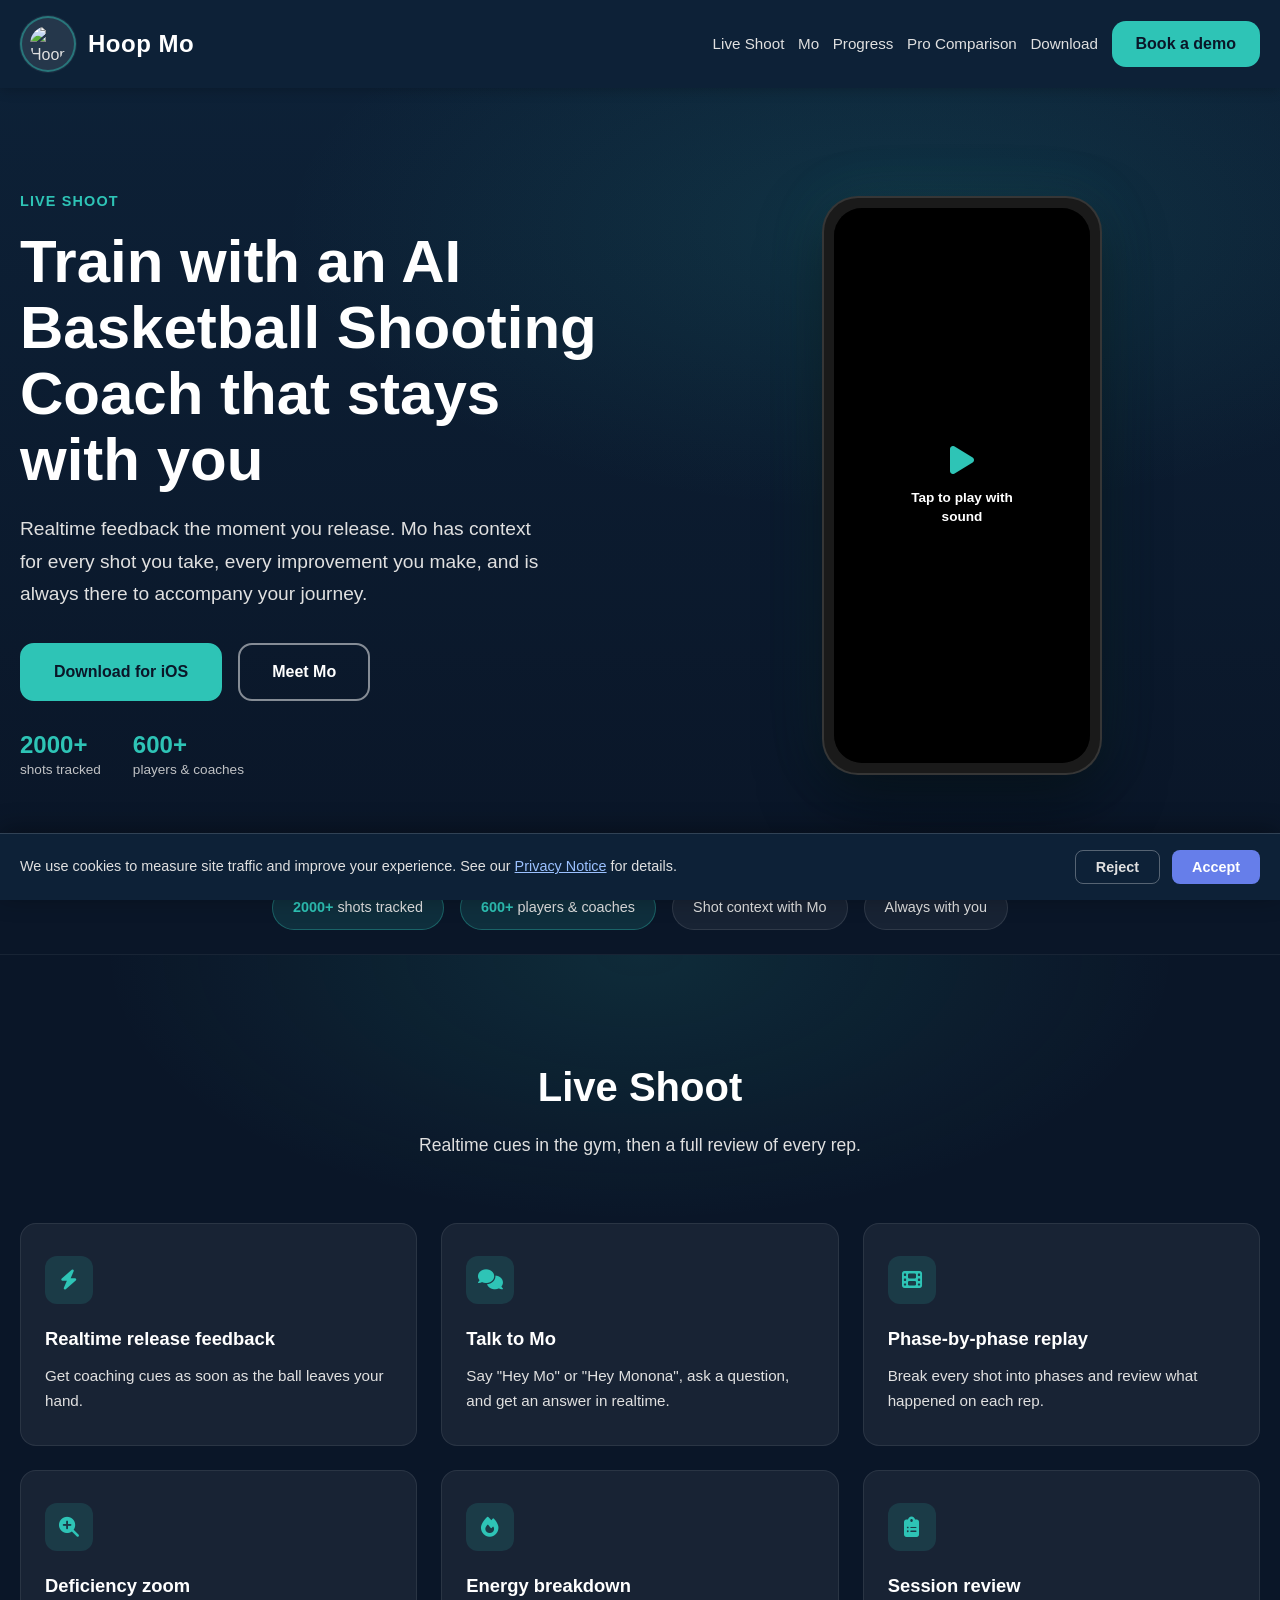
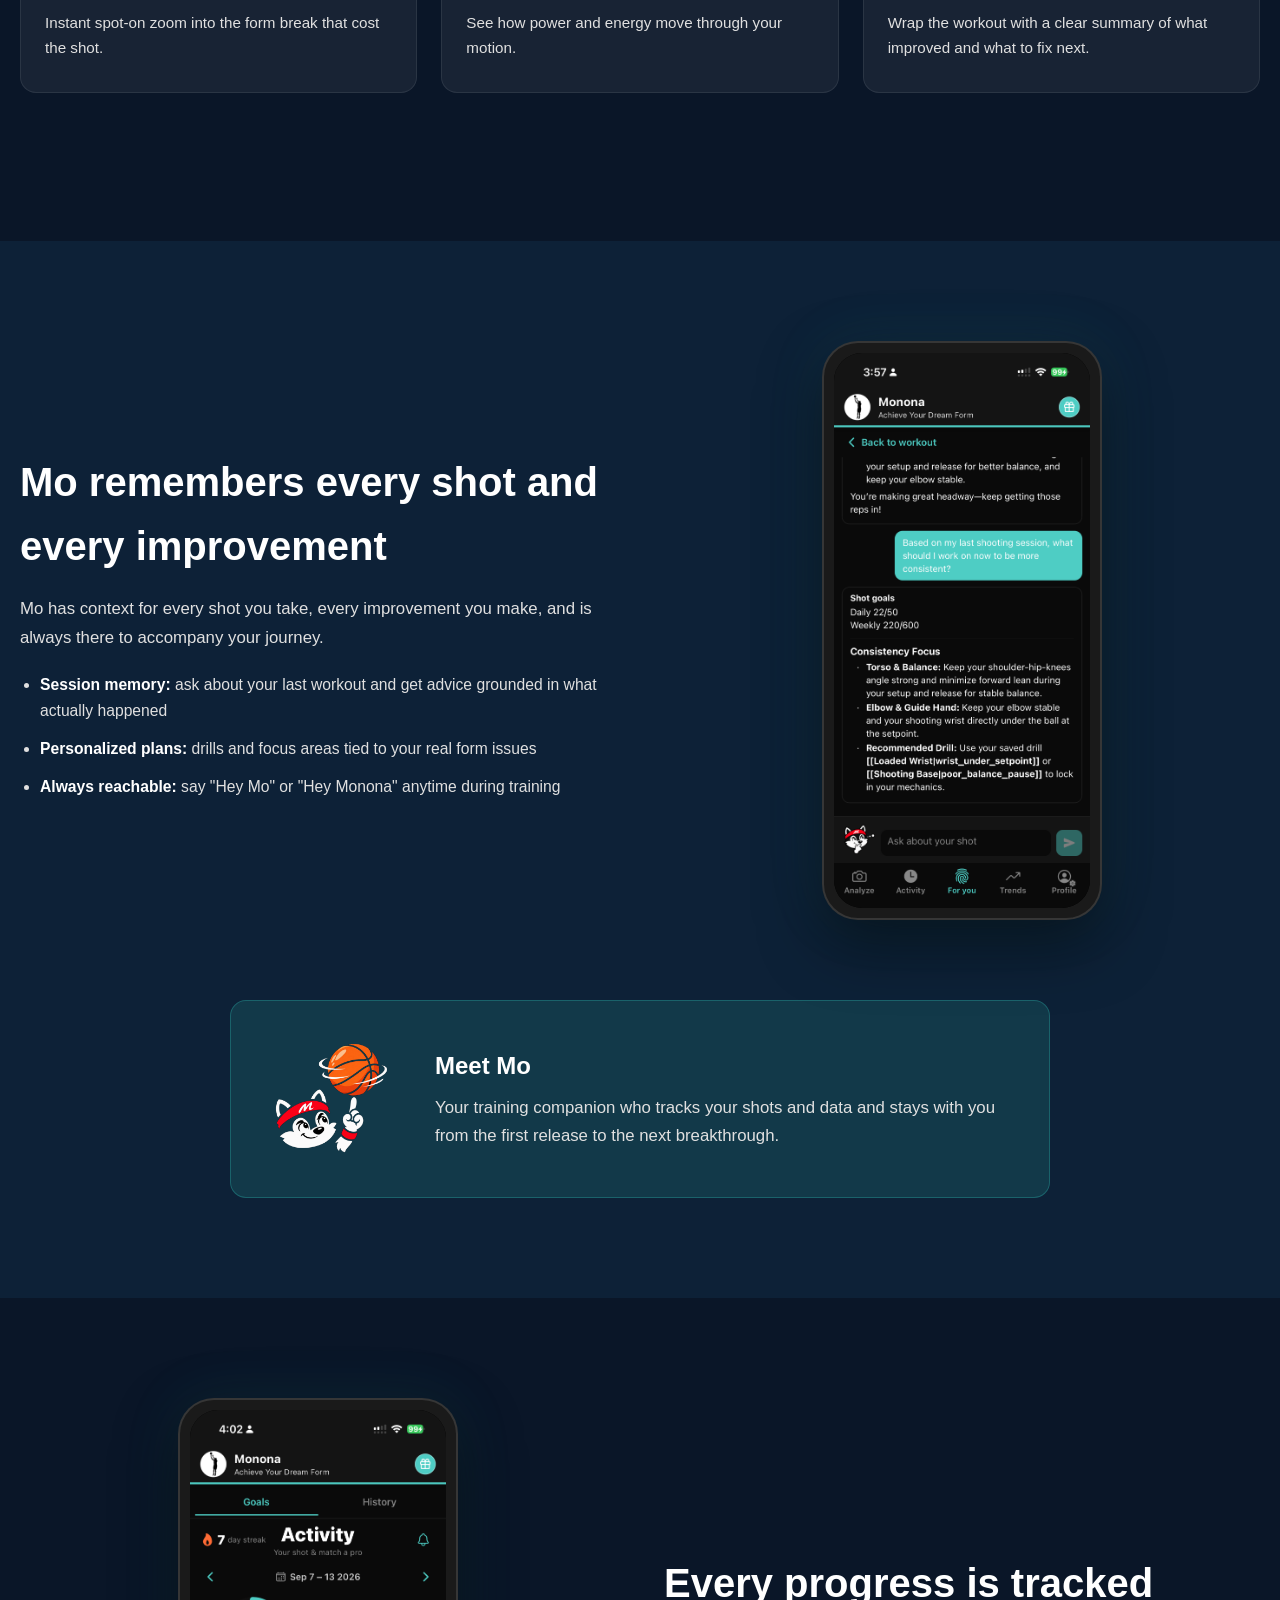
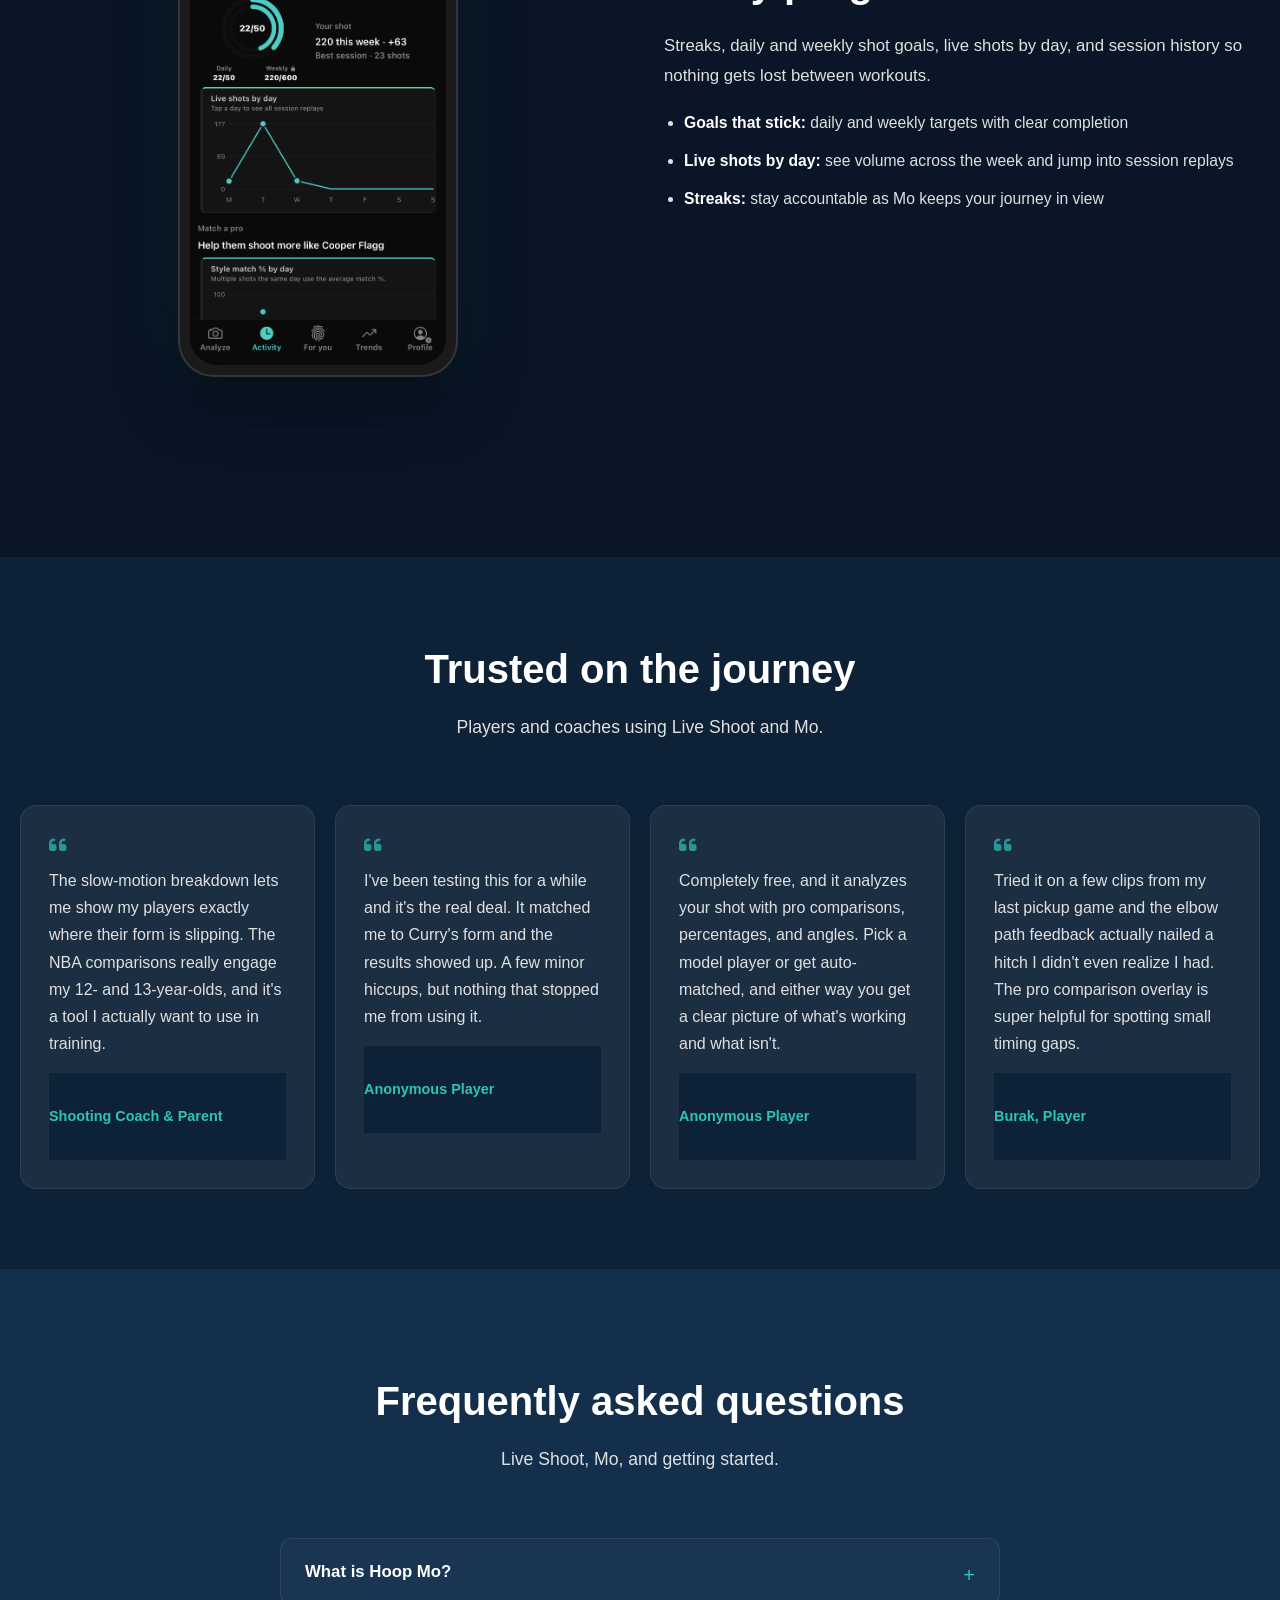
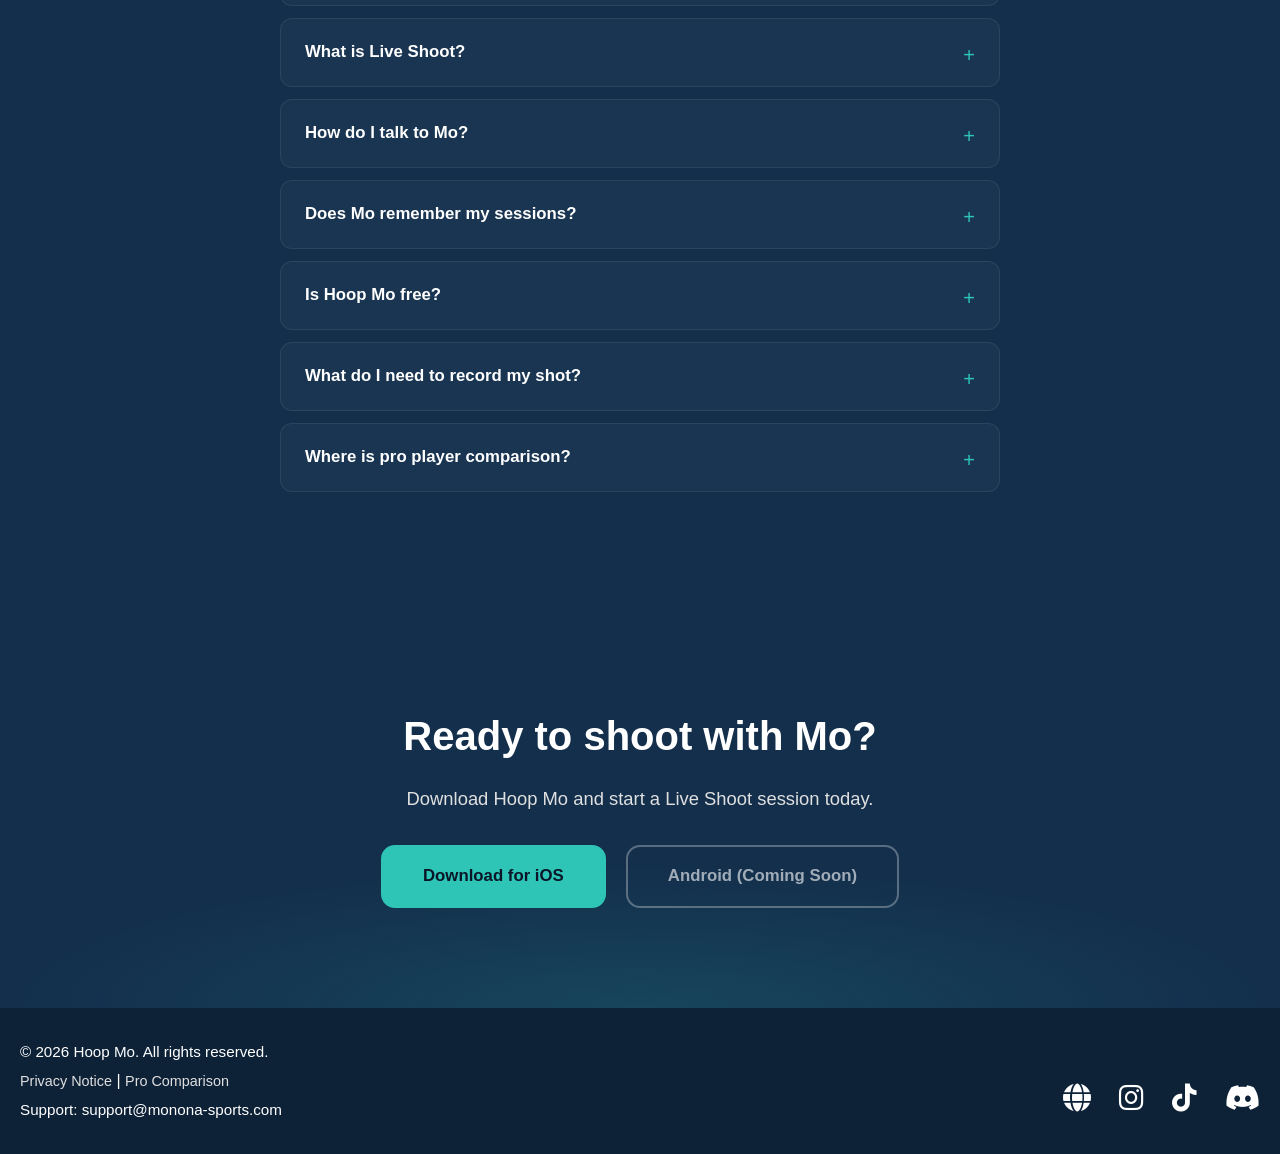
==== index.html @ d0bf49e0 "rename ig name" ====
<!DOCTYPE html>
<html lang="en">
<head>
    <meta charset="UTF-8">
    <meta name="viewport" content="width=device-width, initial-scale=1.0">
    <link rel="icon" href="/favicon.ico" sizes="any">
    <link rel="icon" href="/images/favicon-32x32.png" type="image/png" sizes="32x32">
    <link rel="apple-touch-icon" href="/images/apple-touch-icon.png">
    <script src="analytics.js"></script>
    <title>Hoop Mo | AI Basketball Shooting Coach</title>
    <meta name="application-name" content="Hoop Mo">
    <meta name="description" content="Hoop Mo is an AI basketball shooting coach with Live Shoot, Mo chat that knows every shot, and progress tracking. Free on iOS.">
    <link rel="canonical" href="https://monona-sports.com/">
    <meta property="og:site_name" content="Hoop Mo">
    <meta property="og:title" content="Hoop Mo | AI Basketball Shooting Coach">
    <meta property="og:description" content="Hoop Mo is an AI basketball shooting coach with Live Shoot, Mo chat that knows every shot, and progress tracking. Free on iOS.">
    <meta property="og:url" content="https://monona-sports.com/">
    <meta property="og:type" content="website">
    <meta property="og:image" content="https://monona-sports.com/images/og-image.png">
    <meta name="twitter:card" content="summary_large_image">
    <meta name="twitter:title" content="Hoop Mo | AI Basketball Shooting Coach">
    <meta name="twitter:description" content="Hoop Mo is an AI basketball shooting coach with Live Shoot, Mo chat that knows every shot, and progress tracking. Free on iOS.">
    <meta name="twitter:image" content="https://monona-sports.com/images/og-image.png">
    <link rel="stylesheet" href="styles.css">
    <link rel="stylesheet" href="https://cdnjs.cloudflare.com/ajax/libs/font-awesome/6.5.0/css/all.min.css">
    <script type="application/ld+json">
    {
        "@context": "https://schema.org",
        "@type": "WebSite",
        "name": "Hoop Mo",
        "alternateName": "Monona Coach",
        "url": "https://monona-sports.com/",
        "description": "Hoop Mo is an AI basketball shooting coach with Live Shoot, Mo chat, and progress tracking."
    }
    </script>
    <script type="application/ld+json">
    {
        "@context": "https://schema.org",
        "@type": "Organization",
        "name": "Hoop Mo",
        "alternateName": "Monona Coach",
        "url": "https://monona-sports.com/",
        "logo": "https://monona-sports.com/images/monona_white.png"
    }
    </script>
    <script type="application/ld+json">
    {
        "@context": "https://schema.org",
        "@type": "SoftwareApplication",
        "name": "Hoop Mo",
        "alternateName": "Monona Coach",
        "applicationCategory": "SportsApplication",
        "operatingSystem": "iOS",
        "description": "Hoop Mo is an AI basketball shooting coach. Live Shoot gives realtime feedback on every release. Mo has context for every shot and improvement and accompanies your training journey.",
        "offers": {
            "@type": "Offer",
            "price": "0",
            "priceCurrency": "USD"
        },
        "downloadUrl": "https://apps.apple.com/us/app/monona-coach/id6754575963",
        "url": "https://monona-sports.com/"
    }
    </script>
    <script type="application/ld+json">
    {
        "@context": "https://schema.org",
        "@type": "FAQPage",
        "mainEntity": [
            {
                "@type": "Question",
                "name": "What is Hoop Mo?",
                "acceptedAnswer": {
                    "@type": "Answer",
                    "text": "Hoop Mo is an AI basketball shooting coach with Live Shoot realtime feedback, Mo chat that remembers every shot, and progress tracking. Free on iOS."
                }
            },
            {
                "@type": "Question",
                "name": "What is Live Shoot?",
                "acceptedAnswer": {
                    "@type": "Answer",
                    "text": "Live Shoot is Hoop Mo's realtime training mode. It gives feedback on each release as you shoot, supports talking to Mo with Hey Mo or Hey Monona, and includes phase-by-phase replay, deficiency zoom, energy breakdown, and session review."
                }
            },
            {
                "@type": "Question",
                "name": "How do I talk to Mo?",
                "acceptedAnswer": {
                    "@type": "Answer",
                    "text": "Say Hey Mo or Hey Monona, then ask your question. Mo answers in realtime using context from every shot you take and every improvement you make."
                }
            },
            {
                "@type": "Question",
                "name": "Does Mo remember my sessions?",
                "acceptedAnswer": {
                    "@type": "Answer",
                    "text": "Yes. Mo has context for every shot you take and every improvement you make, so advice and plans stay tied to your real training history."
                }
            },
            {
                "@type": "Question",
                "name": "Is Hoop Mo free?",
                "acceptedAnswer": {
                    "@type": "Answer",
                    "text": "Yes. Hoop Mo is a free AI basketball shooting coach on iOS, including Live Shoot, Mo chat, and progress tracking."
                }
            },
            {
                "@type": "Question",
                "name": "What do I need to record my shot?",
                "acceptedAnswer": {
                    "@type": "Answer",
                    "text": "Use your iPhone to film from a side view with one shooter and one basketball in frame. A clear view of your full shooting motion from setup through follow-through gives the best results."
                }
            }
        ]
    }
    </script>
</head>
<body>
    <header>
        <nav class="navbar">
            <div class="container">
                <a href="index.html" class="logo">
                    <img src="images/monona_white.png" alt="Hoop Mo AI basketball shooting coach logo" width="56" height="56">
                    <span class="logo-text">Hoop Mo</span>
                </a>
                <div class="nav-actions">
                    <a href="#live-shoot" class="nav-link">Live Shoot</a>
                    <a href="#mo" class="nav-link">Mo</a>
                    <a href="#progress" class="nav-link">Progress</a>
                    <a href="pro-comparison.html" class="nav-link">Pro Comparison</a>
                    <a href="#download" class="nav-link">Download</a>
                    <a href="book-demo.html" class="nav-book-demo">Book a demo</a>
                </div>
            </div>
        </nav>
    </header>

    <section id="home" class="hero">
        <div class="container hero-split">
            <div class="hero-content">
                <p class="hero-eyebrow">Live Shoot</p>
                <h1 class="hero-title">Train with an AI Basketball Shooting Coach that stays with you</h1>
                <p class="tagline">Realtime feedback the moment you release. Mo has context for every shot you take, every improvement you make, and is always there to accompany your journey.</p>
                <div class="hero-ctas">
                    <a href="#download" class="cta-button cta-primary">Download for iOS</a>
                    <a href="#mo" class="cta-button">Meet Mo</a>
                </div>
                <div class="hero-stats">
                    <div class="hero-stat">
                        <span class="hero-stat-number">2000+</span>
                        <span class="hero-stat-label">shots tracked</span>
                    </div>
                    <div class="hero-stat">
                        <span class="hero-stat-number">600+</span>
                        <span class="hero-stat-label">players & coaches</span>
                    </div>
                </div>
            </div>
            <div class="hero-visual">
                <div class="phone-mockup phone-mockup-hero">
                    <div class="phone-screen">
                        <video
                            class="hero-promo-video"
                            src="app_images/app_promo_liveshoot.mp4"
                            autoplay
                            loop
                            playsinline
                            preload="metadata"
                            aria-label="Hoop Mo Live Shoot promo video">
                        </video>
                        <button type="button" class="hero-video-overlay" aria-label="Tap to play with sound">
                            <i class="fa-solid fa-play"></i>
                            <span>Tap to play with sound</span>
                        </button>
                    </div>
                </div>
            </div>
        </div>
    </section>

    <section class="value-strip">
        <div class="container value-strip-inner">
            <div class="value-pill value-pill-highlight"><span class="value-number">2000+</span> shots tracked</div>
            <div class="value-pill value-pill-highlight"><span class="value-number">600+</span> players & coaches</div>
            <div class="value-pill">Shot context with Mo</div>
            <div class="value-pill">Always with you</div>
        </div>
    </section>

    <section id="live-shoot" class="live-shoot">
        <div class="container">
            <div class="section-header reveal">
                <h2>Live Shoot</h2>
                <p>Realtime cues in the gym, then a full review of every rep.</p>
            </div>
            <div class="live-shoot-grid reveal">
                <article class="feature-icon-card">
                    <div class="feature-icon"><i class="fa-solid fa-bolt"></i></div>
                    <h3>Realtime release feedback</h3>
                    <p>Get coaching cues as soon as the ball leaves your hand.</p>
                </article>
                <article class="feature-icon-card">
                    <div class="feature-icon"><i class="fa-solid fa-comments"></i></div>
                    <h3>Talk to Mo</h3>
                    <p>Say "Hey Mo" or "Hey Monona", ask a question, and get an answer in realtime.</p>
                </article>
                <article class="feature-icon-card">
                    <div class="feature-icon"><i class="fa-solid fa-film"></i></div>
                    <h3>Phase-by-phase replay</h3>
                    <p>Break every shot into phases and review what happened on each rep.</p>
                </article>
                <article class="feature-icon-card">
                    <div class="feature-icon"><i class="fa-solid fa-magnifying-glass-plus"></i></div>
                    <h3>Deficiency zoom</h3>
                    <p>Instant spot-on zoom into the form break that cost the shot.</p>
                </article>
                <article class="feature-icon-card">
                    <div class="feature-icon"><i class="fa-solid fa-fire"></i></div>
                    <h3>Energy breakdown</h3>
                    <p>See how power and energy move through your motion.</p>
                </article>
                <article class="feature-icon-card">
                    <div class="feature-icon"><i class="fa-solid fa-clipboard-list"></i></div>
                    <h3>Session review</h3>
                    <p>Wrap the workout with a clear summary of what improved and what to fix next.</p>
                </article>
            </div>
        </div>
    </section>

    <section id="mo" class="mo-section">
        <div class="container">
            <div class="feature-row reveal">
                <div class="feature-copy">
                    <h2>Mo remembers every shot and every improvement</h2>
                    <p>Mo has context for every shot you take, every improvement you make, and is always there to accompany your journey.</p>
                    <ul class="feature-list">
                        <li><strong>Session memory:</strong> ask about your last workout and get advice grounded in what actually happened</li>
                        <li><strong>Personalized plans:</strong> drills and focus areas tied to your real form issues</li>
                        <li><strong>Always reachable:</strong> say "Hey Mo" or "Hey Monona" anytime during training</li>
                    </ul>
                </div>
                <div class="feature-visual">
                    <div class="phone-mockup phone-mockup-hero">
                        <div class="phone-screen">
                            <img src="app_images/chat/mo-chat.png" alt="Mo chat answering based on last shooting session with goals and consistency tips">
                        </div>
                    </div>
                </div>
            </div>
            <div class="mo-callout reveal">
                <img src="images/mo.png" alt="Mo, the Hoop Mo mascot spinning a basketball" class="mo-callout-img" width="160" height="160">
                <div class="mo-callout-copy">
                    <h3>Meet Mo</h3>
                    <p>Your training companion who tracks your shots and data and stays with you from the first release to the next breakthrough.</p>
                </div>
            </div>
        </div>
    </section>

    <section id="progress" class="progress-section">
        <div class="container">
            <div class="feature-row feature-row-reverse reveal">
                <div class="feature-copy">
                    <h2>Every progress is tracked</h2>
                    <p>Streaks, daily and weekly shot goals, live shots by day, and session history so nothing gets lost between workouts.</p>
                    <ul class="feature-list">
                        <li><strong>Goals that stick:</strong> daily and weekly targets with clear completion</li>
                        <li><strong>Live shots by day:</strong> see volume across the week and jump into session replays</li>
                        <li><strong>Streaks:</strong> stay accountable as Mo keeps your journey in view</li>
                    </ul>
                </div>
                <div class="feature-visual">
                    <div class="phone-mockup phone-mockup-hero">
                        <div class="phone-screen">
                            <img src="app_images/activity/mo-activity.png" alt="Activity screen showing shot goals, streak, and live shots by day chart">
                        </div>
                    </div>
                </div>
            </div>
        </div>
    </section>

    <section id="testimonials" class="testimonials">
        <div class="container">
            <div class="section-header reveal">
                <h2>Trusted on the journey</h2>
                <p>Players and coaches using Live Shoot and Mo.</p>
            </div>
            <div class="testimonials-grid reveal">
                <blockquote class="testimonial-card">
                    <i class="fa-solid fa-quote-left testimonial-icon" aria-hidden="true"></i>
                    <p class="testimonial-quote">The slow-motion breakdown lets me show my players exactly where their form is slipping. The NBA comparisons really engage my 12- and 13-year-olds, and it's a tool I actually want to use in training.</p>
                    <footer class="testimonial-author">Shooting Coach &amp; Parent</footer>
                </blockquote>
                <blockquote class="testimonial-card">
                    <i class="fa-solid fa-quote-left testimonial-icon" aria-hidden="true"></i>
                    <p class="testimonial-quote">I've been testing this for a while and it's the real deal. It matched me to Curry's form and the results showed up. A few minor hiccups, but nothing that stopped me from using it.</p>
                    <footer class="testimonial-author">Anonymous Player</footer>
                </blockquote>
                <blockquote class="testimonial-card">
                    <i class="fa-solid fa-quote-left testimonial-icon" aria-hidden="true"></i>
                    <p class="testimonial-quote">Completely free, and it analyzes your shot with pro comparisons, percentages, and angles. Pick a model player or get auto-matched, and either way you get a clear picture of what's working and what isn't.</p>
                    <footer class="testimonial-author">Anonymous Player</footer>
                </blockquote>
                <blockquote class="testimonial-card">
                    <i class="fa-solid fa-quote-left testimonial-icon" aria-hidden="true"></i>
                    <p class="testimonial-quote">Tried it on a few clips from my last pickup game and the elbow path feedback actually nailed a hitch I didn't even realize I had. The pro comparison overlay is super helpful for spotting small timing gaps.</p>
                    <footer class="testimonial-author">Burak, Player</footer>
                </blockquote>
            </div>
        </div>
    </section>

    <section id="faq" class="faq">
        <div class="container">
            <div class="section-header reveal">
                <h2>Frequently asked questions</h2>
                <p>Live Shoot, Mo, and getting started.</p>
            </div>
            <div class="faq-list reveal">
                <details class="faq-item">
                    <summary>What is Hoop Mo?</summary>
                    <p>Hoop Mo is an AI basketball shooting coach with Live Shoot realtime feedback, Mo chat that remembers every shot, and progress tracking. Free on iOS.</p>
                </details>
                <details class="faq-item">
                    <summary>What is Live Shoot?</summary>
                    <p>Live Shoot is Hoop Mo's realtime training mode. It gives feedback on each release as you shoot, lets you talk to Mo, and includes phase-by-phase replay, deficiency zoom, energy breakdown, and session review.</p>
                </details>
                <details class="faq-item">
                    <summary>How do I talk to Mo?</summary>
                    <p>Say "Hey Mo" or "Hey Monona", then ask your question. Mo answers in realtime using context from every shot you take and every improvement you make.</p>
                </details>
                <details class="faq-item">
                    <summary>Does Mo remember my sessions?</summary>
                    <p>Yes. Mo has context for every shot and improvement, so advice and plans stay tied to your real training history.</p>
                </details>
                <details class="faq-item">
                    <summary>Is Hoop Mo free?</summary>
                    <p>Yes. Hoop Mo is a free AI basketball shooting coach on iOS, including Live Shoot, Mo chat, and progress tracking.</p>
                </details>
                <details class="faq-item">
                    <summary>What do I need to record my shot?</summary>
                    <p>Use your iPhone to film from a side view with one shooter and one basketball in frame. A clear view of your full shooting motion from setup through follow-through gives the best results.</p>
                </details>
                <details class="faq-item">
                    <summary>Where is pro player comparison?</summary>
                    <p>Pro form matching and NBA model comparison live on our <a href="pro-comparison.html">Pro Comparison</a> page.</p>
                </details>
            </div>
        </div>
    </section>

    <section id="download" class="download">
        <div class="container reveal">
            <h2>Ready to shoot with Mo?</h2>
            <p>Download Hoop Mo and start a Live Shoot session today.</p>
            <div class="download-buttons">
                <a href="https://apps.apple.com/us/app/monona-coach/id6754575963" class="download-btn download-btn-primary" target="_blank" rel="noopener noreferrer">Download for iOS</a>
                <a href="#" class="download-btn download-btn-muted">Android (Coming Soon)</a>
            </div>
        </div>
    </section>

    <footer>
        <div class="container footer-container">
            <div class="footer-left">
                <p class="footer-copyright">&copy; 2026 Hoop Mo. All rights reserved.</p>
                <div class="footer-links">
                    <a href="privacy.html" class="privacy-link">Privacy Notice</a>
                    <span aria-hidden="true"> | </span>
                    <a href="pro-comparison.html" class="privacy-link">Pro Comparison</a>
                </div>
                <div class="support-info">
                    <p>Support: support@monona-sports.com</p>
                </div>
            </div>
            <div class="footer-socials">
                <a href="https://monona-sports.com" target="_blank" rel="noopener" title="Website"><i class="fa-solid fa-globe"></i></a>
                <a href="https://www.instagram.com/tryhoopmo/" target="_blank" rel="noopener" title="Instagram"><i class="fa-brands fa-instagram"></i></a>
                <a href="https://www.tiktok.com/@monona.coach.app" target="_blank" rel="noopener" title="TikTok"><i class="fa-brands fa-tiktok"></i></a>
                <a href="https://discord.gg/qnTrdxnuF7" target="_blank" rel="noopener" title="Discord"><i class="fa-brands fa-discord"></i></a>
            </div>
        </div>
    </footer>

    <script src="scripts.js"></script>
    <script src="cookie-consent.js"></script>
</body>
</html>
---- styles.css ----
* {
    margin: 0;
    padding: 0;
    box-sizing: border-box;
}

:root {
    --bg-dark: #0a1628;
    --bg-mid: #0d2137;
    --bg-section: #132f4c;
    --bg-card: rgba(255, 255, 255, 0.06);
    --accent: #2ec4b6;
    --accent-hover: #3dd9cb;
    --accent-muted: rgba(46, 196, 182, 0.15);
    --highlight: #ff8c42;
    --text-main: #e0e0e0;
    --text-strong: #ffffff;
}

body {
    font-family: 'Segoe UI', Arial, sans-serif;
    line-height: 1.6;
    color: #e0e0e0;
    background: var(--bg-dark);
}

.container {
    max-width: 1400px;
    margin: 0 auto;
    padding: 0 20px;
}

.navbar {
    background-color: var(--bg-mid);
    padding: 1rem 0;
    position: fixed;
    width: 100%;
    top: 0;
    z-index: 1000;
    box-shadow: 0 2px 12px rgba(0,0,0,0.2);
}

.navbar .container {
    display: flex;
    justify-content: space-between;
    align-items: center;
}

.logo {
    display: flex;
    align-items: center;
    gap: 0.75rem;
    color: inherit;
    text-decoration: none;
}

.nav-actions {
    display: flex;
    align-items: center;
    gap: 0.85rem;
}

.nav-link {
    color: var(--text-main);
    text-decoration: none;
    font-weight: 500;
    font-size: 0.95rem;
    transition: color 0.2s;
}

.nav-link:hover {
    color: var(--accent);
}

.nav-team-link {
    display: inline-block;
    color: #fff;
    text-decoration: none;
    font-weight: 600;
    font-size: 1rem;
    padding: 10px 18px;
    border: 1px solid rgba(255, 255, 255, 0.7);
    border-radius: 14px;
    transition: background 0.2s, color 0.2s;
}

.nav-team-link:hover {
    background: #fff;
    color: #000;
}

.nav-book-demo {
    display: inline-block;
    background: var(--accent);
    color: #0a1628;
    text-decoration: none;
    font-weight: 600;
    font-size: 1rem;
    padding: 10px 24px;
    border-radius: 14px;
    transition: background 0.2s, color 0.2s, transform 0.2s;
}

.nav-book-demo:hover {
    background: var(--accent-hover);
    color: #0a1628;
    transform: translateY(-1px);
}

.logo img {
    height: 56px;
    width: 56px;
    padding: 8px;
    border-radius: 50%;
    object-fit: contain;
    background: rgba(255, 255, 255, 0.1);
    border: 2px solid rgba(46, 196, 182, 0.45);
    box-shadow: 0 0 0 1px rgba(255, 255, 255, 0.06);
}

.logo-text {
    color: #fff;
    font-size: 1.5rem;
    font-weight: 600;
    letter-spacing: 0.5px;
}

.nav-links {
    display: flex;
    list-style: none;
    gap: 2rem;
}

.nav-links a {
    color: #fff;
    text-decoration: none;
    font-weight: 500;
    transition: color 0.3s;
}

.nav-links a:hover {
    color: #e0e0e0;
}

/* Mobile nav toggle */
.nav-toggle {
    display: none;
    flex-direction: column;
    justify-content: center;
    gap: 5px;
    background: transparent;
    border: none;
    cursor: pointer;
    padding: 8px;
    z-index: 1001;
}
.nav-toggle .hamburger {
    width: 24px;
    height: 2px;
    background: #fff;
    border-radius: 2px;
    transition: transform 0.3s, opacity 0.3s;
}
.nav-toggle.open .hamburger:nth-child(1) {
    transform: translateY(7px) rotate(45deg);
}
.nav-toggle.open .hamburger:nth-child(2) {
    opacity: 0;
}
.nav-toggle.open .hamburger:nth-child(3) {
    transform: translateY(-7px) rotate(-45deg);
}

.hero {
    background:
        radial-gradient(ellipse 80% 60% at 70% 20%, rgba(46, 196, 182, 0.12) 0%, transparent 60%),
        linear-gradient(180deg, var(--bg-mid) 0%, var(--bg-dark) 100%);
    color: var(--text-strong);
    padding: 120px 0 80px;
    margin-top: 70px;
}

.hero-split {
    display: grid;
    grid-template-columns: 1fr 1fr;
    gap: 3rem;
    align-items: center;
}

.hero-content {
    text-align: left;
}

.hero-eyebrow {
    color: var(--accent);
    font-size: 0.9rem;
    font-weight: 600;
    letter-spacing: 0.08em;
    text-transform: uppercase;
    margin-bottom: 1rem;
}

.hero-title {
    font-size: clamp(2.25rem, 5vw, 3.75rem);
    margin-bottom: 1.25rem;
    line-height: 1.1;
    font-weight: 700;
}

.tagline {
    font-size: clamp(1rem, 2vw, 1.2rem);
    margin-bottom: 2rem;
    color: var(--text-main);
    line-height: 1.7;
    max-width: 520px;
}

.hero-ctas {
    display: flex;
    flex-wrap: wrap;
    gap: 1rem;
    margin-bottom: 2rem;
}

.hero-stats {
    display: flex;
    flex-wrap: wrap;
    gap: 2rem;
}

.hero-stat {
    display: flex;
    flex-direction: column;
    gap: 0.15rem;
}

.hero-stat-number {
    font-size: 1.5rem;
    font-weight: 700;
    color: var(--accent);
    line-height: 1;
}

.hero-stat-label {
    font-size: 0.85rem;
    color: var(--text-main);
    opacity: 0.85;
}

.hero-visual {
    display: flex;
    justify-content: center;
    align-items: center;
}

.phone-mockup {
    background: #1a1a1a;
    border-radius: 36px;
    padding: 10px;
    border: 2px solid rgba(255, 255, 255, 0.12);
    box-shadow:
        0 24px 60px rgba(0, 0, 0, 0.5),
        0 0 60px rgba(46, 196, 182, 0.1);
    max-width: 260px;
    width: 100%;
}

.phone-mockup-hero {
    max-width: 280px;
}

.phone-screen {
    position: relative;
    border-radius: 28px;
    overflow: hidden;
    background: #000;
    /* Match app_promo_liveshoot.mp4 (886×1920) */
    aspect-ratio: 886 / 1920;
}

.phone-screen img,
.hero-promo-video {
    width: 100%;
    height: 100%;
    object-fit: cover;
    object-position: center center;
    display: block;
}

.hero-video-overlay {
    position: absolute;
    inset: 0;
    display: none;
    flex-direction: column;
    align-items: center;
    justify-content: center;
    gap: 0.75rem;
    padding: 1rem;
    border: none;
    background: rgba(0, 0, 0, 0.55);
    color: #fff;
    cursor: pointer;
    font-family: inherit;
    font-size: 0.85rem;
    font-weight: 600;
    text-align: center;
    transition: background 0.2s;
    z-index: 2;
}

.hero-video-overlay.visible {
    display: flex;
}

.hero-video-overlay:hover {
    background: rgba(0, 0, 0, 0.65);
}

.hero-video-overlay i {
    font-size: 2rem;
    color: var(--accent);
}

.hero-video-overlay span {
    max-width: 140px;
    line-height: 1.4;
}

.phone-caption {
    text-align: center;
    color: var(--text-main);
    font-size: 0.85rem;
    margin-top: 0.85rem;
    font-weight: 500;
}

.feature-icon-grid {
    display: grid;
    grid-template-columns: repeat(3, 1fr);
    gap: 1.5rem;
    margin-bottom: 5rem;
}

.feature-icon-card {
    background: var(--bg-card);
    border: 1px solid rgba(255, 255, 255, 0.08);
    border-radius: 16px;
    padding: 2rem 1.5rem;
    transition: border-color 0.2s, transform 0.2s;
}

.feature-icon-card:hover {
    border-color: rgba(46, 196, 182, 0.35);
    transform: translateY(-3px);
}

.feature-icon {
    width: 48px;
    height: 48px;
    border-radius: 12px;
    background: var(--accent-muted);
    color: var(--accent);
    display: flex;
    align-items: center;
    justify-content: center;
    font-size: 1.25rem;
    margin-bottom: 1.25rem;
}

.feature-icon-card h3 {
    font-size: 1.15rem;
    color: var(--text-strong);
    margin-bottom: 0.6rem;
}

.feature-icon-card p {
    color: var(--text-main);
    font-size: 0.95rem;
    line-height: 1.65;
}

.app-preview {
    padding-top: 1rem;
}

.section-header-compact {
    margin-bottom: 2.5rem;
}

.app-preview-grid {
    display: grid;
    grid-template-columns: repeat(4, 1fr);
    gap: 2rem;
    align-items: start;
    justify-items: center;
}


.cta-button {
    display: inline-block;
    background: transparent;
    color: var(--text-strong);
    padding: 14px 32px;
    text-decoration: none;
    border: 2px solid rgba(255, 255, 255, 0.5);
    border-radius: 14px;
    font-size: 1rem;
    font-weight: 600;
    transition: background 0.2s, color 0.2s, border-color 0.2s;
}

.cta-button:hover {
    background: rgba(255, 255, 255, 0.1);
    border-color: #fff;
    color: #fff;
}

.cta-primary {
    background: var(--accent);
    border-color: var(--accent);
    color: #0a1628;
}

.cta-primary:hover {
    background: var(--accent-hover);
    border-color: var(--accent-hover);
    color: #0a1628;
}

.value-strip {
    background: var(--bg-dark);
    border-top: 1px solid rgba(255, 255, 255, 0.06);
    border-bottom: 1px solid rgba(255, 255, 255, 0.06);
    padding: 1.5rem 0;
}

.value-strip-inner {
    display: flex;
    flex-wrap: wrap;
    justify-content: center;
    gap: 1rem;
}

.value-pill {
    background: var(--bg-card);
    border: 1px solid rgba(255, 255, 255, 0.1);
    border-radius: 999px;
    padding: 0.6rem 1.25rem;
    font-size: 0.9rem;
    color: var(--text-main);
    font-weight: 500;
}

.value-pill-highlight {
    border-color: rgba(46, 196, 182, 0.35);
    background: var(--accent-muted);
}

.value-number {
    color: var(--accent);
    font-weight: 700;
}

.testimonials {
    padding: 80px 0;
    background: var(--bg-mid);
}

.testimonials-grid {
    display: grid;
    grid-template-columns: repeat(4, 1fr);
    gap: 1.25rem;
    align-items: stretch;
}

.testimonial-card {
    margin: 0;
    background: var(--bg-card);
    border: 1px solid rgba(255, 255, 255, 0.08);
    border-radius: 16px;
    padding: 1.75rem;
}

.testimonial-icon {
    color: var(--accent);
    font-size: 1.25rem;
    opacity: 0.7;
    margin-bottom: 0.75rem;
    display: block;
}

.testimonial-quote {
    margin: 0;
    color: var(--text-main);
    line-height: 1.7;
    font-size: 1rem;
}

.testimonial-author {
    margin-top: 1rem;
    color: var(--accent);
    font-weight: 600;
    font-size: 0.9rem;
    font-style: normal;
}

.features {
    padding: 100px 0;
    background: linear-gradient(180deg, var(--bg-dark) 0%, var(--bg-section) 50%, var(--bg-dark) 100%);
}

.section-header {
    text-align: center;
    margin-bottom: 4rem;
}

.section-header h2 {
    font-size: clamp(1.75rem, 4vw, 2.5rem);
    color: var(--text-strong);
    margin-bottom: 0.75rem;
}

.section-header p {
    color: var(--text-main);
    font-size: 1.1rem;
    max-width: 560px;
    margin: 0 auto;
}

.feature-row {
    display: grid;
    grid-template-columns: 1fr 1fr;
    gap: 3rem;
    align-items: center;
    margin-bottom: 5rem;
}

.feature-row-reverse .feature-copy {
    order: 2;
}

.feature-row-reverse .feature-visual {
    order: 1;
}

.feature-copy h3 {
    font-size: clamp(1.35rem, 3vw, 1.75rem);
    color: var(--text-strong);
    margin-bottom: 1rem;
}

.feature-copy p {
    color: var(--text-main);
    line-height: 1.75;
    font-size: 1.05rem;
}

.feature-badge {
    display: inline-block;
    background: rgba(255, 140, 66, 0.2);
    color: var(--highlight);
    font-size: 0.7rem;
    font-weight: 700;
    letter-spacing: 0.08em;
    padding: 0.25rem 0.6rem;
    border-radius: 6px;
    margin-bottom: 0.75rem;
}

.feature-list {
    margin-top: 1.25rem;
    padding-left: 1.25rem;
    color: var(--text-main);
}

.feature-list li {
    margin-bottom: 0.75rem;
    line-height: 1.65;
    font-size: 0.98rem;
}

.feature-list strong {
    color: var(--text-strong);
}

.feature-visual {
    display: flex;
    justify-content: center;
}

.reveal {
    opacity: 0;
    transform: translateY(24px);
    transition: opacity 0.6s ease, transform 0.6s ease;
}

.reveal.visible {
    opacity: 1;
    transform: translateY(0);
}

.how-it-works {
    padding: 100px 0;
    background: var(--bg-mid);
}

.steps {
    display: grid;
    grid-template-columns: repeat(4, 1fr);
    gap: 2rem;
}

.step {
    text-align: center;
    padding: 2rem 1.5rem;
    background: var(--bg-card);
    border: 1px solid rgba(255, 255, 255, 0.08);
    border-radius: 16px;
}

.step-number {
    width: 52px;
    height: 52px;
    background: var(--accent-muted);
    color: var(--accent);
    border: 2px solid var(--accent);
    border-radius: 50%;
    display: flex;
    align-items: center;
    justify-content: center;
    font-size: 1.25rem;
    font-weight: bold;
    margin: 0 auto 1.25rem;
}

.step h3 {
    margin-bottom: 0.75rem;
    color: var(--text-strong);
    font-size: 1.1rem;
}

.step p {
    color: var(--text-main);
    font-size: 0.95rem;
    line-height: 1.65;
}

.coaching {
    padding: 80px 0;
    background-color: #f8f9fa;
}

.coaching h2 {
    text-align: center;
    font-size: 2.5rem;
    margin-bottom: 3rem;
    color: #1a1a1a;
}

.coach-spotlight {
    display: flex;
    gap: 3rem;
    align-items: center;
    background: white;
    padding: 3rem;
    border-radius: 10px;
    box-shadow: 0 5px 15px rgba(0,0,0,0.1);
}

.coach-image {
    width: 300px;
    height: 300px;
    object-fit: cover;
    border-radius: 10px;
}

.coach-info h3 {
    font-size: 1.8rem;
    margin-bottom: 1rem;
    color: #667eea;
}

.coach-info p {
    margin-bottom: 1rem;
    font-size: 1.1rem;
    line-height: 1.8;
}

.faq {
    padding: 100px 0;
    background: var(--bg-section);
}

.faq-list {
    max-width: 720px;
    margin: 0 auto;
}

.faq-item {
    border: 1px solid rgba(255, 255, 255, 0.08);
    border-radius: 12px;
    margin-bottom: 0.75rem;
    background: rgba(255, 255, 255, 0.03);
    overflow: hidden;
}

.faq-item summary {
    padding: 1.25rem 1.5rem;
    font-size: 1.05rem;
    font-weight: 600;
    color: var(--text-strong);
    cursor: pointer;
    list-style: none;
}

.faq-item summary::-webkit-details-marker {
    display: none;
}

.faq-item summary::after {
    content: "+";
    float: right;
    font-size: 1.25rem;
    color: var(--accent);
    font-weight: 400;
}

.faq-item[open] summary::after {
    content: "−";
}

.faq-item p {
    padding: 0 1.5rem 1.25rem;
    color: var(--text-main);
    line-height: 1.7;
    font-size: 1rem;
}

.live-shoot {
    padding: 100px 0;
    background:
        radial-gradient(ellipse 70% 50% at 50% 0%, rgba(46, 196, 182, 0.12) 0%, transparent 60%),
        var(--bg-dark);
}

.live-shoot-grid {
    display: grid;
    grid-template-columns: repeat(3, 1fr);
    gap: 1.5rem;
    margin-bottom: 3rem;
}

.mo-callout {
    display: flex;
    align-items: center;
    gap: 2rem;
    padding: 1.75rem 2rem;
    background: var(--accent-muted);
    border: 1px solid rgba(46, 196, 182, 0.3);
    border-radius: 16px;
    max-width: 820px;
    margin: 0 auto;
}

.mo-callout-img {
    width: 140px;
    height: 140px;
    object-fit: contain;
    flex-shrink: 0;
    border-radius: 0;
    background: transparent;
}

.mo-callout-copy h3 {
    font-size: 1.5rem;
    color: var(--text-strong);
    margin-bottom: 0.5rem;
}

.mo-callout-copy p {
    color: var(--text-main);
    line-height: 1.7;
    font-size: 1.05rem;
    margin: 0;
}

.mo-section {
    padding: 100px 0;
    background: var(--bg-mid);
}

.mo-section h2 {
    font-size: clamp(1.75rem, 4vw, 2.5rem);
    color: var(--text-strong);
    margin-bottom: 1rem;
}

.mo-section .mo-callout {
    margin-top: 3rem;
}

.progress-section {
    padding: 100px 0;
    background: var(--bg-dark);
}

.progress-section h2 {
    font-size: clamp(1.75rem, 4vw, 2.5rem);
    color: var(--text-strong);
    margin-bottom: 1rem;
}

.why-monona {
    padding: 100px 0 60px;
    background: var(--bg-mid);
}

.why-monona .feature-row {
    margin-bottom: 0;
}

.consistency-callout {
    margin-top: 1.75rem;
    padding: 1.5rem;
    background: var(--accent-muted);
    border: 1px solid rgba(46, 196, 182, 0.25);
    border-radius: 12px;
}

.consistency-callout h3 {
    font-size: 1.15rem;
    color: var(--text-strong);
    margin-bottom: 0.75rem;
}

.consistency-callout p {
    color: var(--text-main);
    line-height: 1.7;
    font-size: 1rem;
    margin: 0;
}

.who-its-for {
    padding: 100px 0;
    background: var(--bg-dark);
}

.audience-grid {
    display: grid;
    grid-template-columns: repeat(4, 1fr);
    gap: 1.5rem;
}

.audience-card {
    background: var(--bg-card);
    border: 1px solid rgba(255, 255, 255, 0.08);
    border-radius: 16px;
    padding: 2rem 1.5rem;
    text-align: center;
}

.audience-card h3 {
    font-size: 1.15rem;
    color: var(--text-strong);
    margin-bottom: 0.6rem;
}

.audience-card p {
    color: var(--text-main);
    font-size: 0.95rem;
    line-height: 1.65;
}

.audience-card .feature-icon {
    margin: 0 auto 1.25rem;
}

.compare {
    padding: 100px 0;
    background: var(--bg-mid);
}

.compare-subheading {
    font-size: clamp(1.25rem, 3vw, 1.5rem);
    color: var(--text-strong);
    text-align: center;
    margin-bottom: 2rem;
}

.compare-table-wrap {
    overflow-x: auto;
    margin-bottom: 1.5rem;
}

.compare-table {
    width: 100%;
    min-width: 560px;
    border-collapse: collapse;
    background: var(--bg-card);
    border: 1px solid rgba(255, 255, 255, 0.08);
    border-radius: 12px;
    overflow: hidden;
}

.compare-table th,
.compare-table td {
    padding: 1rem 1.25rem;
    text-align: left;
    border-bottom: 1px solid rgba(255, 255, 255, 0.08);
    color: var(--text-main);
    font-size: 0.95rem;
    line-height: 1.5;
}

.compare-table thead th {
    background: rgba(46, 196, 182, 0.12);
    color: var(--text-strong);
    font-weight: 600;
}

.compare-table tbody th {
    color: var(--accent);
    font-weight: 600;
    background: rgba(255, 255, 255, 0.02);
}

.compare-table tbody tr:last-child th,
.compare-table tbody tr:last-child td {
    border-bottom: none;
}

.compare-note {
    text-align: center;
    color: var(--text-main);
    font-size: 0.98rem;
    line-height: 1.7;
    max-width: 640px;
    margin: 0 auto;
}

.download {
    padding: 100px 0;
    background:
        radial-gradient(ellipse 70% 50% at 50% 100%, rgba(46, 196, 182, 0.15) 0%, transparent 70%),
        var(--bg-section);
    color: var(--text-strong);
    text-align: center;
}

.download h2 {
    font-size: clamp(1.75rem, 4vw, 2.5rem);
    margin-bottom: 1rem;
    color: var(--text-strong);
}

.download p {
    font-size: 1.15rem;
    margin-bottom: 2rem;
    color: var(--text-main);
}

.download-buttons {
    display: flex;
    gap: 1.25rem;
    justify-content: center;
    flex-wrap: wrap;
}

.download-btn {
    display: inline-block;
    background: transparent;
    color: var(--text-strong);
    padding: 16px 40px;
    text-decoration: none;
    border: 2px solid rgba(255, 255, 255, 0.5);
    border-radius: 14px;
    font-size: 1.05rem;
    font-weight: 600;
    transition: background 0.2s, color 0.2s, border-color 0.2s;
}

.download-btn:hover {
    background: rgba(255, 255, 255, 0.1);
    border-color: #fff;
}

.download-btn-primary {
    background: var(--accent);
    border-color: var(--accent);
    color: #0a1628;
}

.download-btn-primary:hover {
    background: var(--accent-hover);
    border-color: var(--accent-hover);
    color: #0a1628;
}

.download-btn-muted {
    opacity: 0.6;
    cursor: default;
    pointer-events: none;
}

footer {
    background-color: var(--bg-mid);
    color: white;
    padding: 2rem 0;
}

.footer-container {
    display: flex;
    justify-content: space-between;
    align-items: flex-end;
    flex-wrap: wrap;
    gap: 1.5rem;
}

.footer-left {
    text-align: left;
}

.footer-copyright {
    margin: 0 0 0.25rem 0;
    font-size: 0.95rem;
}

.footer-links {
    margin: 0 0 0.25rem 0;
}

.footer-left .support-info {
    margin: 0;
}

.footer-left .support-info p {
    margin: 0;
    font-size: 0.95rem;
}

.footer-socials {
    display: flex;
    justify-content: flex-end;
    gap: 28px;
    flex-wrap: wrap;
}

.footer-socials a {
    color: #fff;
    font-size: 1.75rem;
    text-decoration: none;
    transition: color 0.2s, transform 0.2s;
}

.footer-socials a:hover {
    color: #e0e0e0;
    transform: scale(1.1);
}

.privacy-link {
    color: #e0e0e0;
    text-decoration: none;
    font-size: 0.9rem;
    transition: color 0.3s;
}

.privacy-link:hover {
    color: #fff;
    text-decoration: underline;
}

@media (max-width: 1200px) {
    .steps {
        grid-template-columns: repeat(2, 1fr);
    }

    .feature-icon-grid {
        grid-template-columns: repeat(2, 1fr);
    }

    .live-shoot-grid {
        grid-template-columns: repeat(2, 1fr);
    }

    .audience-grid {
        grid-template-columns: repeat(2, 1fr);
    }

    .testimonials-grid {
        grid-template-columns: 1fr;
        max-width: 720px;
        margin: 0 auto;
    }

    .app-preview-grid {
        grid-template-columns: repeat(2, 1fr);
        gap: 2.5rem;
    }
}

@media (max-width: 992px) {
    .nav-toggle {
        display: flex;
    }

    .nav-links {
        position: fixed;
        top: 0;
        right: 0;
        width: min(280px, 85vw);
        height: 100vh;
        background: var(--bg-mid);
        flex-direction: column;
        justify-content: center;
        align-items: center;
        gap: 1.5rem;
        padding: 2rem;
        box-shadow: -4px 0 20px rgba(0,0,0,0.3);
        transform: translateX(100%);
        transition: transform 0.3s ease;
        z-index: 1000;
    }

    .nav-links.open {
        transform: translateX(0);
    }

    .nav-links a {
        font-size: 1.2rem;
        padding: 0.5rem 0;
    }
}

@media (max-width: 768px) {
    .container {
        padding: 0 16px;
    }

    .navbar .container {
        padding: 0 16px;
    }

    .logo img {
        height: 48px;
        width: 48px;
        padding: 6px;
    }

    .logo-text {
        font-size: 1.2rem;
    }

    .nav-actions {
        gap: 0.5rem;
    }

    .nav-link {
        display: none;
    }

    .nav-team-link,
    .nav-book-demo {
        font-size: 0.9rem;
        padding: 8px 12px;
        border-radius: 12px;
    }

    .hero {
        padding: 100px 0 60px;
    }

    .hero-split {
        grid-template-columns: 1fr;
        gap: 2.5rem;
        text-align: center;
    }

    .hero-content {
        text-align: center;
    }

    .tagline {
        margin-left: auto;
        margin-right: auto;
    }

    .hero-ctas {
        justify-content: center;
        margin-bottom: 1.5rem;
    }

    .hero-stats {
        justify-content: center;
        gap: 1.5rem;
    }

    .hero-stat {
        align-items: center;
        text-align: center;
    }

    .feature-icon-grid {
        grid-template-columns: 1fr;
        margin-bottom: 3rem;
    }

    .live-shoot-grid {
        grid-template-columns: 1fr;
    }

    .mo-callout {
        flex-direction: column;
        text-align: center;
        padding: 1.5rem;
        gap: 1.25rem;
    }

    .mo-callout-img {
        width: 120px;
        height: 120px;
    }

    .audience-grid {
        grid-template-columns: 1fr;
    }

    .why-monona,
    .live-shoot,
    .mo-section,
    .progress-section,
    .who-its-for,
    .compare {
        padding: 60px 0;
    }

    .feature-row,
    .feature-row-reverse {
        grid-template-columns: 1fr;
        gap: 2rem;
        margin-bottom: 3.5rem;
    }

    .feature-row-reverse .feature-copy,
    .feature-row-reverse .feature-visual {
        order: unset;
    }

    .feature-visual {
        order: -1;
    }

    .app-preview-grid {
        grid-template-columns: repeat(2, 1fr);
        gap: 1.5rem;
    }

    .phone-mockup {
        max-width: 200px;
    }

    .testimonials-grid {
        grid-template-columns: 1fr;
    }

    .testimonials,
    .features,
    .how-it-works,
    .download {
        padding: 60px 0;
    }

    .section-header {
        margin-bottom: 2.5rem;
    }

    .steps {
        grid-template-columns: 1fr;
        gap: 1.25rem;
    }

    .step {
        padding: 1.5rem;
    }

    .download h2 {
        font-size: 1.75rem;
    }

    .download p {
        font-size: 1.05rem;
    }

    .download-buttons {
        flex-direction: column;
        align-items: center;
        gap: 1rem;
    }

    .download-btn {
        width: 100%;
        max-width: 300px;
        min-height: 48px;
        padding: 14px 24px;
        display: inline-flex;
        align-items: center;
        justify-content: center;
    }

    .cta-button {
        padding: 14px 28px;
        font-size: 1rem;
        min-height: 48px;
        display: inline-flex;
        align-items: center;
        justify-content: center;
    }

    .footer-container {
        flex-direction: column;
        align-items: center;
        text-align: center;
    }

    .footer-left {
        text-align: center;
    }

    .footer-socials {
        gap: 22px;
        justify-content: center;
    }

    .footer-socials a {
        font-size: 1.5rem;
    }

    footer {
        padding: 1.5rem 1rem;
    }

    .footer-links,
    .support-info {
        margin-top: 0.75rem;
    }
}

@media (max-width: 480px) {
    .value-strip-inner {
        gap: 0.6rem;
    }

    .value-pill {
        font-size: 0.8rem;
        padding: 0.5rem 1rem;
    }

    .app-preview-grid {
        grid-template-columns: 1fr;
    }

    .phone-mockup {
        max-width: 220px;
    }
}

/* Cookie consent banner */
.cookie-consent-banner {
    position: fixed;
    bottom: 0;
    left: 0;
    right: 0;
    z-index: 10000;
    background: var(--bg-mid);
    border-top: 1px solid rgba(255, 255, 255, 0.15);
    box-shadow: 0 -4px 24px rgba(0, 0, 0, 0.35);
    padding: 1rem 1.25rem;
    transition: transform 0.3s ease, opacity 0.3s ease;
}

.cookie-consent-banner.cookie-consent-hidden {
    transform: translateY(100%);
    opacity: 0;
    pointer-events: none;
}

.cookie-consent-inner {
    max-width: 1400px;
    margin: 0 auto;
    display: flex;
    flex-wrap: wrap;
    align-items: center;
    justify-content: space-between;
    gap: 1rem;
}

.cookie-consent-text {
    flex: 1;
    min-width: 200px;
    margin: 0;
    font-size: 0.9rem;
    color: #e0e0e0;
    line-height: 1.5;
}

.cookie-consent-text a {
    color: #9bc1ff;
    text-decoration: underline;
}

.cookie-consent-text a:hover {
    color: #fff;
}

.cookie-consent-actions {
    display: flex;
    gap: 0.75rem;
    flex-shrink: 0;
}

.cookie-consent-btn {
    padding: 0.5rem 1.25rem;
    border-radius: 8px;
    font-size: 0.9rem;
    font-weight: 600;
    cursor: pointer;
    border: none;
    transition: background-color 0.2s, color 0.2s;
}

.cookie-consent-reject {
    background: transparent;
    color: #e0e0e0;
    border: 1px solid rgba(255, 255, 255, 0.3);
}

.cookie-consent-reject:hover {
    background: rgba(255, 255, 255, 0.08);
}

.cookie-consent-accept {
    background: #667eea;
    color: #fff;
}

.cookie-consent-accept:hover {
    background: #764ba2;
}

@media (max-width: 600px) {
    .cookie-consent-inner {
        flex-direction: column;
        align-items: stretch;
    }

    .cookie-consent-actions {
        justify-content: flex-end;
    }
}
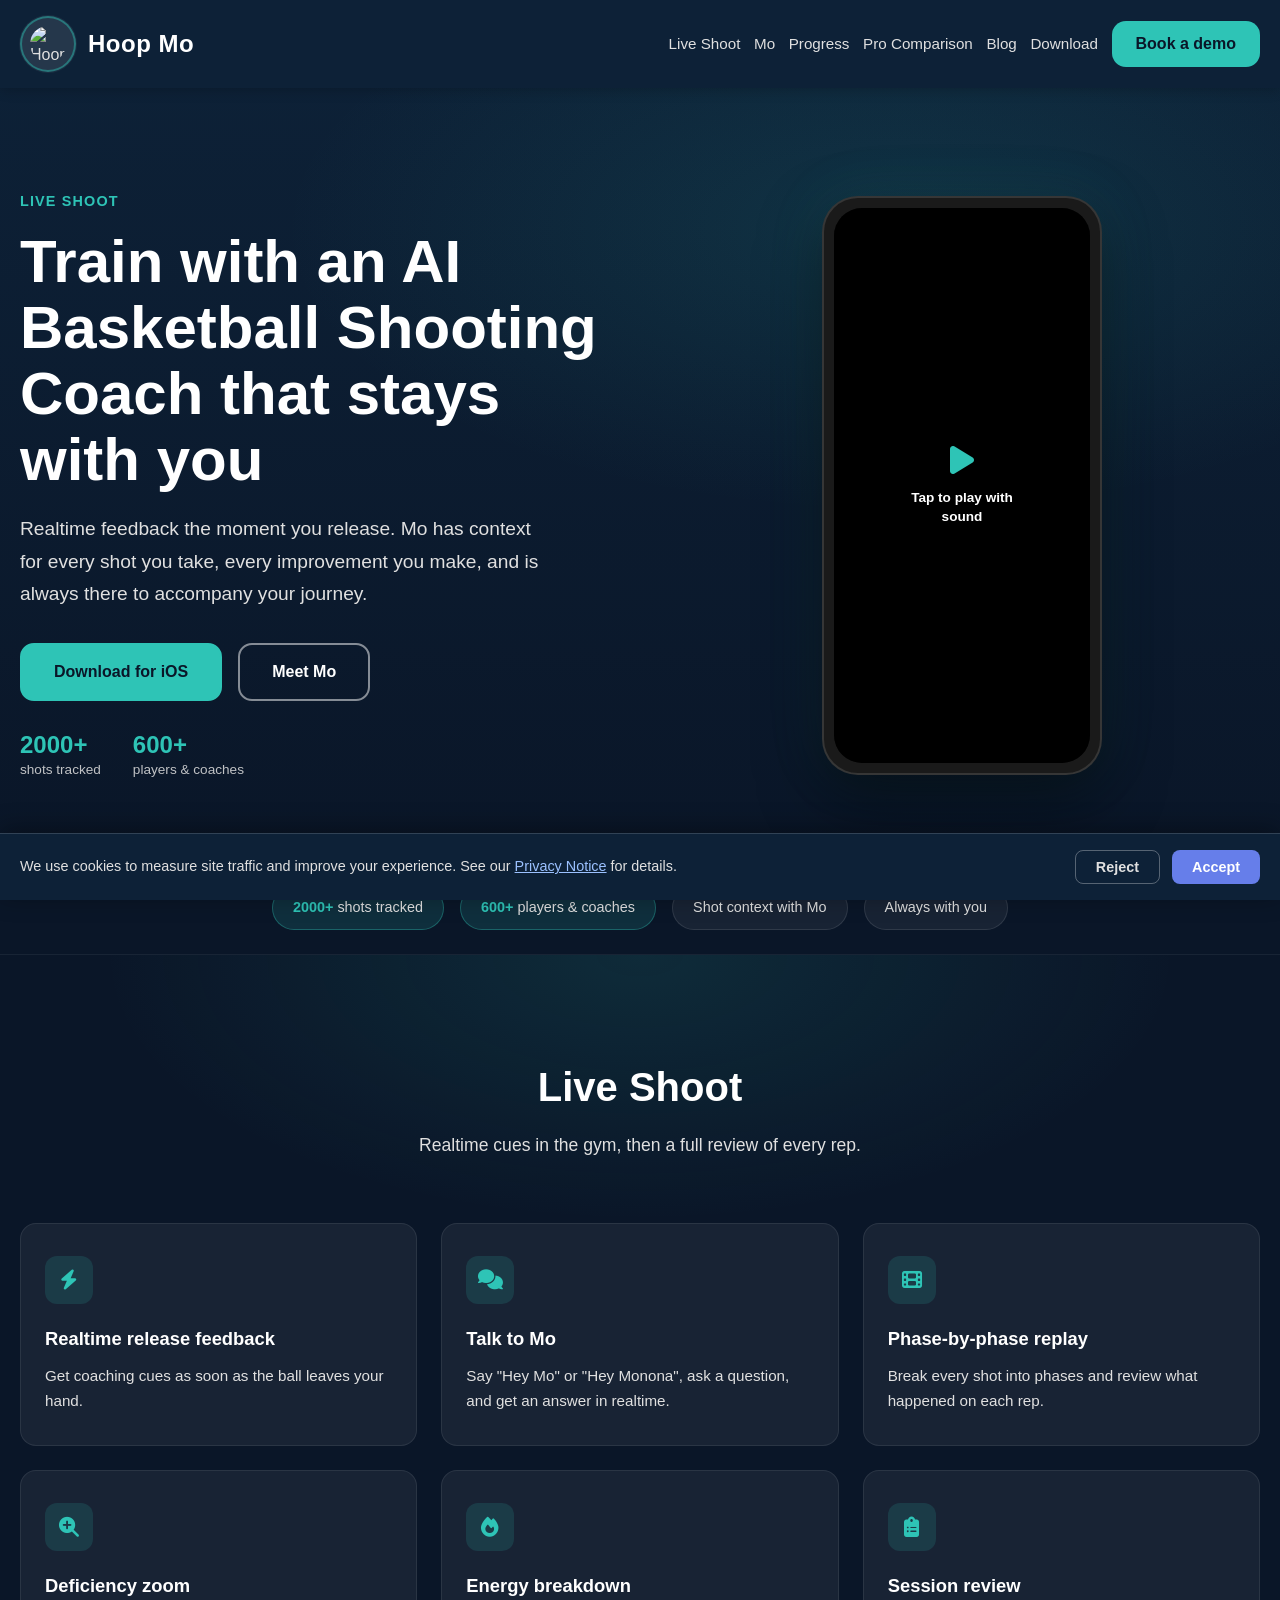
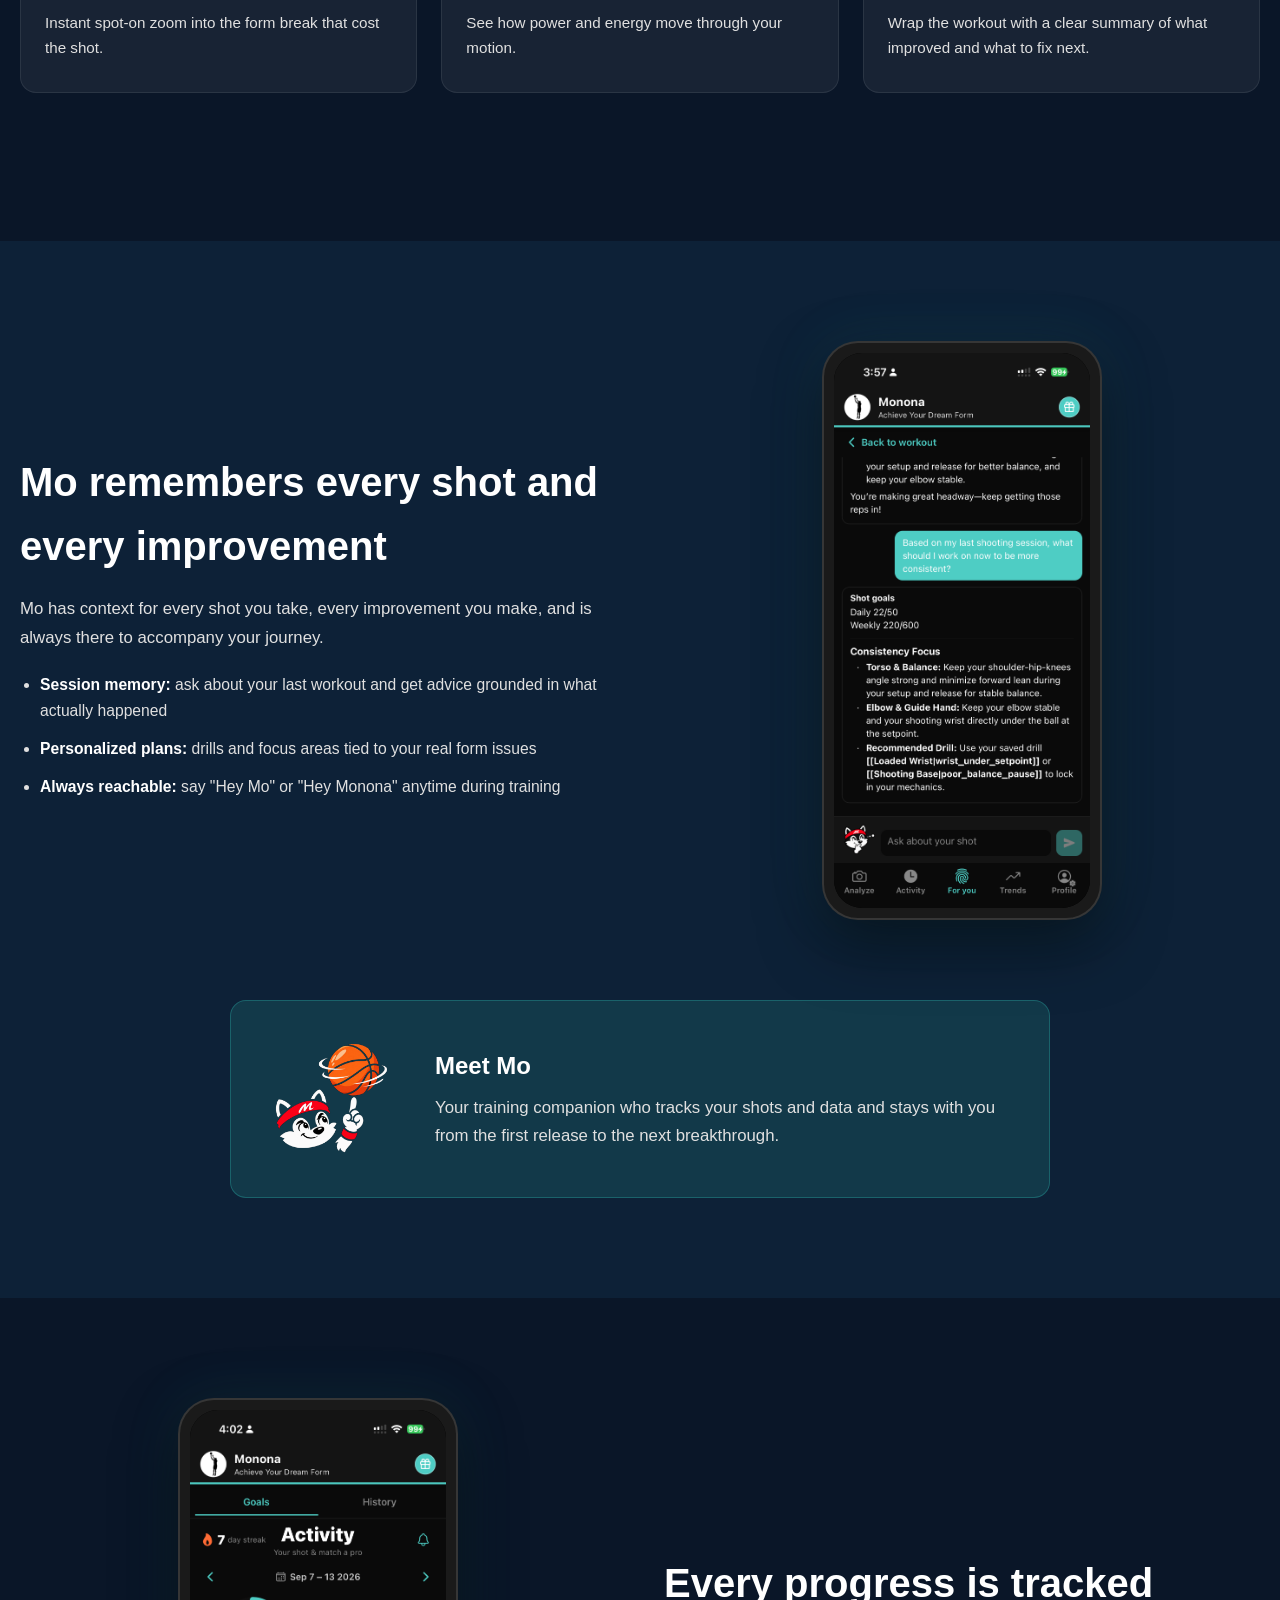
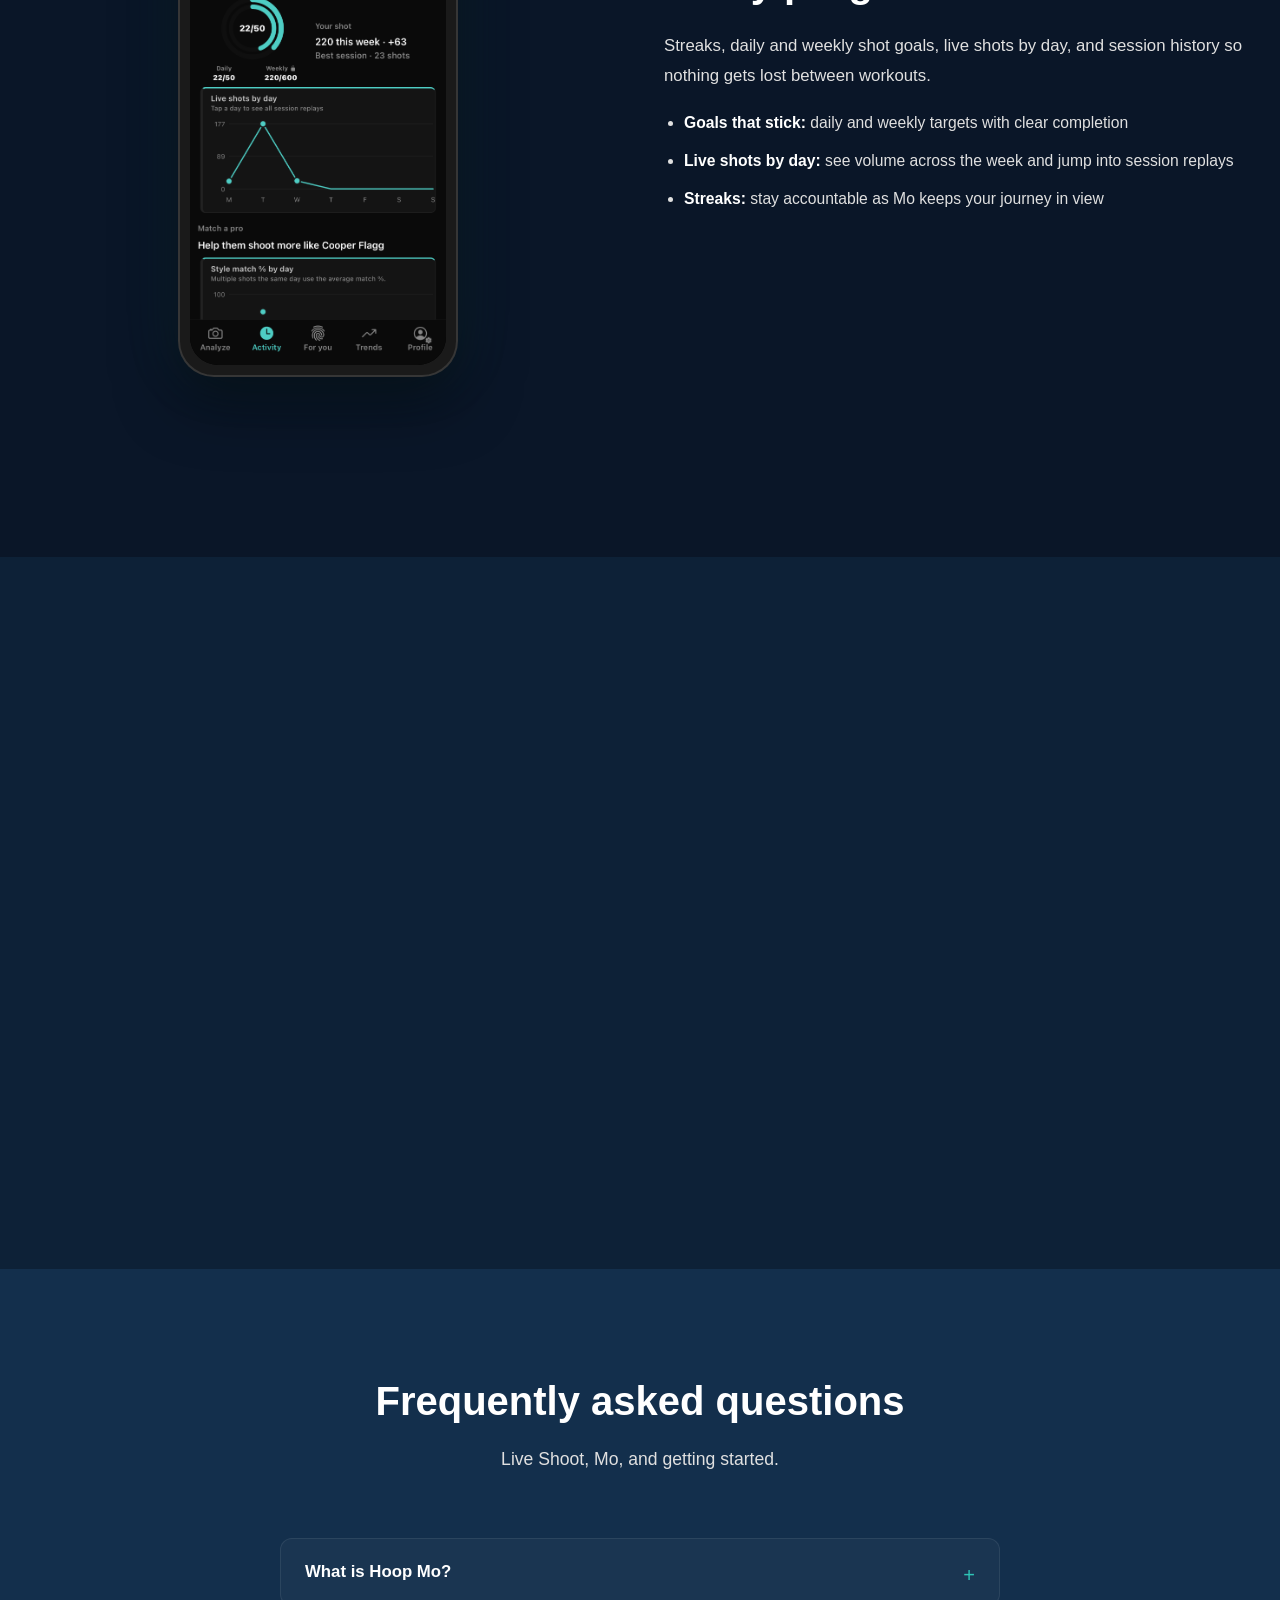
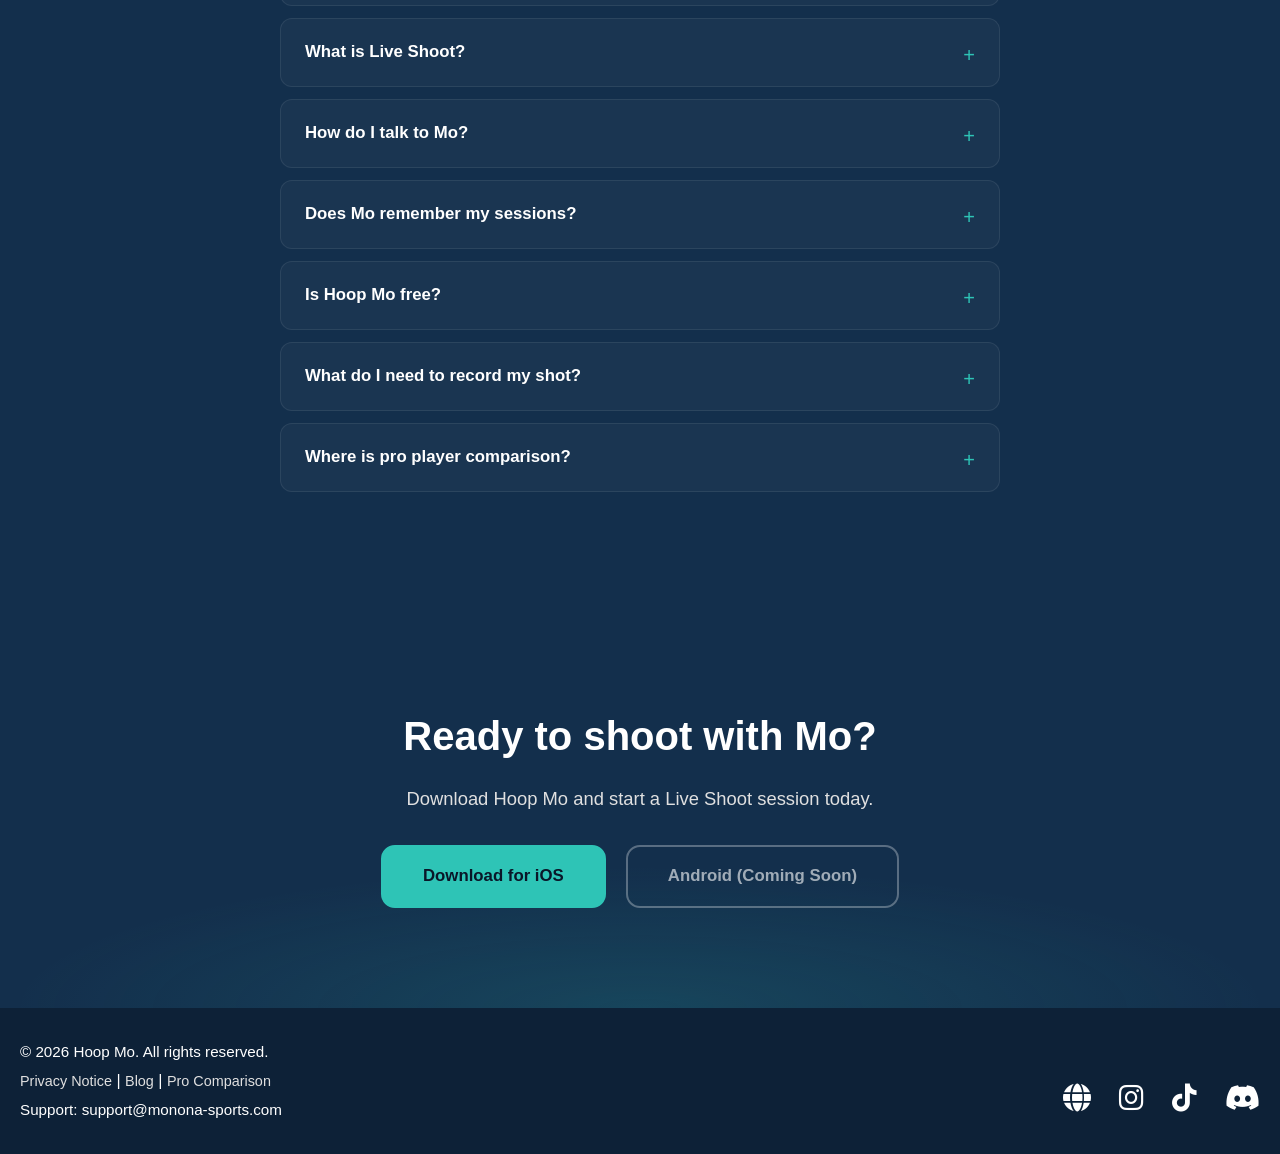
==== commit 99ea9499: "fix: replace monona coach with hoop mo" ====
--- a/index.html
+++ b/index.html
@@ -23,12 +23,12 @@
     <meta name="twitter:image" content="https://monona-sports.com/images/og-image.png">
     <link rel="stylesheet" href="styles.css">
     <link rel="stylesheet" href="https://cdnjs.cloudflare.com/ajax/libs/font-awesome/6.5.0/css/all.min.css">
+    
     <script type="application/ld+json">
     {
         "@context": "https://schema.org",
         "@type": "WebSite",
         "name": "Hoop Mo",
-        "alternateName": "Monona Coach",
         "url": "https://monona-sports.com/",
         "description": "Hoop Mo is an AI basketball shooting coach with Live Shoot, Mo chat, and progress tracking."
     }
@@ -38,7 +38,6 @@
         "@context": "https://schema.org",
         "@type": "Organization",
         "name": "Hoop Mo",
-        "alternateName": "Monona Coach",
         "url": "https://monona-sports.com/",
         "logo": "https://monona-sports.com/images/monona_white.png"
     }
@@ -48,7 +47,6 @@
         "@context": "https://schema.org",
         "@type": "SoftwareApplication",
         "name": "Hoop Mo",
-        "alternateName": "Monona Coach",
         "applicationCategory": "SportsApplication",
         "operatingSystem": "iOS",
         "description": "Hoop Mo is an AI basketball shooting coach. Live Shoot gives realtime feedback on every release. Mo has context for every shot and improvement and accompanies your training journey.",
@@ -57,7 +55,7 @@
             "price": "0",
             "priceCurrency": "USD"
         },
-        "downloadUrl": "https://apps.apple.com/us/app/monona-coach/id6754575963",
+        "downloadUrl": "https://apps.apple.com/us/app/hoop-mo/id6754575963",
         "url": "https://monona-sports.com/"
     }
     </script>
@@ -131,6 +129,7 @@
                     <a href="#mo" class="nav-link">Mo</a>
                     <a href="#progress" class="nav-link">Progress</a>
                     <a href="pro-comparison.html" class="nav-link">Pro Comparison</a>
+                    <a href="blog.html" class="nav-link">Blog</a>
                     <a href="#download" class="nav-link">Download</a>
                     <a href="book-demo.html" class="nav-book-demo">Book a demo</a>
                 </div>
@@ -359,7 +358,7 @@
             <h2>Ready to shoot with Mo?</h2>
             <p>Download Hoop Mo and start a Live Shoot session today.</p>
             <div class="download-buttons">
-                <a href="https://apps.apple.com/us/app/monona-coach/id6754575963" class="download-btn download-btn-primary" target="_blank" rel="noopener noreferrer">Download for iOS</a>
+                <a href="https://apps.apple.com/us/app/hoop-mo/id6754575963" class="download-btn download-btn-primary" target="_blank" rel="noopener noreferrer">Download for iOS</a>
                 <a href="#" class="download-btn download-btn-muted">Android (Coming Soon)</a>
             </div>
         </div>
@@ -372,6 +371,8 @@
                 <div class="footer-links">
                     <a href="privacy.html" class="privacy-link">Privacy Notice</a>
                     <span aria-hidden="true"> | </span>
+                    <a href="blog.html" class="privacy-link">Blog</a>
+                    <span aria-hidden="true"> | </span>
                     <a href="pro-comparison.html" class="privacy-link">Pro Comparison</a>
                 </div>
                 <div class="support-info">
@@ -381,7 +382,7 @@
             <div class="footer-socials">
                 <a href="https://monona-sports.com" target="_blank" rel="noopener" title="Website"><i class="fa-solid fa-globe"></i></a>
                 <a href="https://www.instagram.com/tryhoopmo/" target="_blank" rel="noopener" title="Instagram"><i class="fa-brands fa-instagram"></i></a>
-                <a href="https://www.tiktok.com/@monona.coach.app" target="_blank" rel="noopener" title="TikTok"><i class="fa-brands fa-tiktok"></i></a>
+                <a href="https://www.tiktok.com/@hoop.mo.app" target="_blank" rel="noopener" title="TikTok"><i class="fa-brands fa-tiktok"></i></a>
                 <a href="https://discord.gg/qnTrdxnuF7" target="_blank" rel="noopener" title="Discord"><i class="fa-brands fa-discord"></i></a>
             </div>
         </div>
--- a/styles.css
+++ b/styles.css
@@ -1446,6 +1446,177 @@
     background: #764ba2;
 }
 
+/* Blog listing */
+.blog-hero {
+    padding: 120px 0 48px;
+    background: var(--bg-dark);
+    text-align: center;
+}
+
+.blog-hero h1 {
+    font-size: clamp(1.85rem, 4.5vw, 2.75rem);
+    color: var(--text-strong);
+    margin: 0.5rem 0 1rem;
+}
+
+.blog-hero-lead {
+    color: var(--text-main);
+    font-size: 1.1rem;
+    line-height: 1.7;
+    max-width: 560px;
+    margin: 0 auto;
+}
+
+.blog-list-section {
+    padding: 40px 0 100px;
+    background: var(--bg-mid);
+}
+
+.blog-list {
+    display: flex;
+    flex-direction: column;
+    gap: 1.25rem;
+    max-width: 720px;
+    margin: 0 auto;
+}
+
+.blog-card {
+    display: block;
+    text-decoration: none;
+    color: inherit;
+    background: var(--bg-card);
+    border: 1px solid rgba(255, 255, 255, 0.08);
+    border-radius: 16px;
+    padding: 1.75rem 1.85rem;
+    transition: border-color 0.2s, background 0.2s;
+}
+
+.blog-card:hover {
+    border-color: rgba(46, 196, 182, 0.35);
+    background: rgba(255, 255, 255, 0.08);
+}
+
+.blog-card-date {
+    display: block;
+    font-size: 0.85rem;
+    color: var(--accent);
+    font-weight: 600;
+    margin-bottom: 0.5rem;
+}
+
+.blog-card-title {
+    font-size: 1.35rem;
+    color: var(--text-strong);
+    margin: 0 0 0.65rem;
+}
+
+.blog-card-excerpt {
+    color: var(--text-main);
+    line-height: 1.65;
+    margin: 0 0 1rem;
+    font-size: 1rem;
+}
+
+.blog-card-cta {
+    color: var(--accent);
+    font-weight: 600;
+    font-size: 0.95rem;
+}
+
+.blog-card-cta i {
+    margin-left: 0.35rem;
+    font-size: 0.8rem;
+}
+
+/* Article pages */
+.article {
+    padding: 100px 0 80px;
+    background: var(--bg-dark);
+}
+
+.article-container {
+    max-width: 720px;
+}
+
+.article-breadcrumb {
+    font-size: 0.9rem;
+    color: var(--text-main);
+    margin-bottom: 1.5rem;
+}
+
+.article-breadcrumb a {
+    color: var(--accent);
+    text-decoration: none;
+}
+
+.article-breadcrumb a:hover {
+    text-decoration: underline;
+}
+
+.article-header h1 {
+    font-size: clamp(1.75rem, 4vw, 2.5rem);
+    color: var(--text-strong);
+    margin: 0.35rem 0 0.75rem;
+}
+
+.article-meta {
+    color: var(--text-main);
+    font-size: 0.95rem;
+    margin: 0 0 2rem;
+    opacity: 0.85;
+}
+
+.article-body {
+    color: var(--text-main);
+    line-height: 1.75;
+    font-size: 1.05rem;
+}
+
+.article-body h2 {
+    color: var(--text-strong);
+    font-size: 1.35rem;
+    margin: 2rem 0 0.75rem;
+}
+
+.article-body p {
+    margin: 0 0 1.1rem;
+}
+
+.article-body a {
+    color: var(--accent);
+}
+
+.article-cta {
+    margin-top: 2.5rem;
+    padding-top: 2rem;
+    border-top: 1px solid rgba(255, 255, 255, 0.1);
+    display: flex;
+    flex-wrap: wrap;
+    gap: 0.75rem;
+    align-items: center;
+}
+
+.article-cta p {
+    width: 100%;
+    color: var(--text-strong);
+    font-size: 1.1rem;
+    margin: 0 0 0.5rem;
+}
+
+@media (max-width: 768px) {
+    .blog-hero {
+        padding: 100px 0 36px;
+    }
+
+    .blog-list-section {
+        padding: 24px 0 72px;
+    }
+
+    .article {
+        padding: 90px 0 60px;
+    }
+}
+
 @media (max-width: 600px) {
     .cookie-consent-inner {
         flex-direction: column;
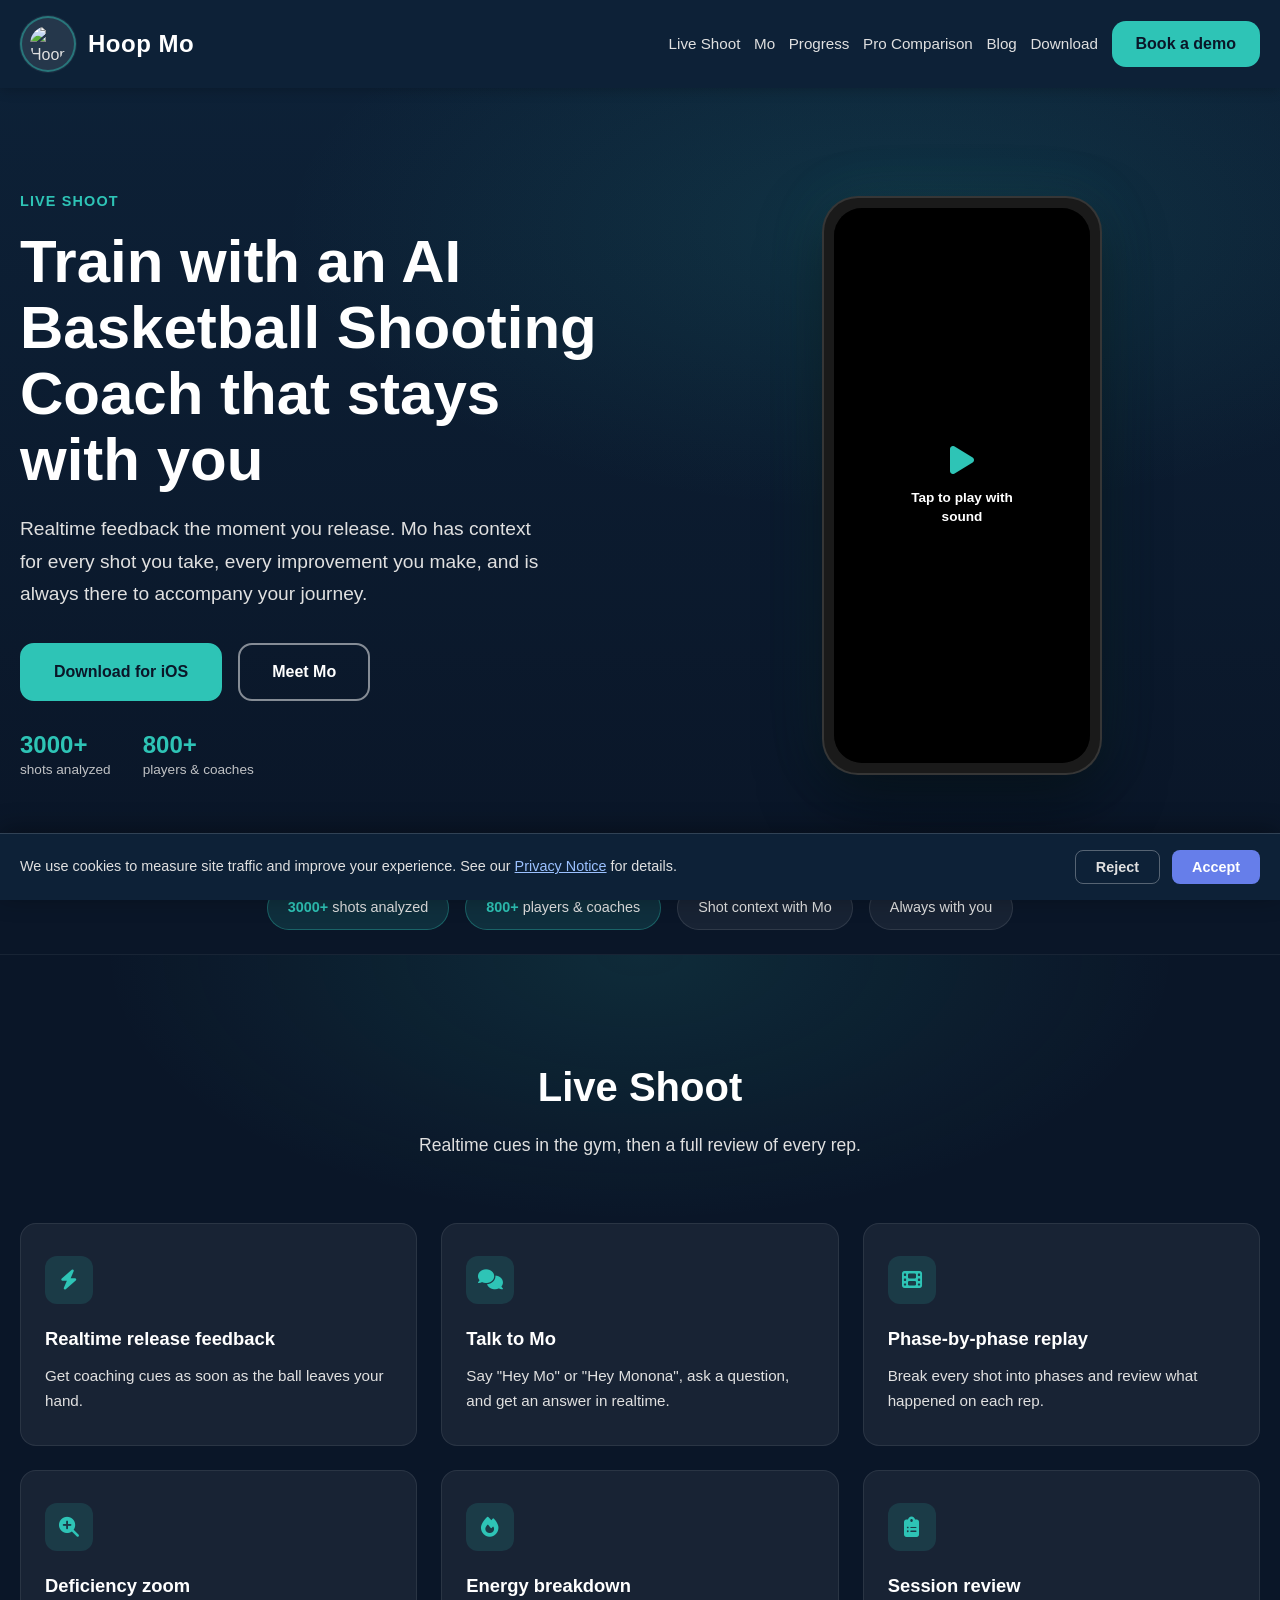
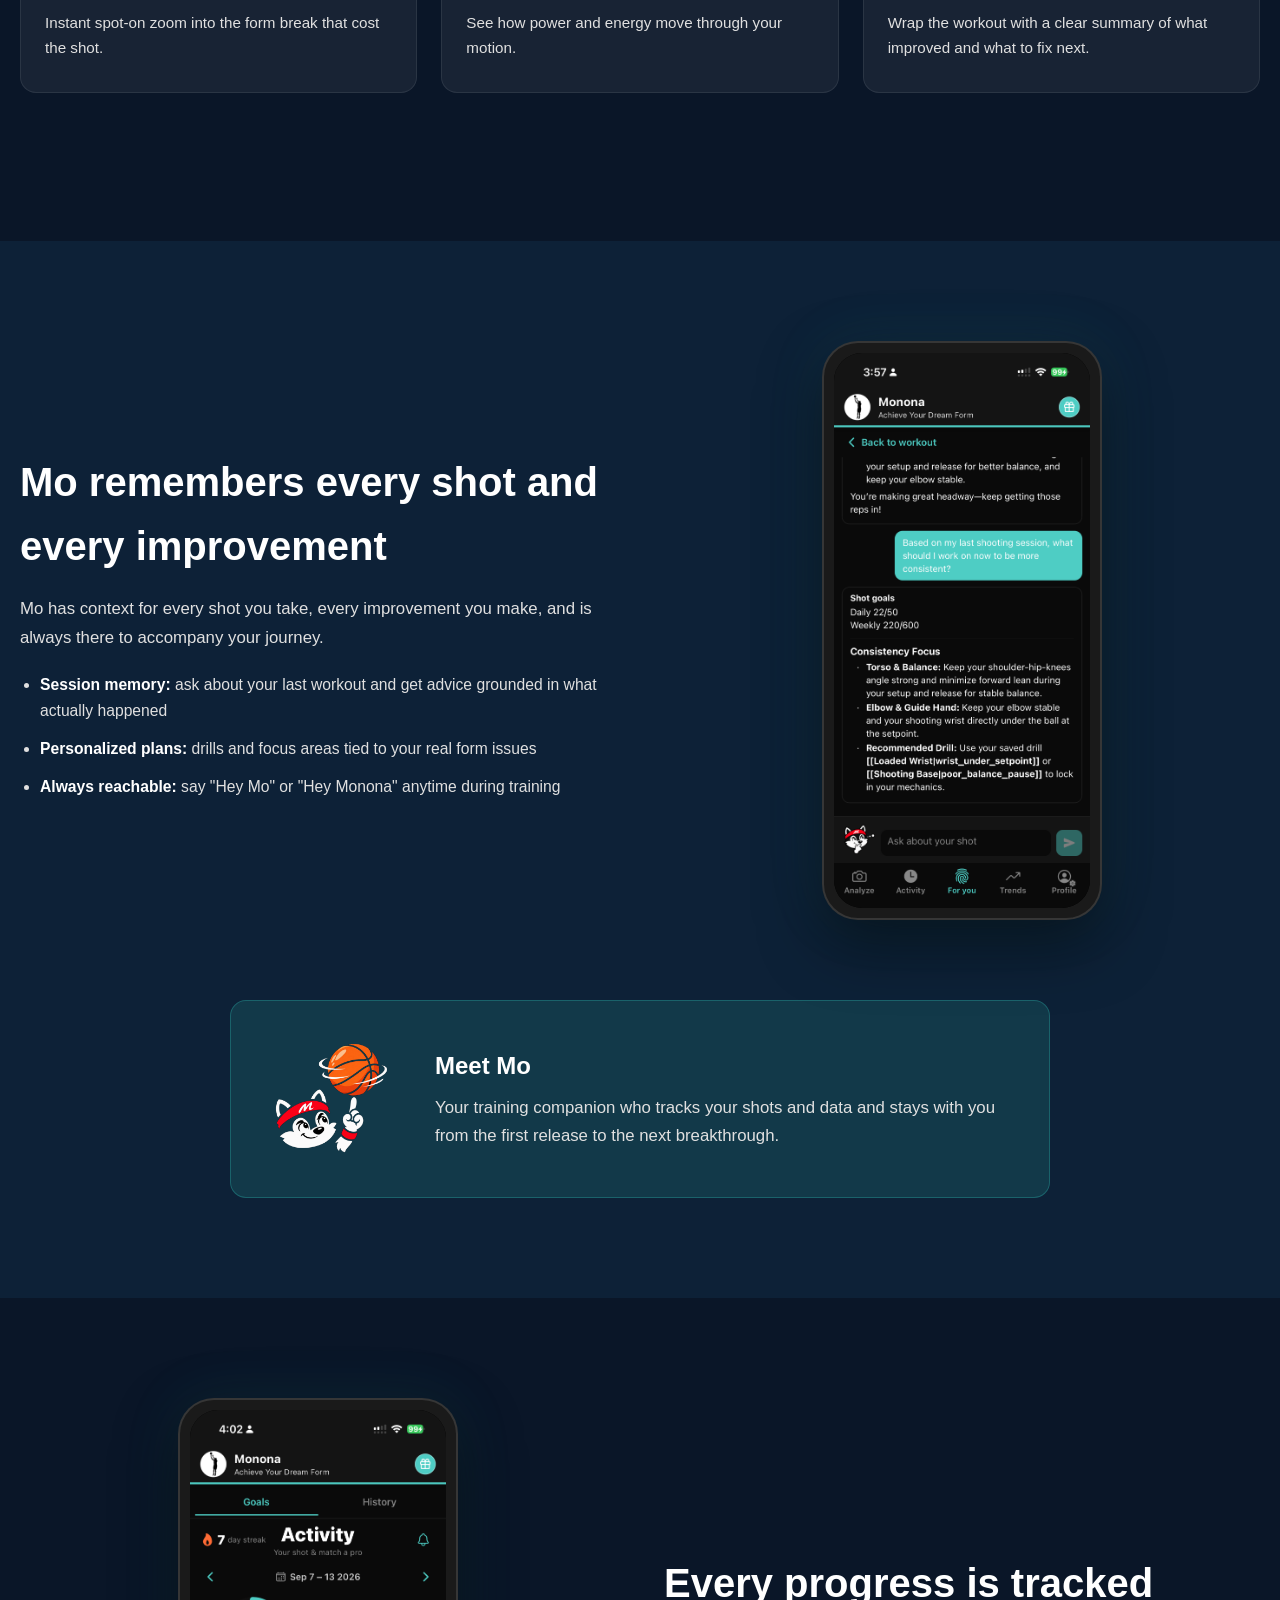
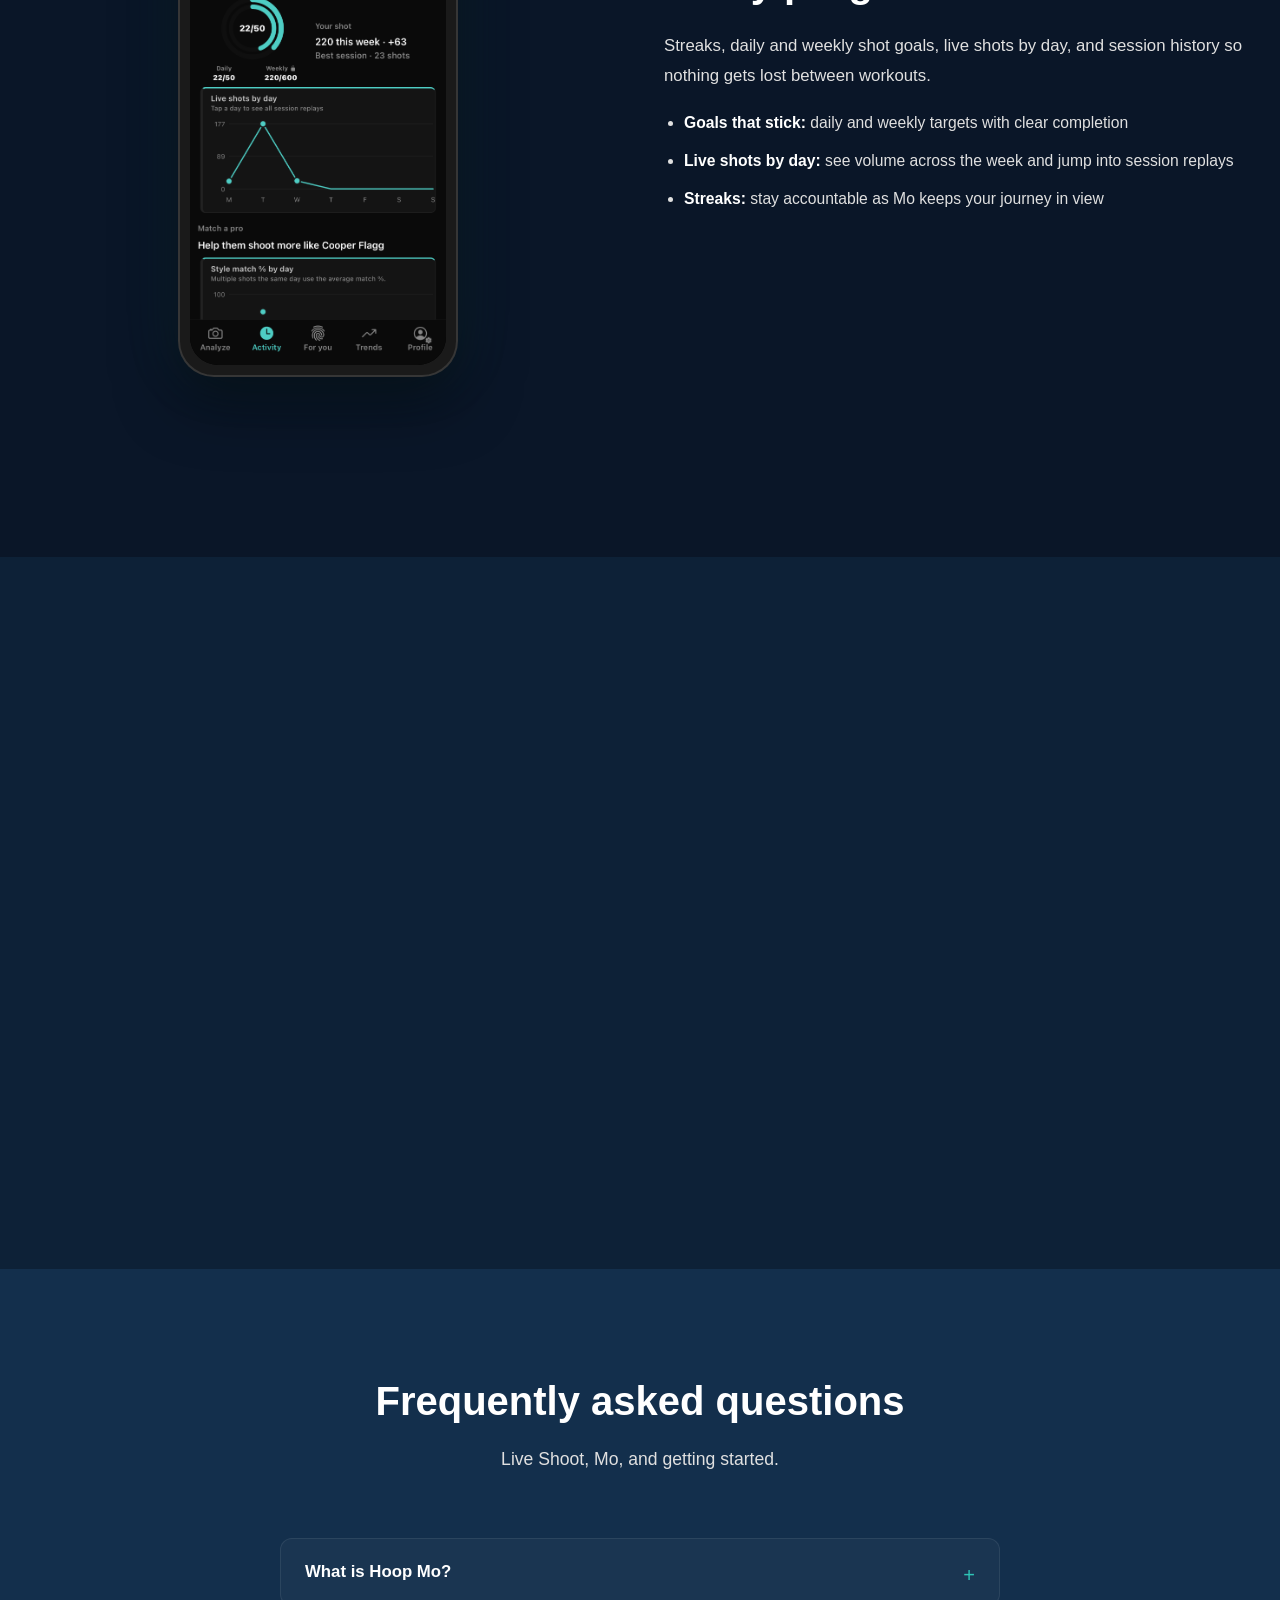
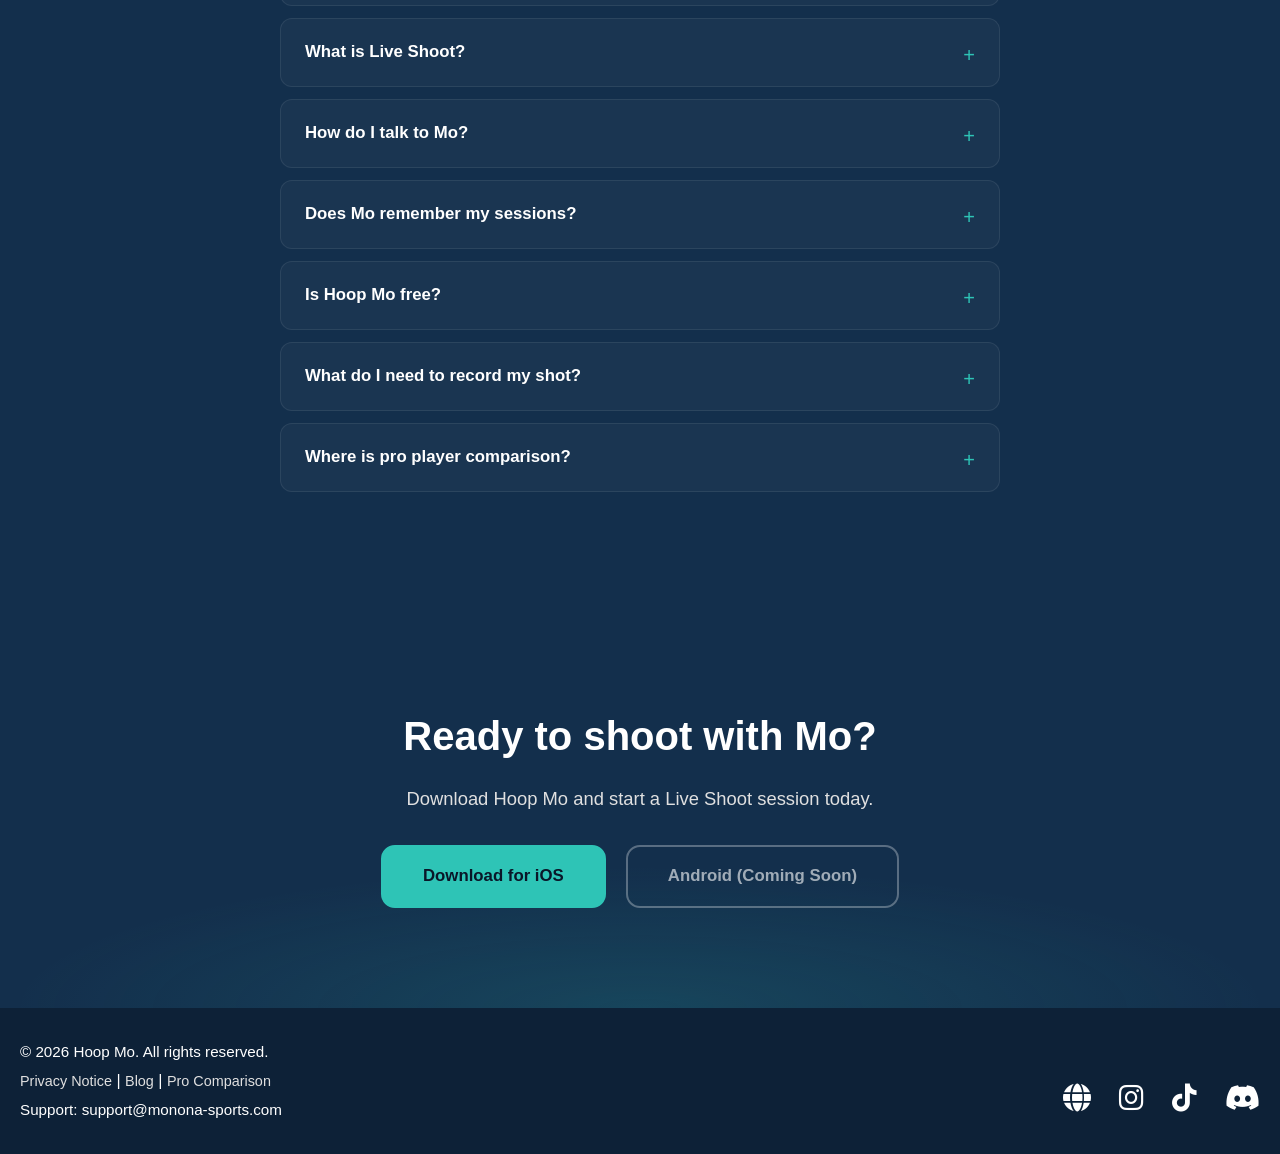
==== commit 2e5bbbe3: "update to 3000 shots and 800 player and coaches" ====
--- a/index.html
+++ b/index.html
@@ -149,11 +149,11 @@
                 </div>
                 <div class="hero-stats">
                     <div class="hero-stat">
-                        <span class="hero-stat-number">2000+</span>
-                        <span class="hero-stat-label">shots tracked</span>
+                        <span class="hero-stat-number">3000+</span>
+                        <span class="hero-stat-label">shots analyzed</span>
                     </div>
                     <div class="hero-stat">
-                        <span class="hero-stat-number">600+</span>
+                        <span class="hero-stat-number">800+</span>
                         <span class="hero-stat-label">players & coaches</span>
                     </div>
                 </div>
@@ -182,8 +182,8 @@
 
     <section class="value-strip">
         <div class="container value-strip-inner">
-            <div class="value-pill value-pill-highlight"><span class="value-number">2000+</span> shots tracked</div>
-            <div class="value-pill value-pill-highlight"><span class="value-number">600+</span> players & coaches</div>
+            <div class="value-pill value-pill-highlight"><span class="value-number">3000+</span> shots analyzed</div>
+            <div class="value-pill value-pill-highlight"><span class="value-number">800+</span> players & coaches</div>
             <div class="value-pill">Shot context with Mo</div>
             <div class="value-pill">Always with you</div>
         </div>
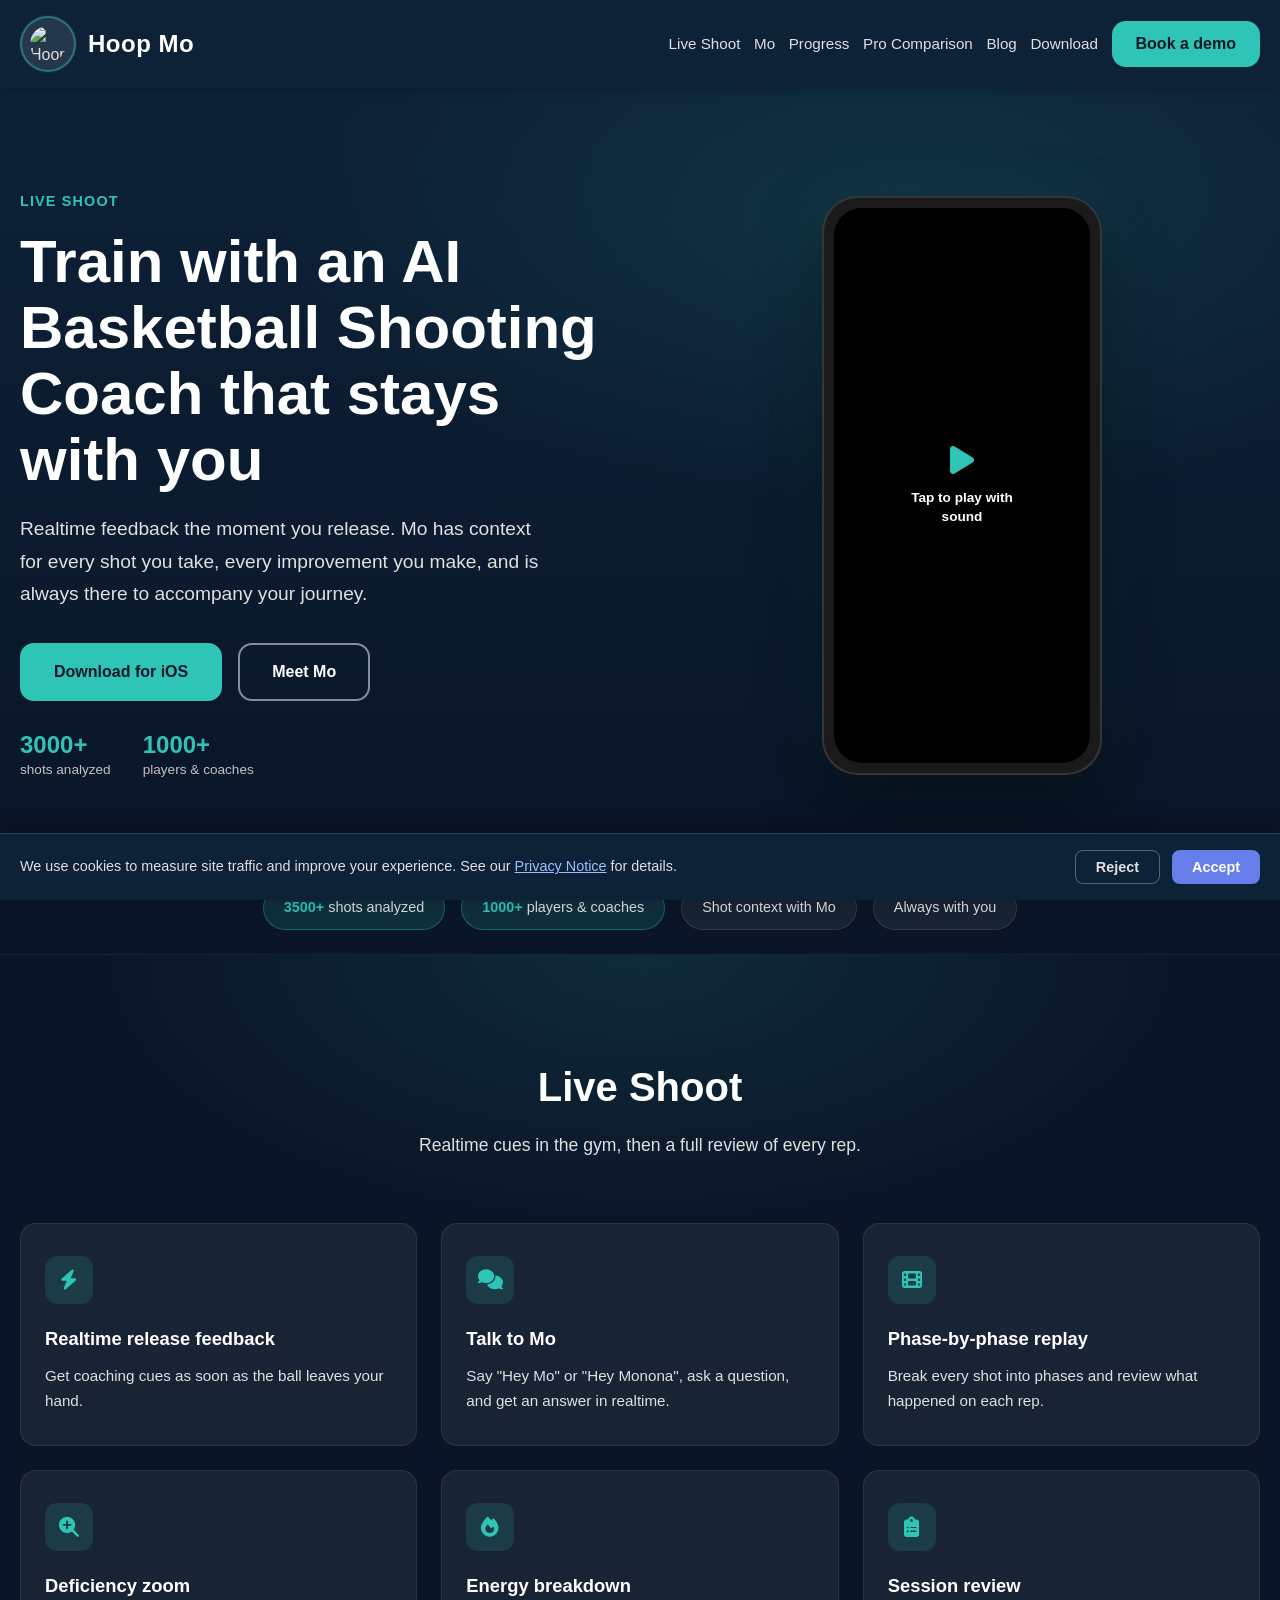
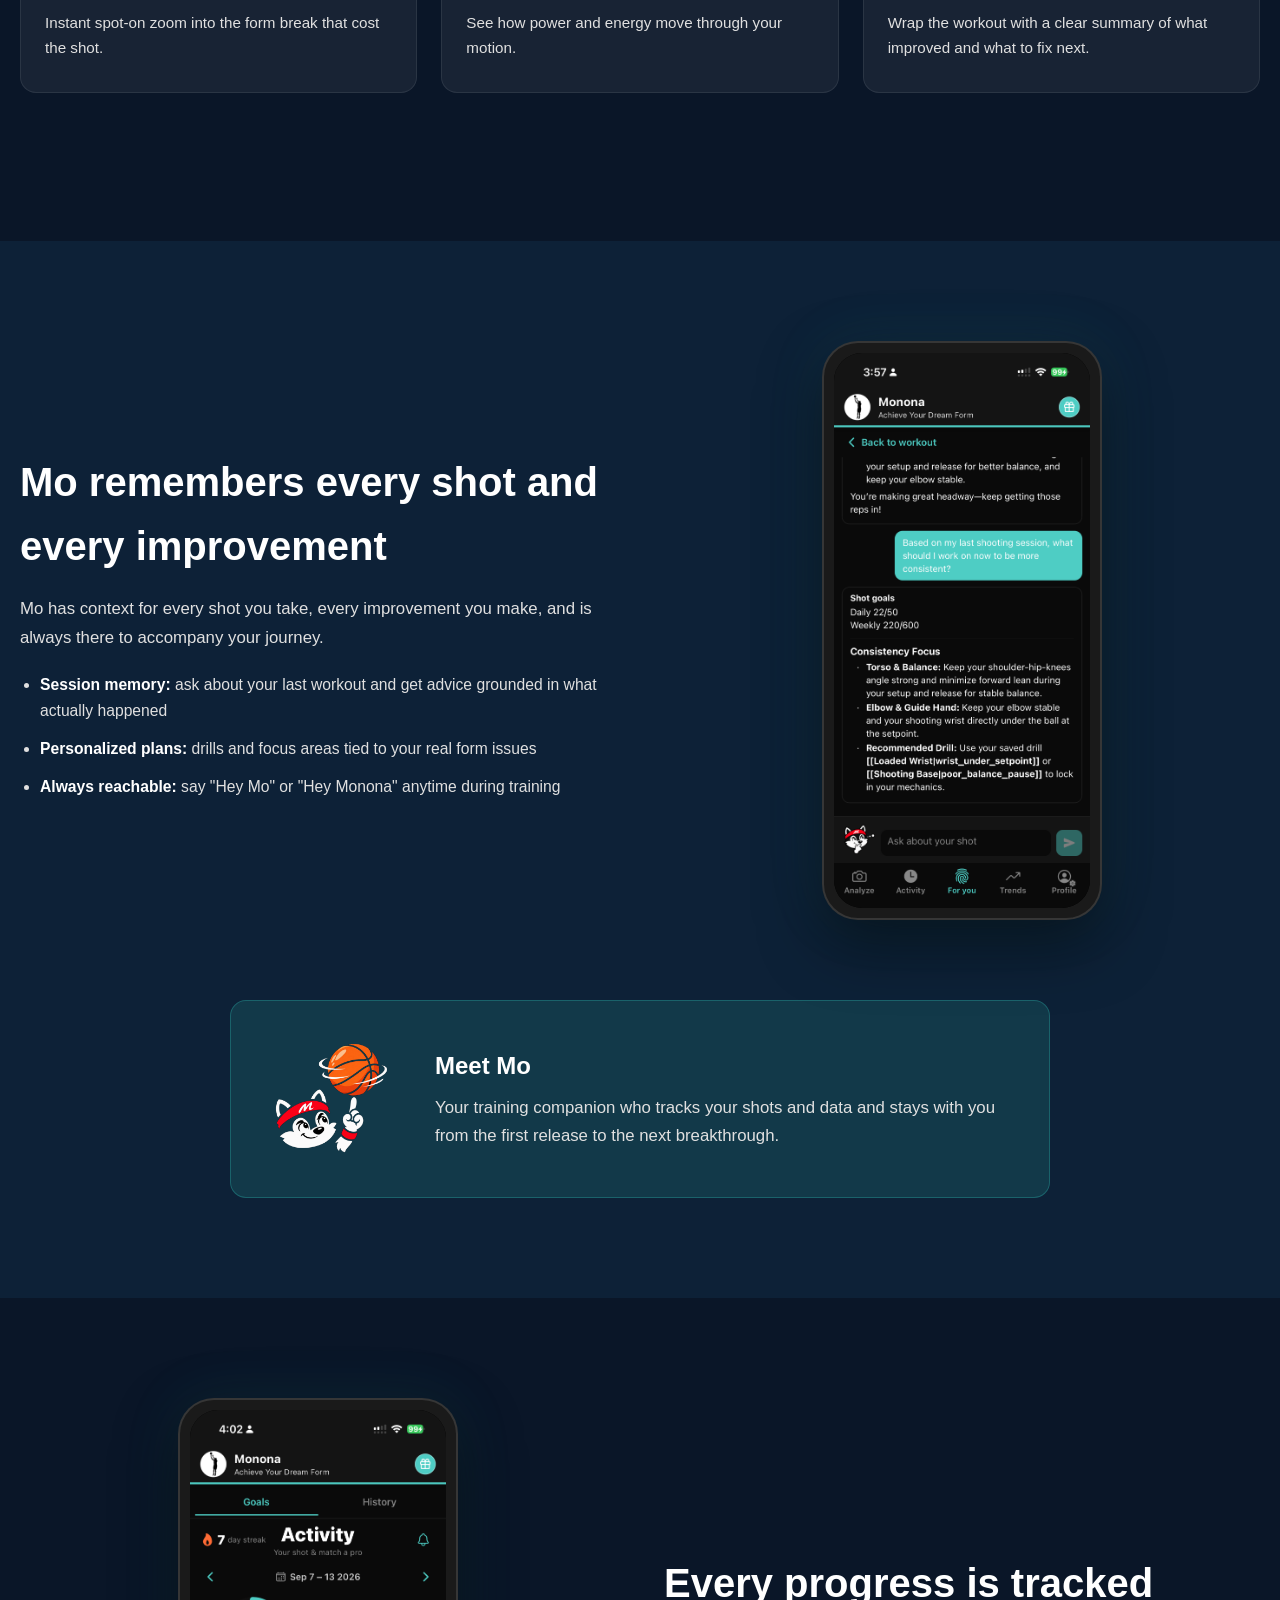
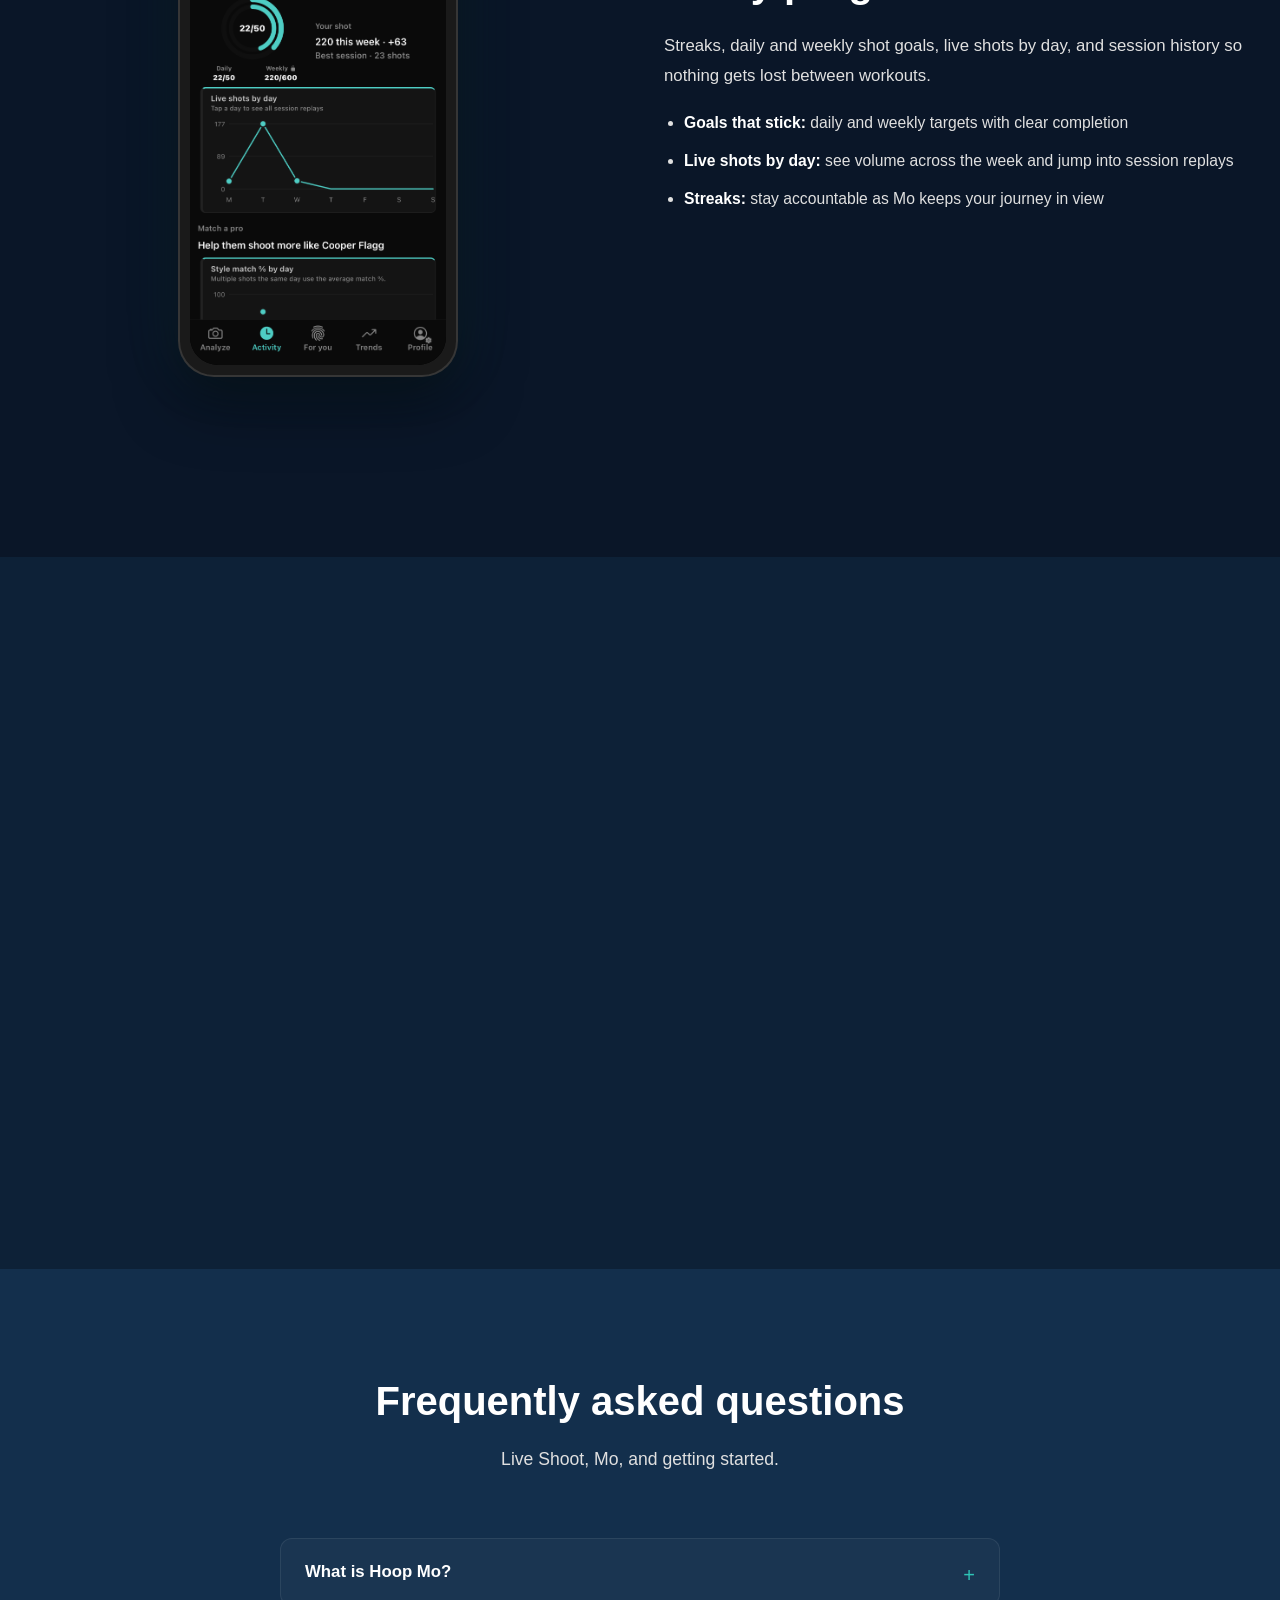
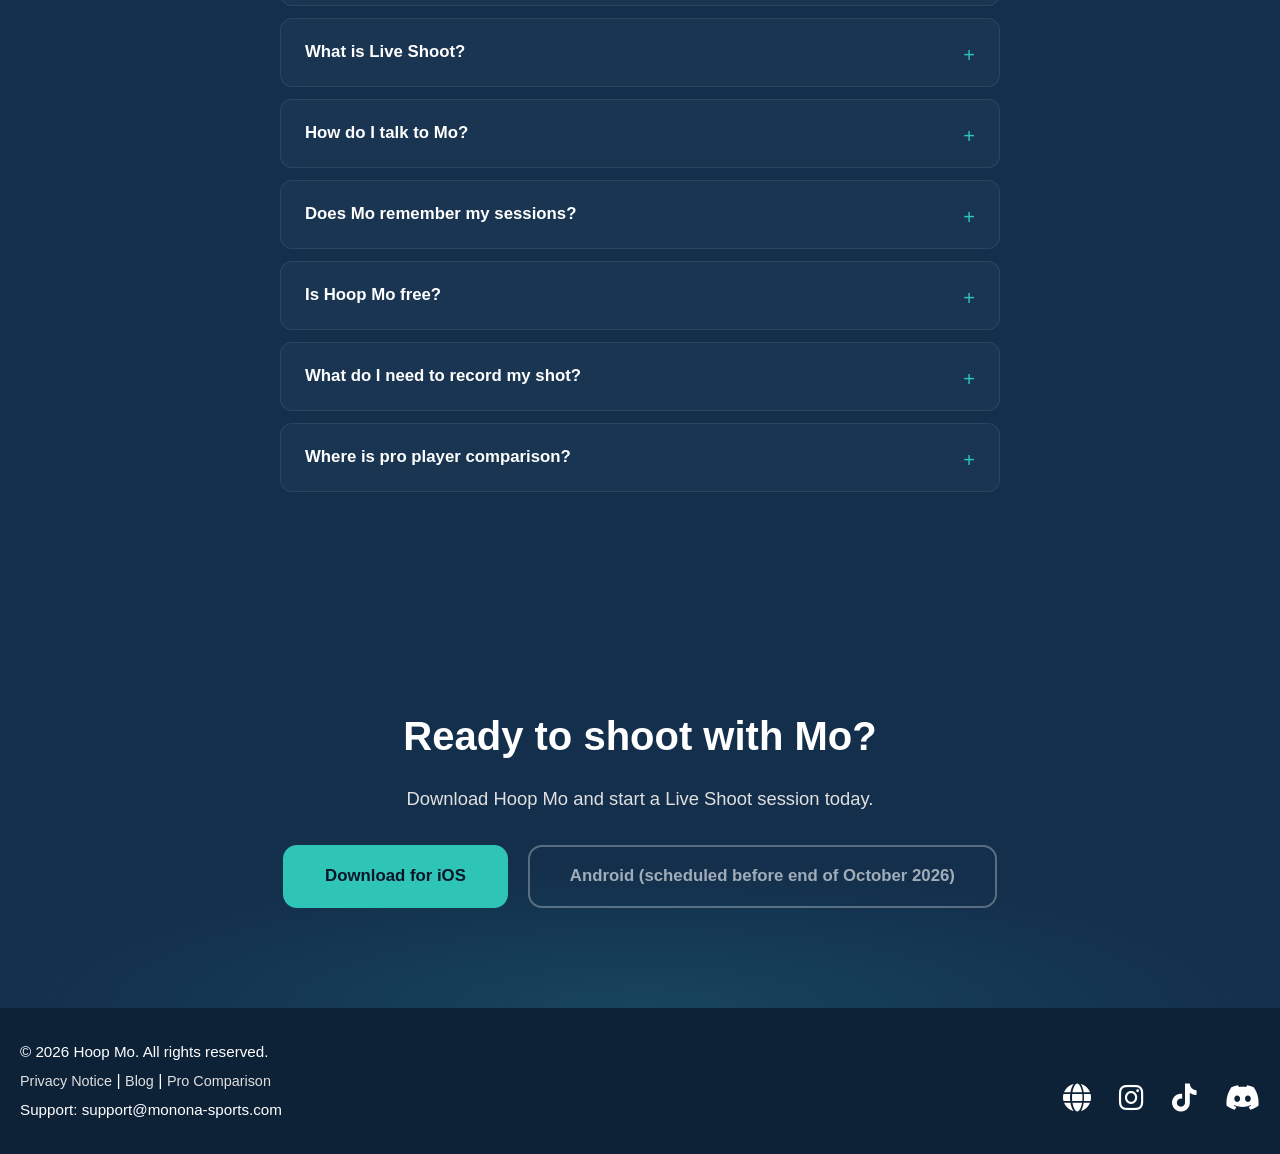
==== commit 2d0dc1eb: "update to 1k users" ====
--- a/index.html
+++ b/index.html
@@ -153,7 +153,7 @@
                         <span class="hero-stat-label">shots analyzed</span>
                     </div>
                     <div class="hero-stat">
-                        <span class="hero-stat-number">800+</span>
+                        <span class="hero-stat-number">1000+</span>
                         <span class="hero-stat-label">players & coaches</span>
                     </div>
                 </div>
@@ -182,8 +182,8 @@
 
     <section class="value-strip">
         <div class="container value-strip-inner">
-            <div class="value-pill value-pill-highlight"><span class="value-number">3000+</span> shots analyzed</div>
-            <div class="value-pill value-pill-highlight"><span class="value-number">800+</span> players & coaches</div>
+            <div class="value-pill value-pill-highlight"><span class="value-number">3500+</span> shots analyzed</div>
+            <div class="value-pill value-pill-highlight"><span class="value-number">1000+</span> players & coaches</div>
             <div class="value-pill">Shot context with Mo</div>
             <div class="value-pill">Always with you</div>
         </div>
@@ -359,7 +359,7 @@
             <p>Download Hoop Mo and start a Live Shoot session today.</p>
             <div class="download-buttons">
                 <a href="https://apps.apple.com/us/app/hoop-mo/id6754575963" class="download-btn download-btn-primary" target="_blank" rel="noopener noreferrer">Download for iOS</a>
-                <a href="#" class="download-btn download-btn-muted">Android (Coming Soon)</a>
+                <a href="#" class="download-btn download-btn-muted">Android (scheduled before end of October 2026)</a>
             </div>
         </div>
     </section>
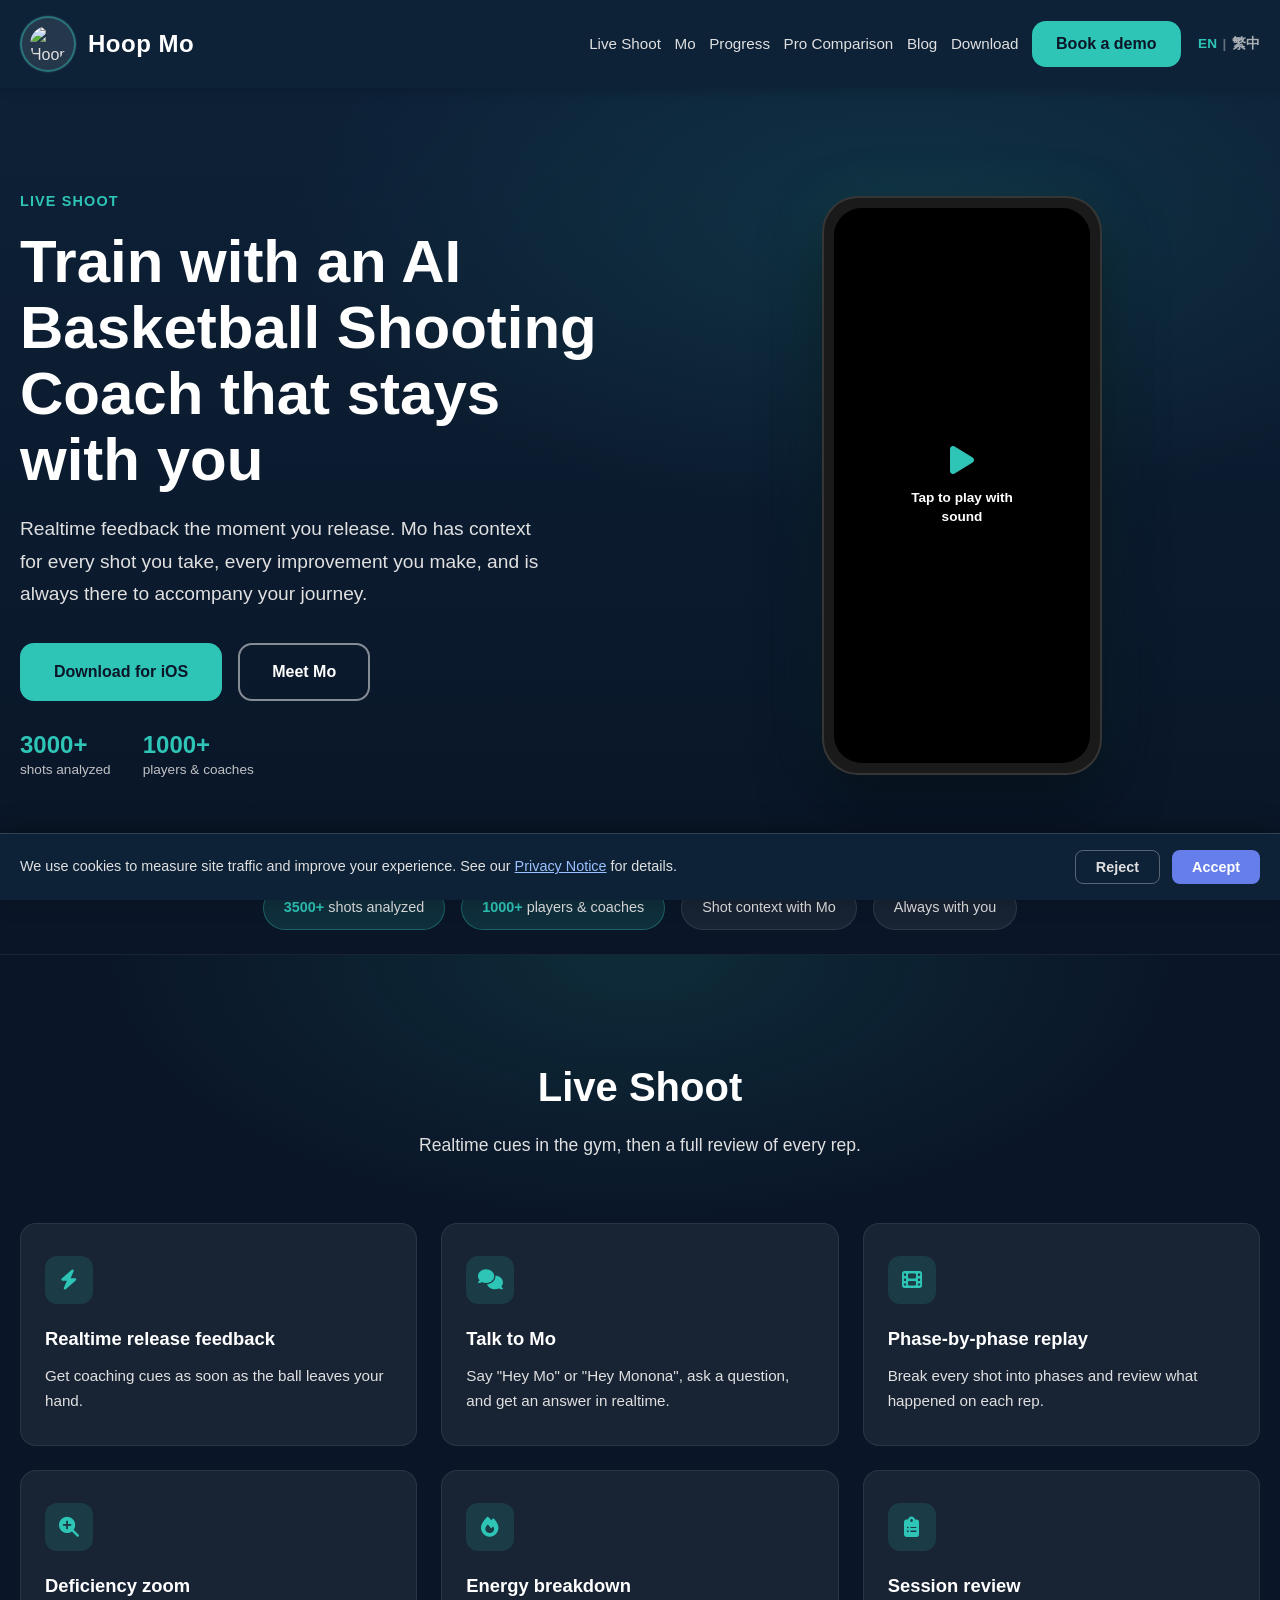
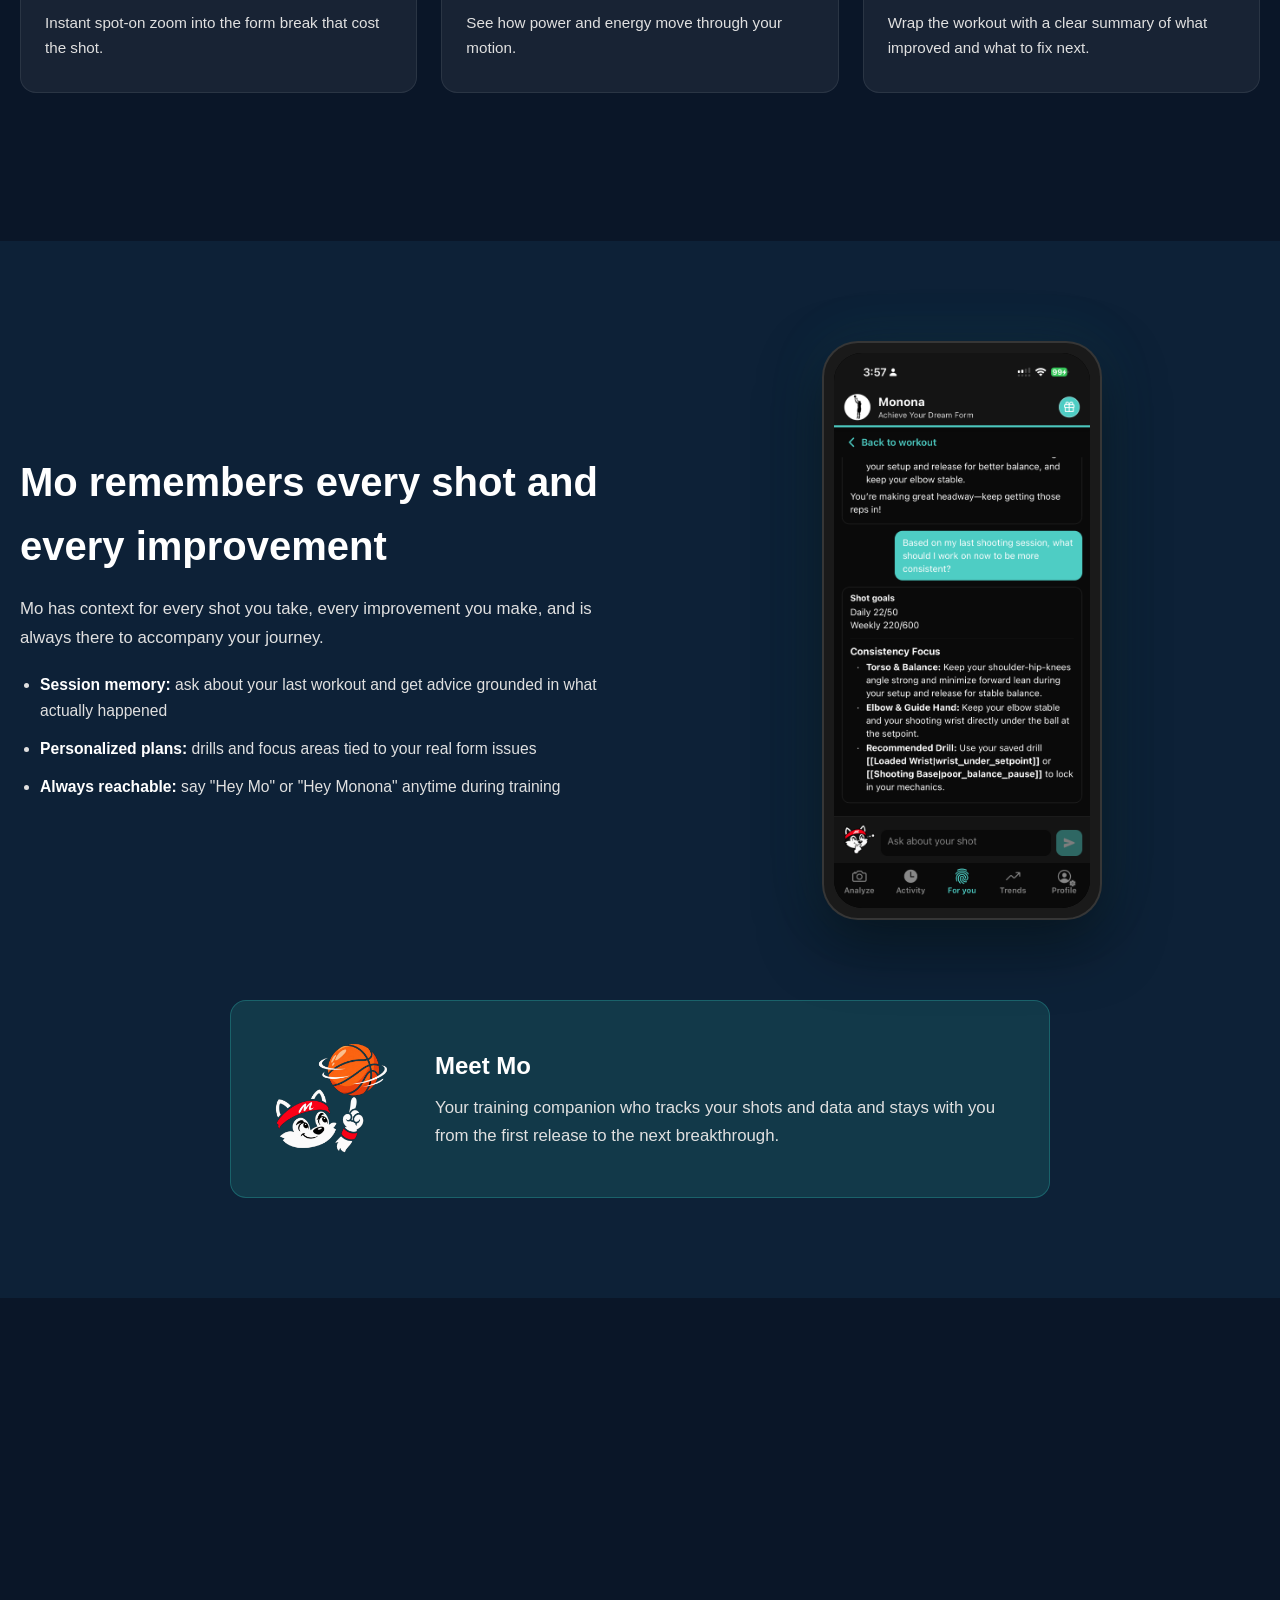
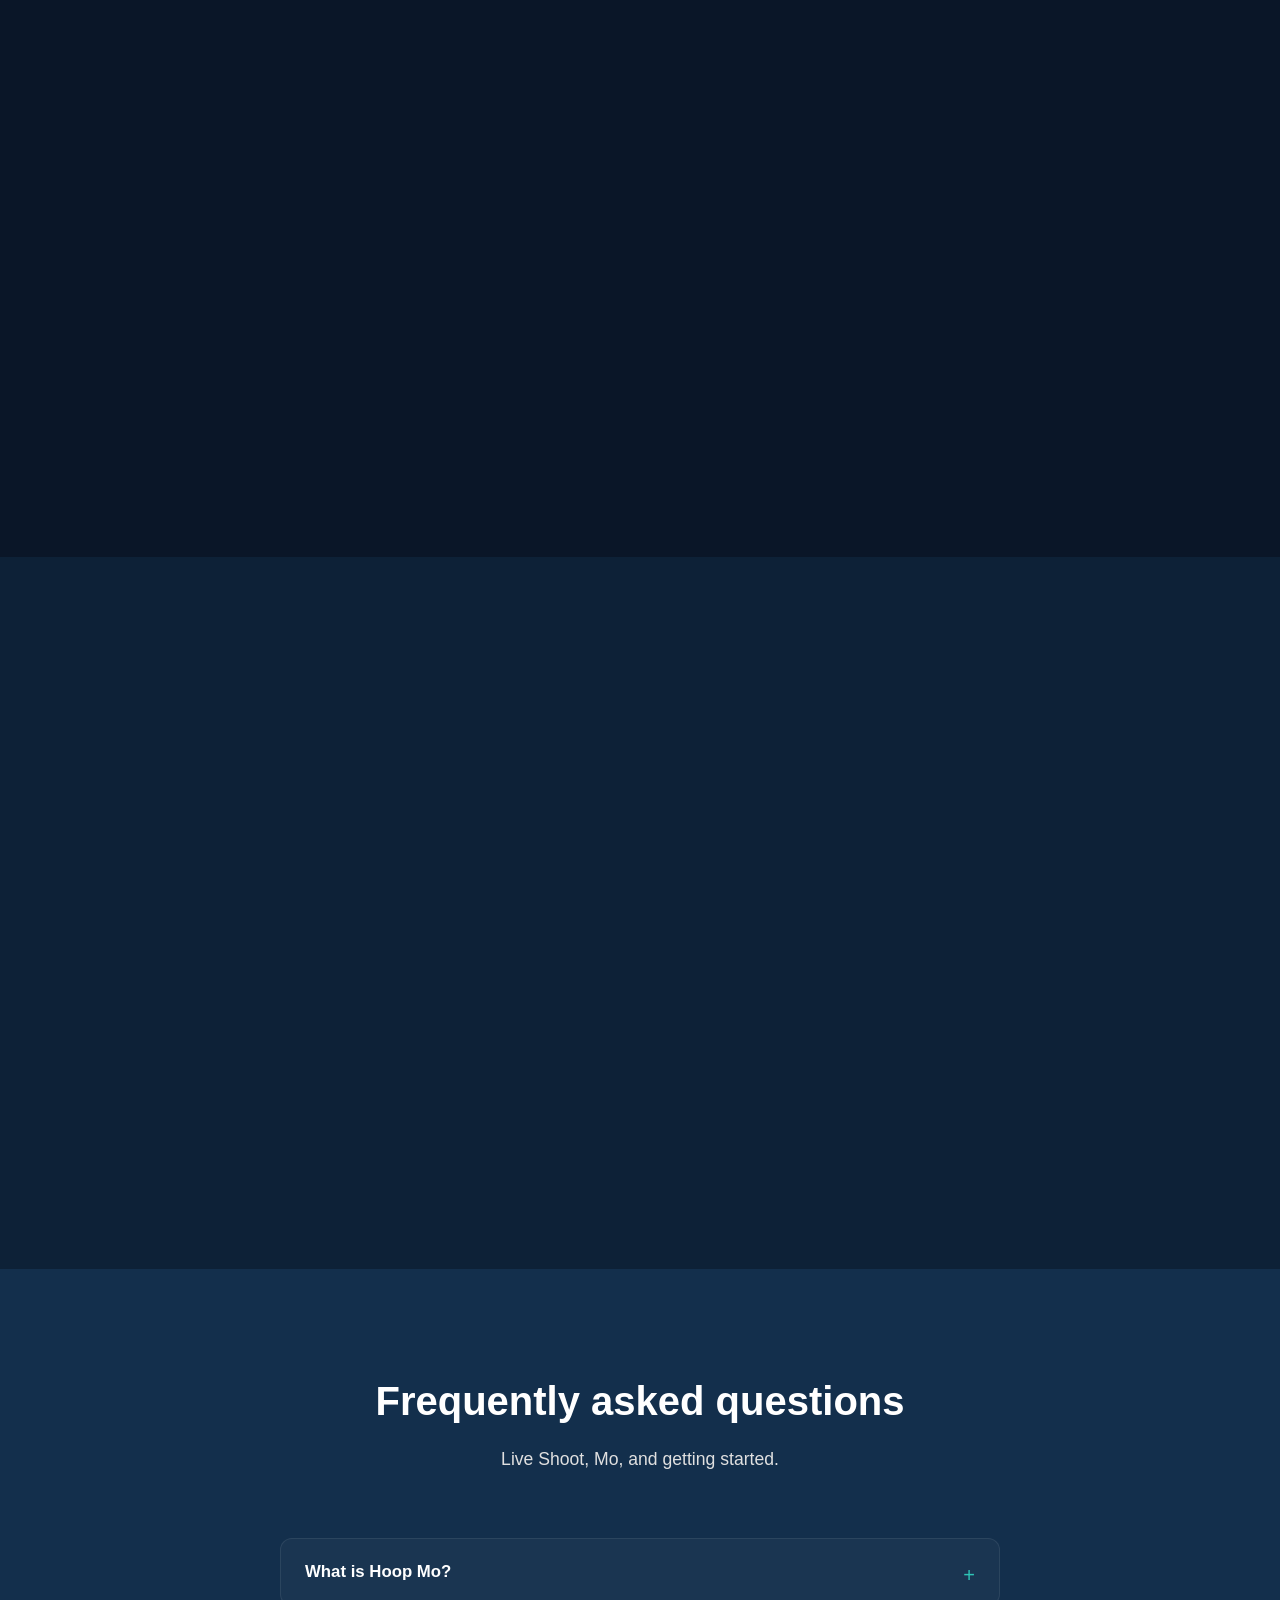
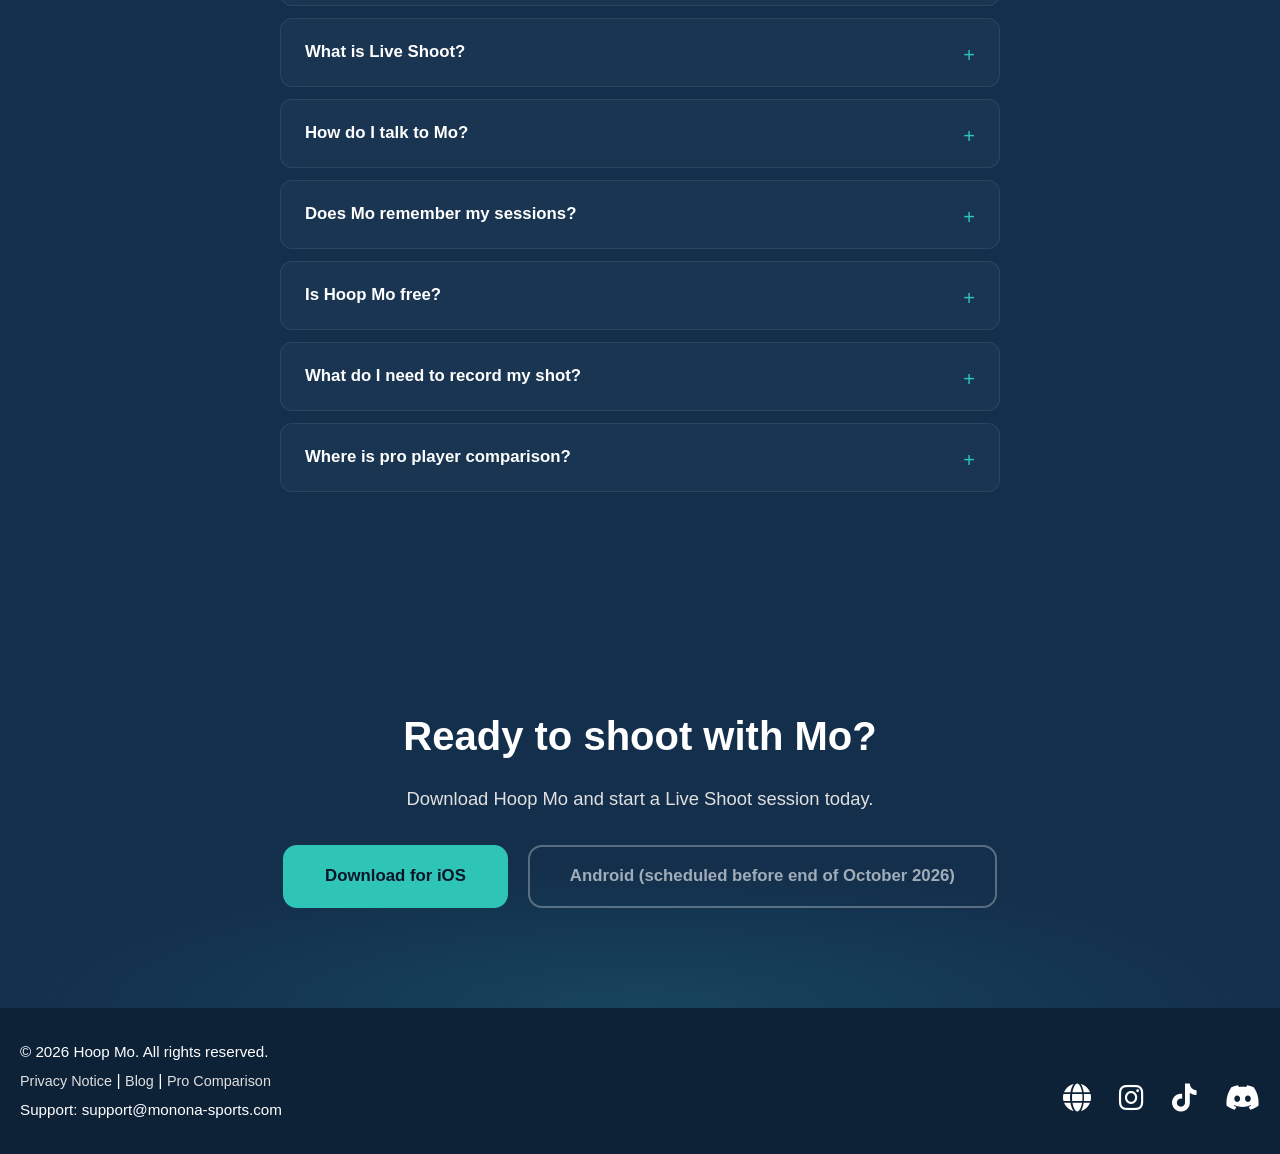
==== commit acb3fbdc: "add: tw language" ====
--- a/index.html
+++ b/index.html
@@ -11,6 +11,9 @@
     <meta name="application-name" content="Hoop Mo">
     <meta name="description" content="Hoop Mo is an AI basketball shooting coach with Live Shoot, Mo chat that knows every shot, and progress tracking. Free on iOS.">
     <link rel="canonical" href="https://monona-sports.com/">
+    <link rel="alternate" hreflang="en" href="https://monona-sports.com/">
+    <link rel="alternate" hreflang="zh-Hant" href="https://monona-sports.com/zh/">
+    <link rel="alternate" hreflang="x-default" href="https://monona-sports.com/">
     <meta property="og:site_name" content="Hoop Mo">
     <meta property="og:title" content="Hoop Mo | AI Basketball Shooting Coach">
     <meta property="og:description" content="Hoop Mo is an AI basketball shooting coach with Live Shoot, Mo chat that knows every shot, and progress tracking. Free on iOS.">
@@ -132,6 +135,11 @@
                     <a href="blog.html" class="nav-link">Blog</a>
                     <a href="#download" class="nav-link">Download</a>
                     <a href="book-demo.html" class="nav-book-demo">Book a demo</a>
+                    <div class="lang-switch" aria-label="Language">
+                        <a href="index.html" data-lang-switch="en" class="is-active">EN</a>
+                        <span class="lang-sep" aria-hidden="true">|</span>
+                        <a href="zh/" data-lang-switch="zh">繁中</a>
+                    </div>
                 </div>
             </div>
         </nav>
@@ -390,5 +398,6 @@
 
     <script src="scripts.js"></script>
     <script src="cookie-consent.js"></script>
+    <script src="language.js"></script>
 </body>
 </html>
--- a/styles.css
+++ b/styles.css
@@ -59,6 +59,33 @@
     align-items: center;
     gap: 0.85rem;
 }
+
+.lang-switch {
+    display: inline-flex;
+    align-items: center;
+    gap: 0.35rem;
+    margin-left: 0.25rem;
+    font-size: 0.85rem;
+    font-weight: 600;
+}
+
+.lang-switch a {
+    color: var(--text-main);
+    text-decoration: none;
+    opacity: 0.75;
+}
+
+.lang-switch a:hover,
+.lang-switch a.is-active {
+    color: var(--accent);
+    opacity: 1;
+}
+
+.lang-switch .lang-sep {
+    color: rgba(255, 255, 255, 0.35);
+    user-select: none;
+}
+
 
 .nav-link {
     color: var(--text-main);
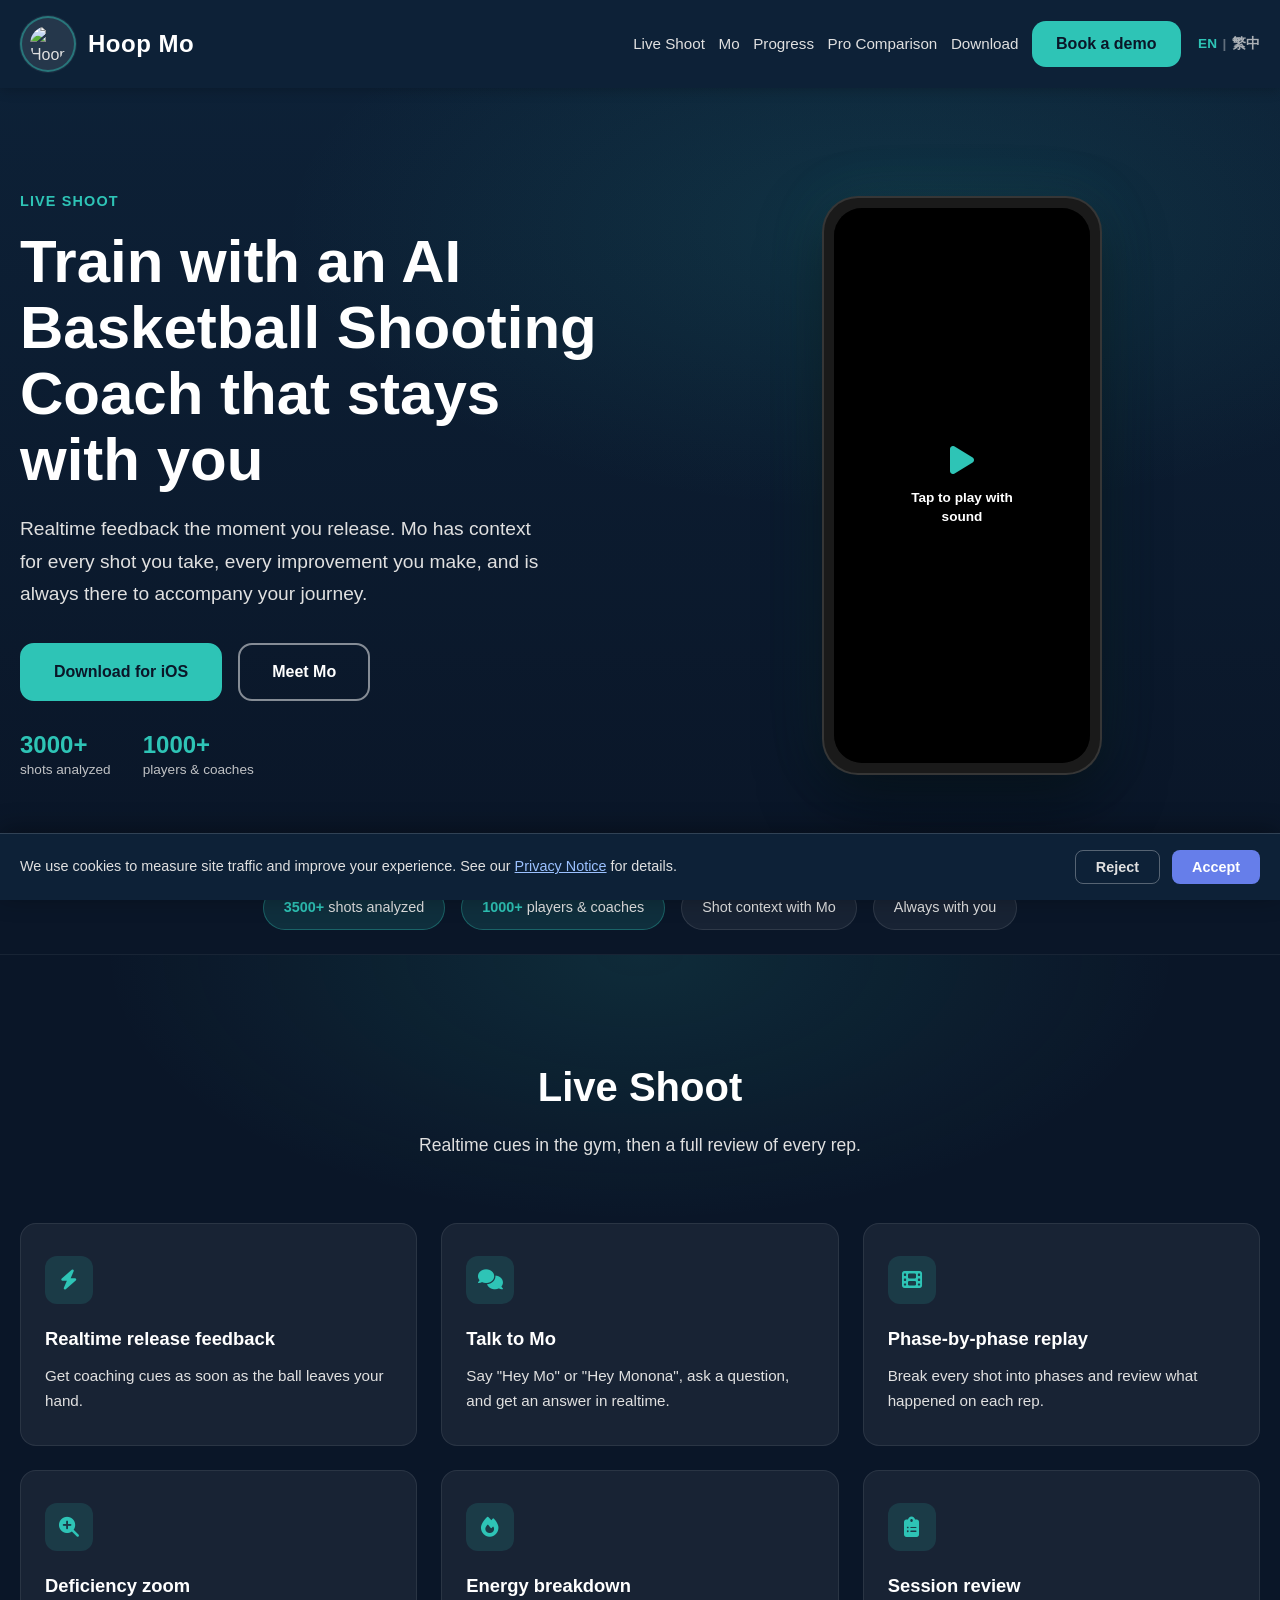
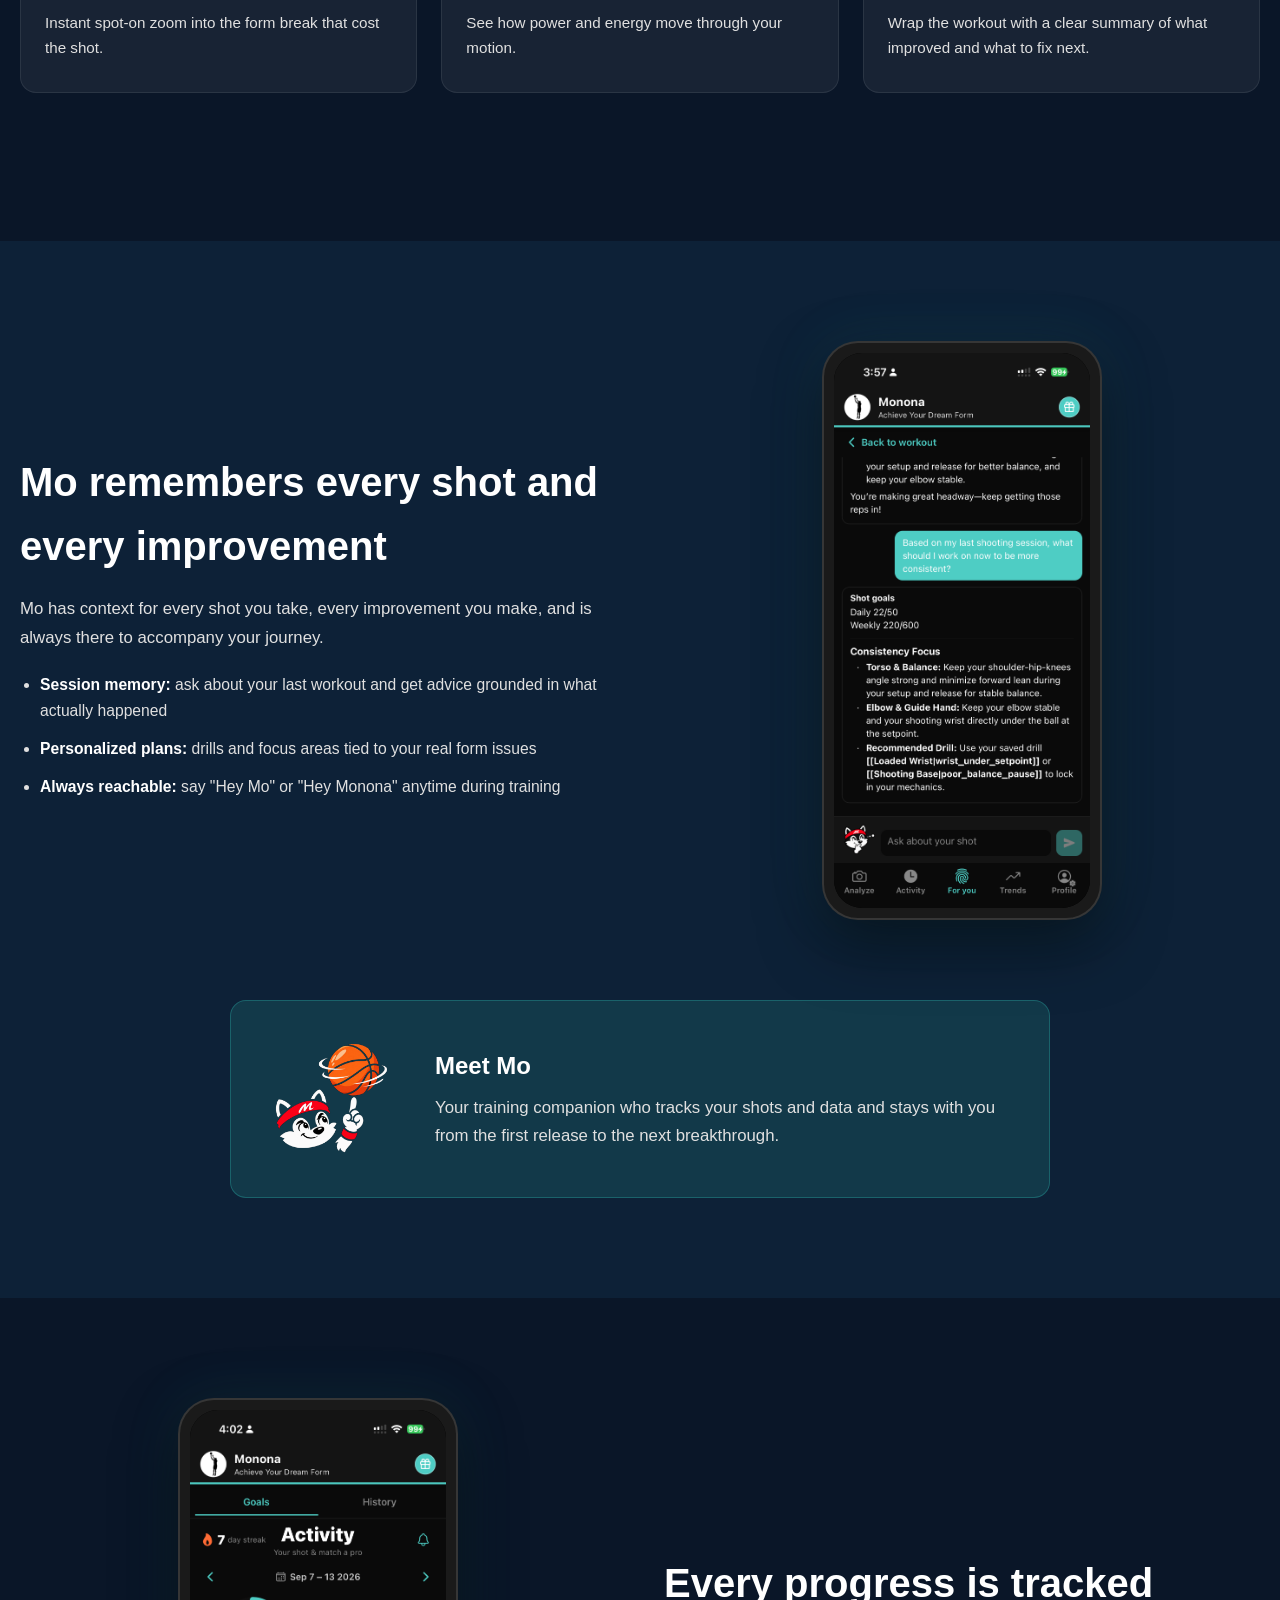
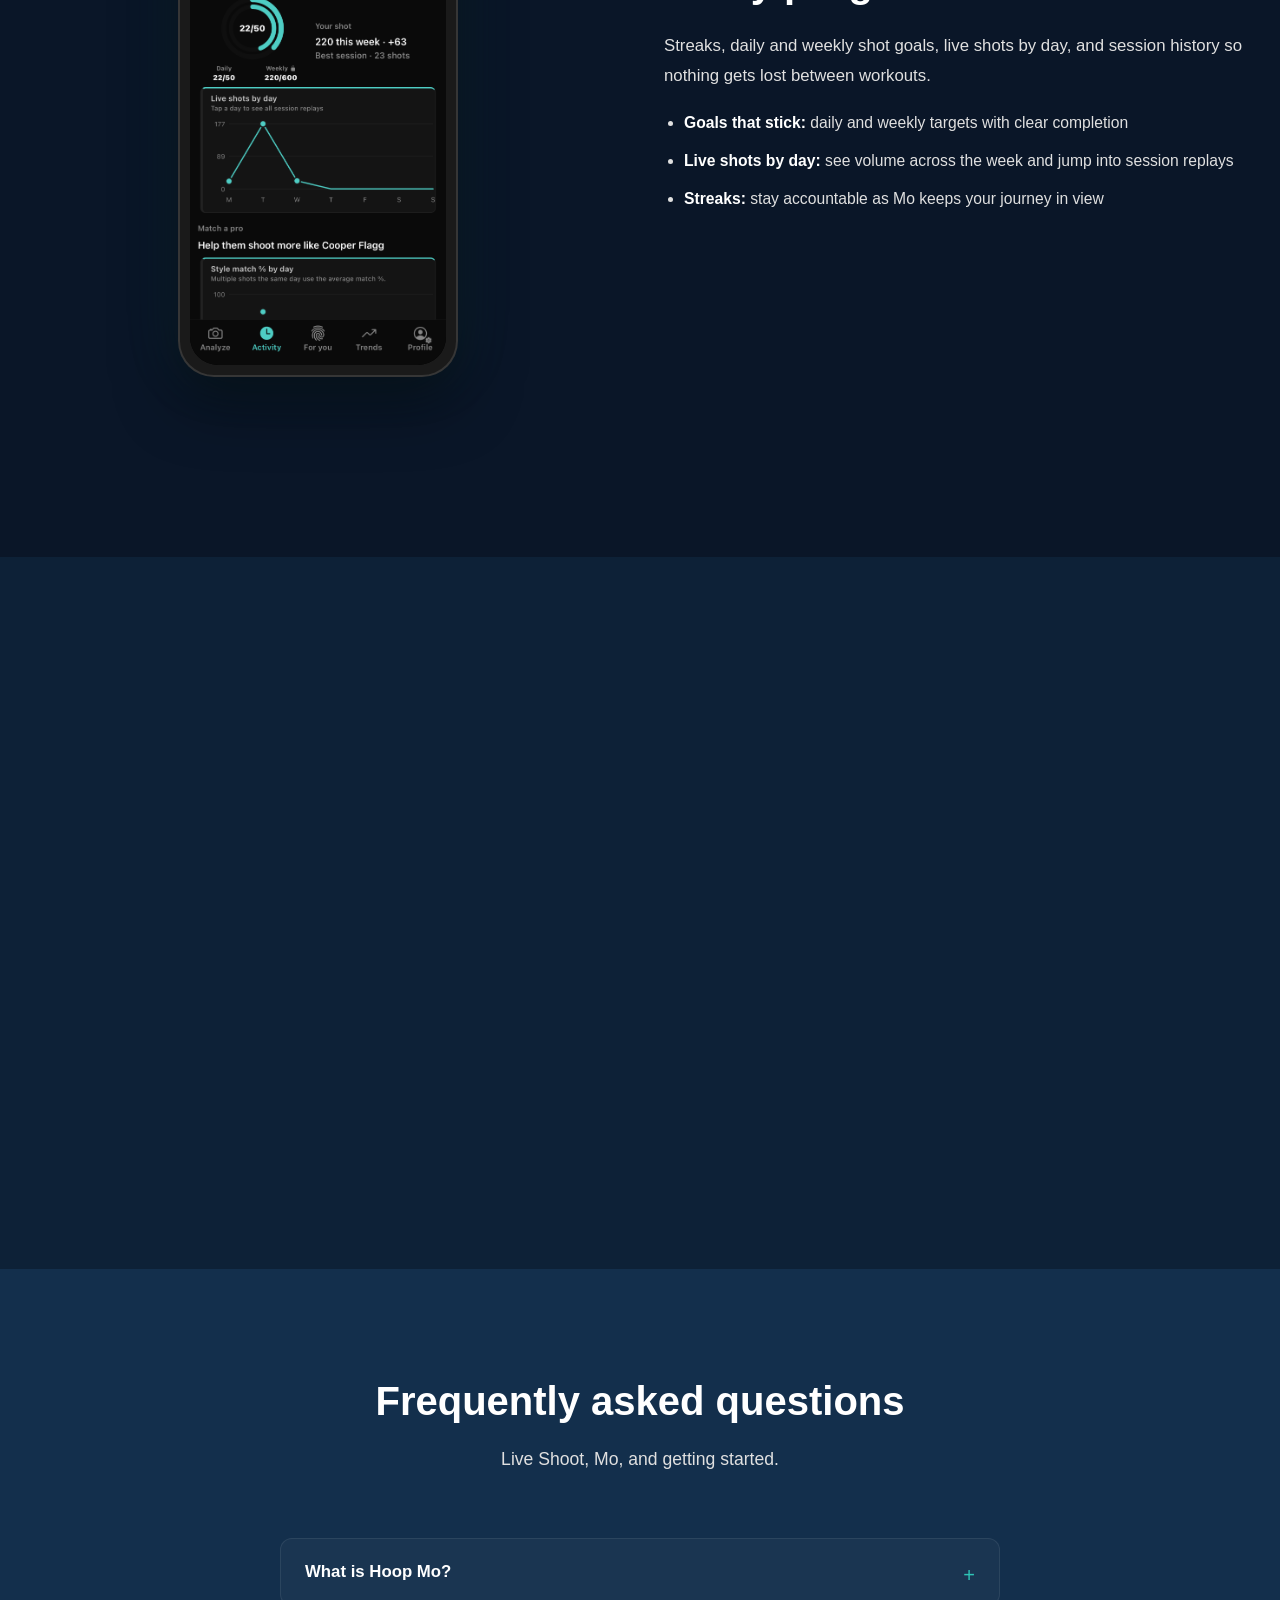
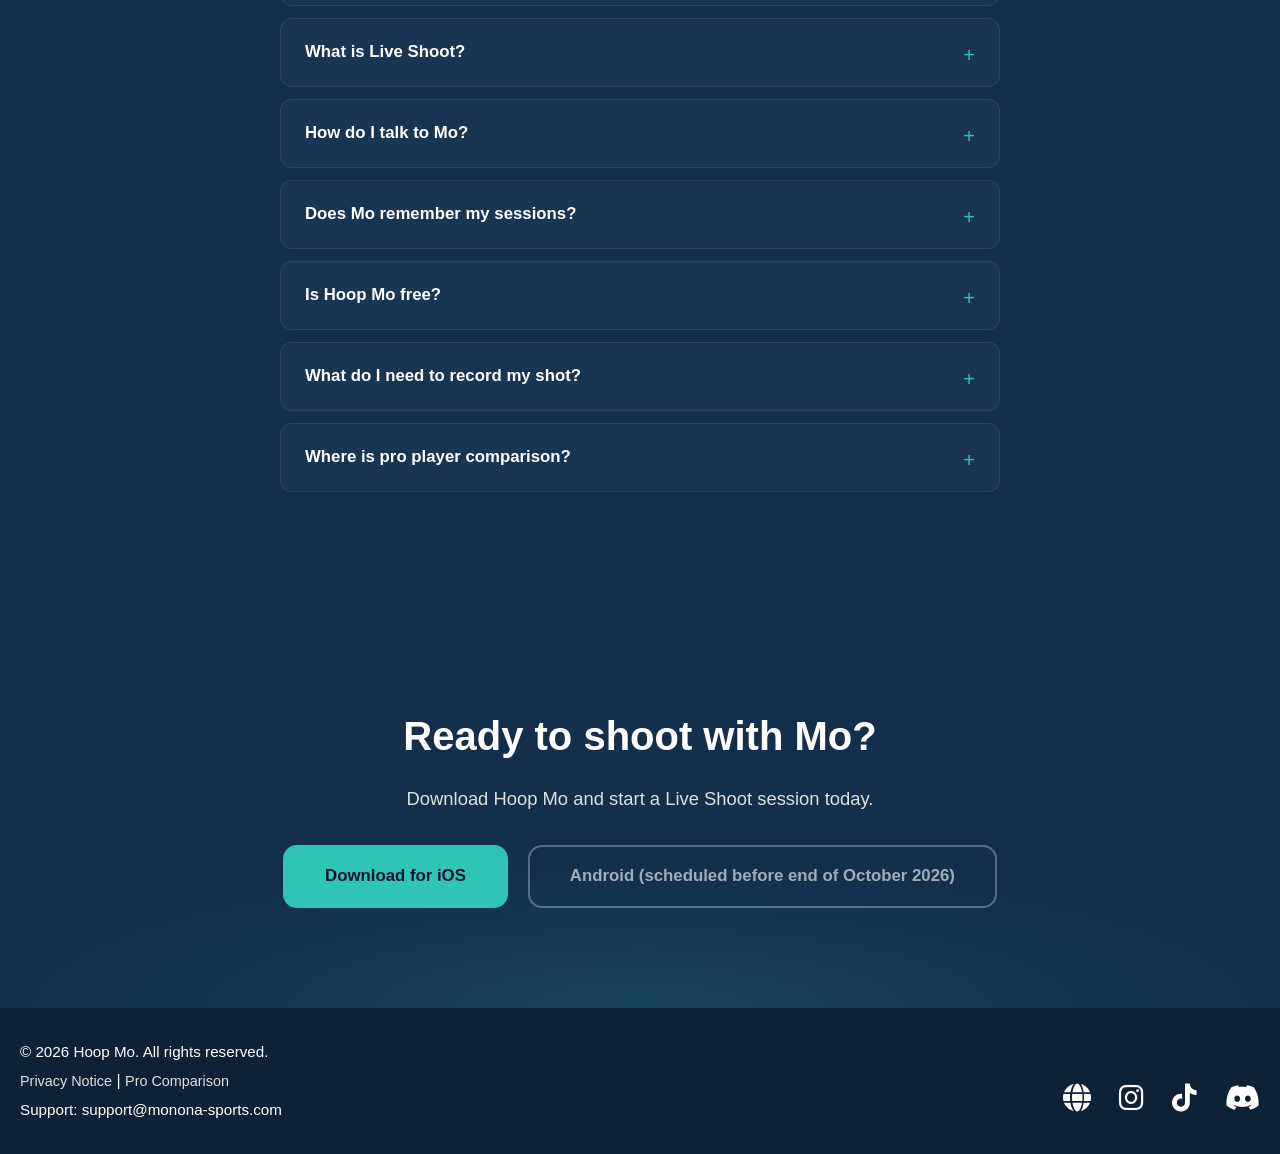
==== commit 83dc9962: "remove blog post" ====
--- a/index.html
+++ b/index.html
@@ -132,7 +132,6 @@
                     <a href="#mo" class="nav-link">Mo</a>
                     <a href="#progress" class="nav-link">Progress</a>
                     <a href="pro-comparison.html" class="nav-link">Pro Comparison</a>
-                    <a href="blog.html" class="nav-link">Blog</a>
                     <a href="#download" class="nav-link">Download</a>
                     <a href="book-demo.html" class="nav-book-demo">Book a demo</a>
                     <div class="lang-switch" aria-label="Language">
@@ -379,8 +378,6 @@
                 <div class="footer-links">
                     <a href="privacy.html" class="privacy-link">Privacy Notice</a>
                     <span aria-hidden="true"> | </span>
-                    <a href="blog.html" class="privacy-link">Blog</a>
-                    <span aria-hidden="true"> | </span>
                     <a href="pro-comparison.html" class="privacy-link">Pro Comparison</a>
                 </div>
                 <div class="support-info">
--- a/styles.css
+++ b/styles.css
@@ -1473,177 +1473,6 @@
     background: #764ba2;
 }
 
-/* Blog listing */
-.blog-hero {
-    padding: 120px 0 48px;
-    background: var(--bg-dark);
-    text-align: center;
-}
-
-.blog-hero h1 {
-    font-size: clamp(1.85rem, 4.5vw, 2.75rem);
-    color: var(--text-strong);
-    margin: 0.5rem 0 1rem;
-}
-
-.blog-hero-lead {
-    color: var(--text-main);
-    font-size: 1.1rem;
-    line-height: 1.7;
-    max-width: 560px;
-    margin: 0 auto;
-}
-
-.blog-list-section {
-    padding: 40px 0 100px;
-    background: var(--bg-mid);
-}
-
-.blog-list {
-    display: flex;
-    flex-direction: column;
-    gap: 1.25rem;
-    max-width: 720px;
-    margin: 0 auto;
-}
-
-.blog-card {
-    display: block;
-    text-decoration: none;
-    color: inherit;
-    background: var(--bg-card);
-    border: 1px solid rgba(255, 255, 255, 0.08);
-    border-radius: 16px;
-    padding: 1.75rem 1.85rem;
-    transition: border-color 0.2s, background 0.2s;
-}
-
-.blog-card:hover {
-    border-color: rgba(46, 196, 182, 0.35);
-    background: rgba(255, 255, 255, 0.08);
-}
-
-.blog-card-date {
-    display: block;
-    font-size: 0.85rem;
-    color: var(--accent);
-    font-weight: 600;
-    margin-bottom: 0.5rem;
-}
-
-.blog-card-title {
-    font-size: 1.35rem;
-    color: var(--text-strong);
-    margin: 0 0 0.65rem;
-}
-
-.blog-card-excerpt {
-    color: var(--text-main);
-    line-height: 1.65;
-    margin: 0 0 1rem;
-    font-size: 1rem;
-}
-
-.blog-card-cta {
-    color: var(--accent);
-    font-weight: 600;
-    font-size: 0.95rem;
-}
-
-.blog-card-cta i {
-    margin-left: 0.35rem;
-    font-size: 0.8rem;
-}
-
-/* Article pages */
-.article {
-    padding: 100px 0 80px;
-    background: var(--bg-dark);
-}
-
-.article-container {
-    max-width: 720px;
-}
-
-.article-breadcrumb {
-    font-size: 0.9rem;
-    color: var(--text-main);
-    margin-bottom: 1.5rem;
-}
-
-.article-breadcrumb a {
-    color: var(--accent);
-    text-decoration: none;
-}
-
-.article-breadcrumb a:hover {
-    text-decoration: underline;
-}
-
-.article-header h1 {
-    font-size: clamp(1.75rem, 4vw, 2.5rem);
-    color: var(--text-strong);
-    margin: 0.35rem 0 0.75rem;
-}
-
-.article-meta {
-    color: var(--text-main);
-    font-size: 0.95rem;
-    margin: 0 0 2rem;
-    opacity: 0.85;
-}
-
-.article-body {
-    color: var(--text-main);
-    line-height: 1.75;
-    font-size: 1.05rem;
-}
-
-.article-body h2 {
-    color: var(--text-strong);
-    font-size: 1.35rem;
-    margin: 2rem 0 0.75rem;
-}
-
-.article-body p {
-    margin: 0 0 1.1rem;
-}
-
-.article-body a {
-    color: var(--accent);
-}
-
-.article-cta {
-    margin-top: 2.5rem;
-    padding-top: 2rem;
-    border-top: 1px solid rgba(255, 255, 255, 0.1);
-    display: flex;
-    flex-wrap: wrap;
-    gap: 0.75rem;
-    align-items: center;
-}
-
-.article-cta p {
-    width: 100%;
-    color: var(--text-strong);
-    font-size: 1.1rem;
-    margin: 0 0 0.5rem;
-}
-
-@media (max-width: 768px) {
-    .blog-hero {
-        padding: 100px 0 36px;
-    }
-
-    .blog-list-section {
-        padding: 24px 0 72px;
-    }
-
-    .article {
-        padding: 90px 0 60px;
-    }
-}
-
 @media (max-width: 600px) {
     .cookie-consent-inner {
         flex-direction: column;
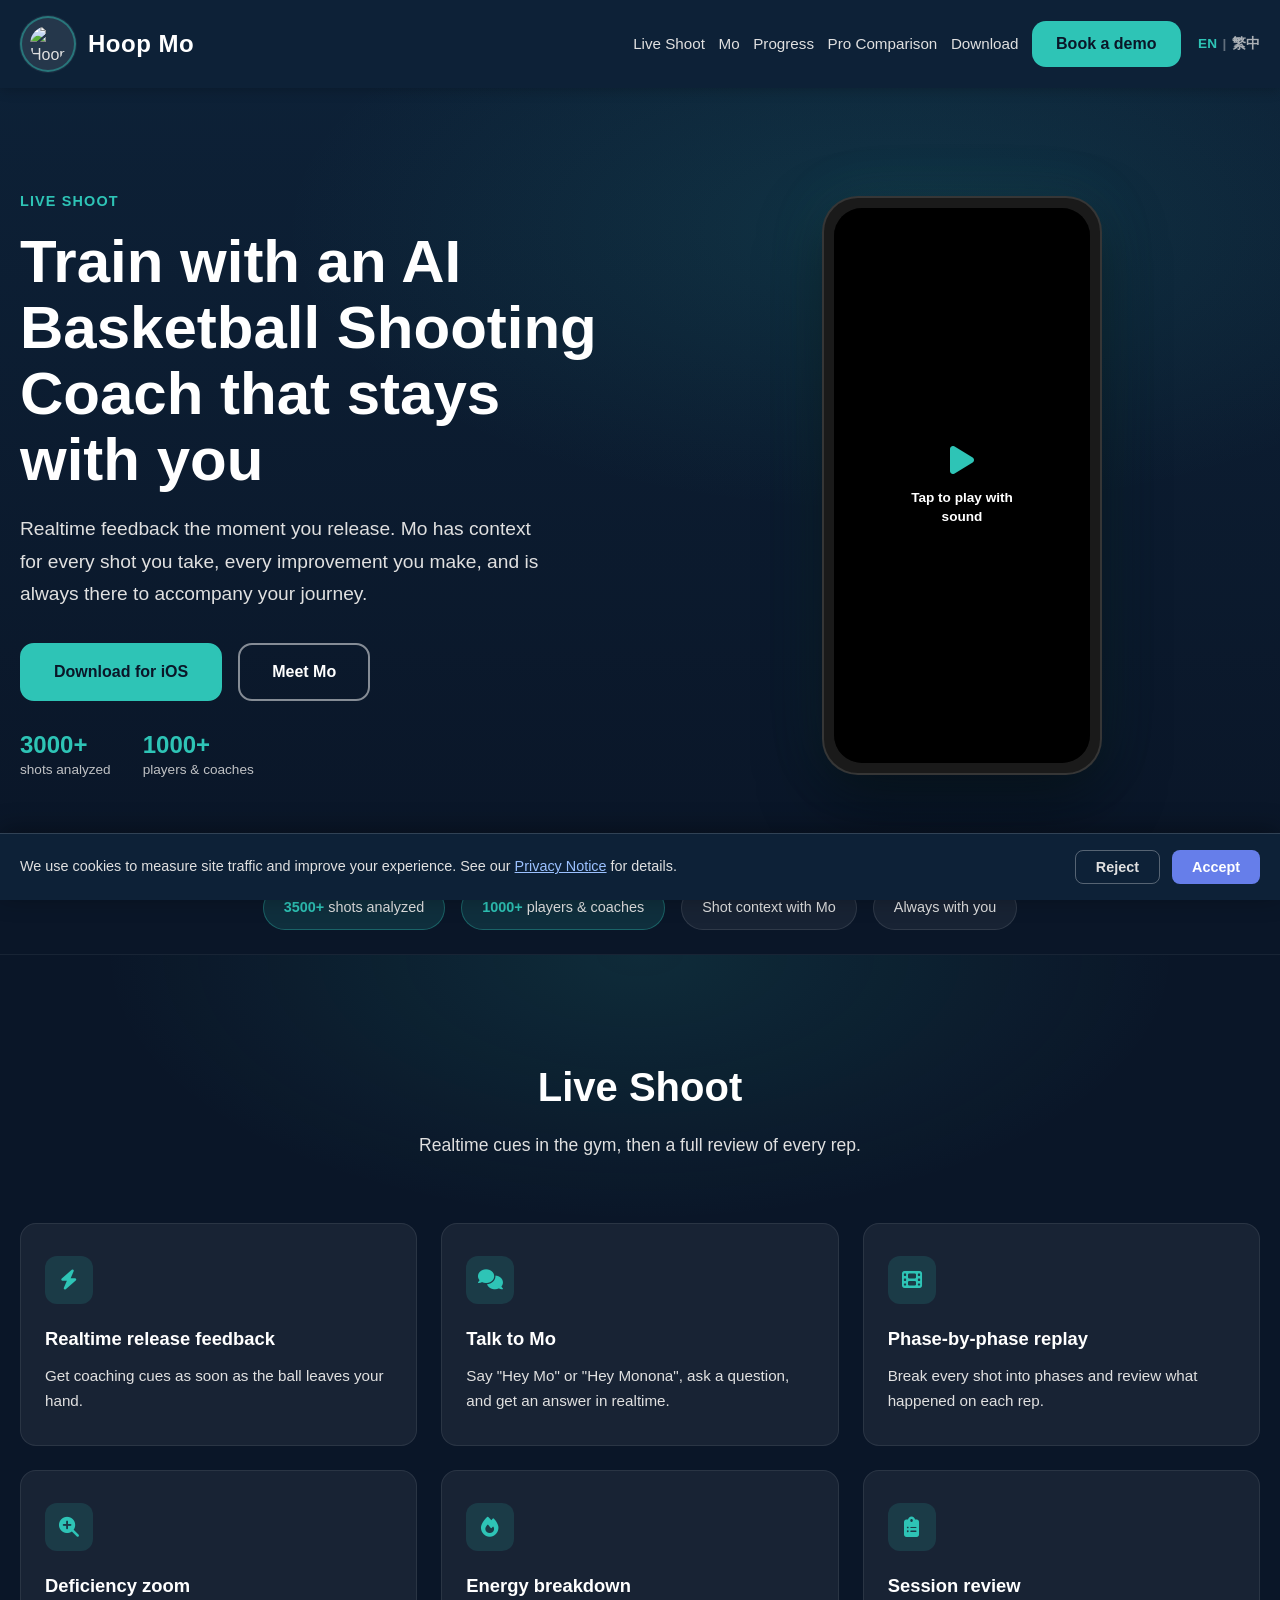
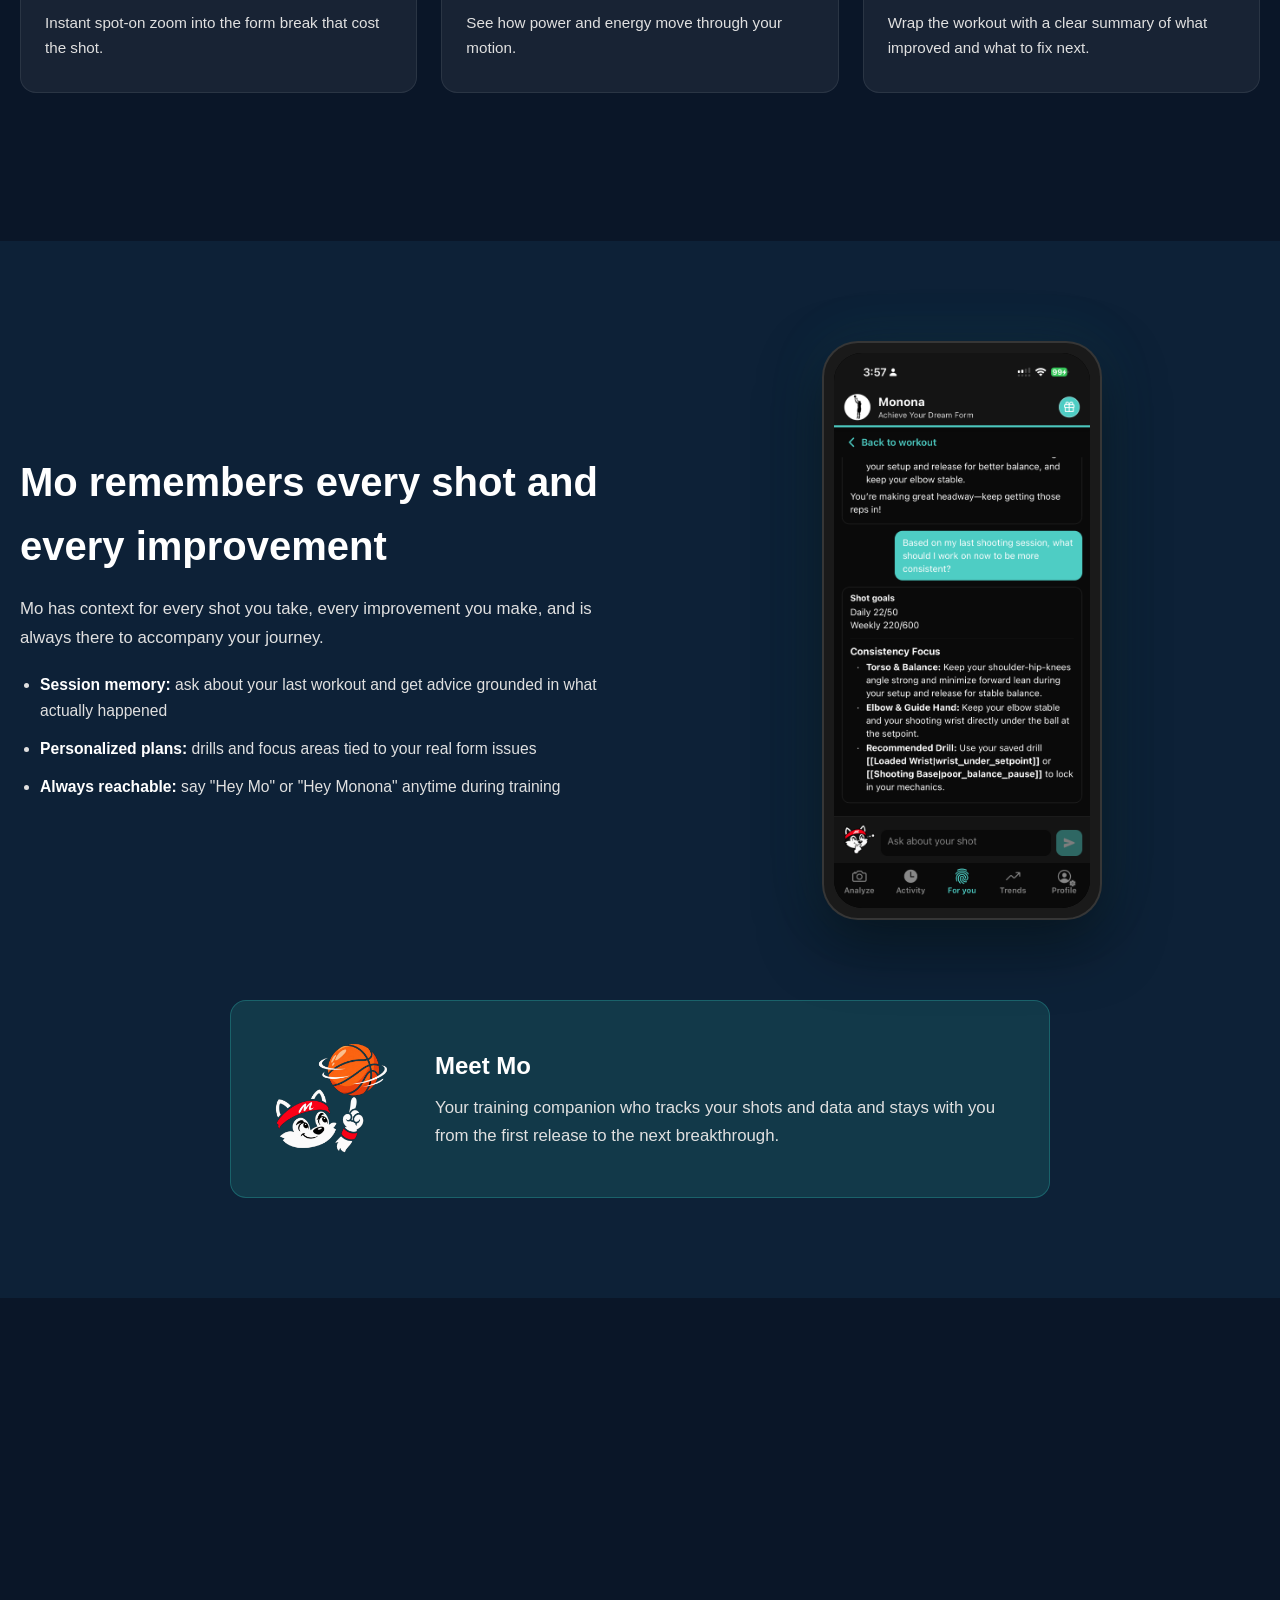
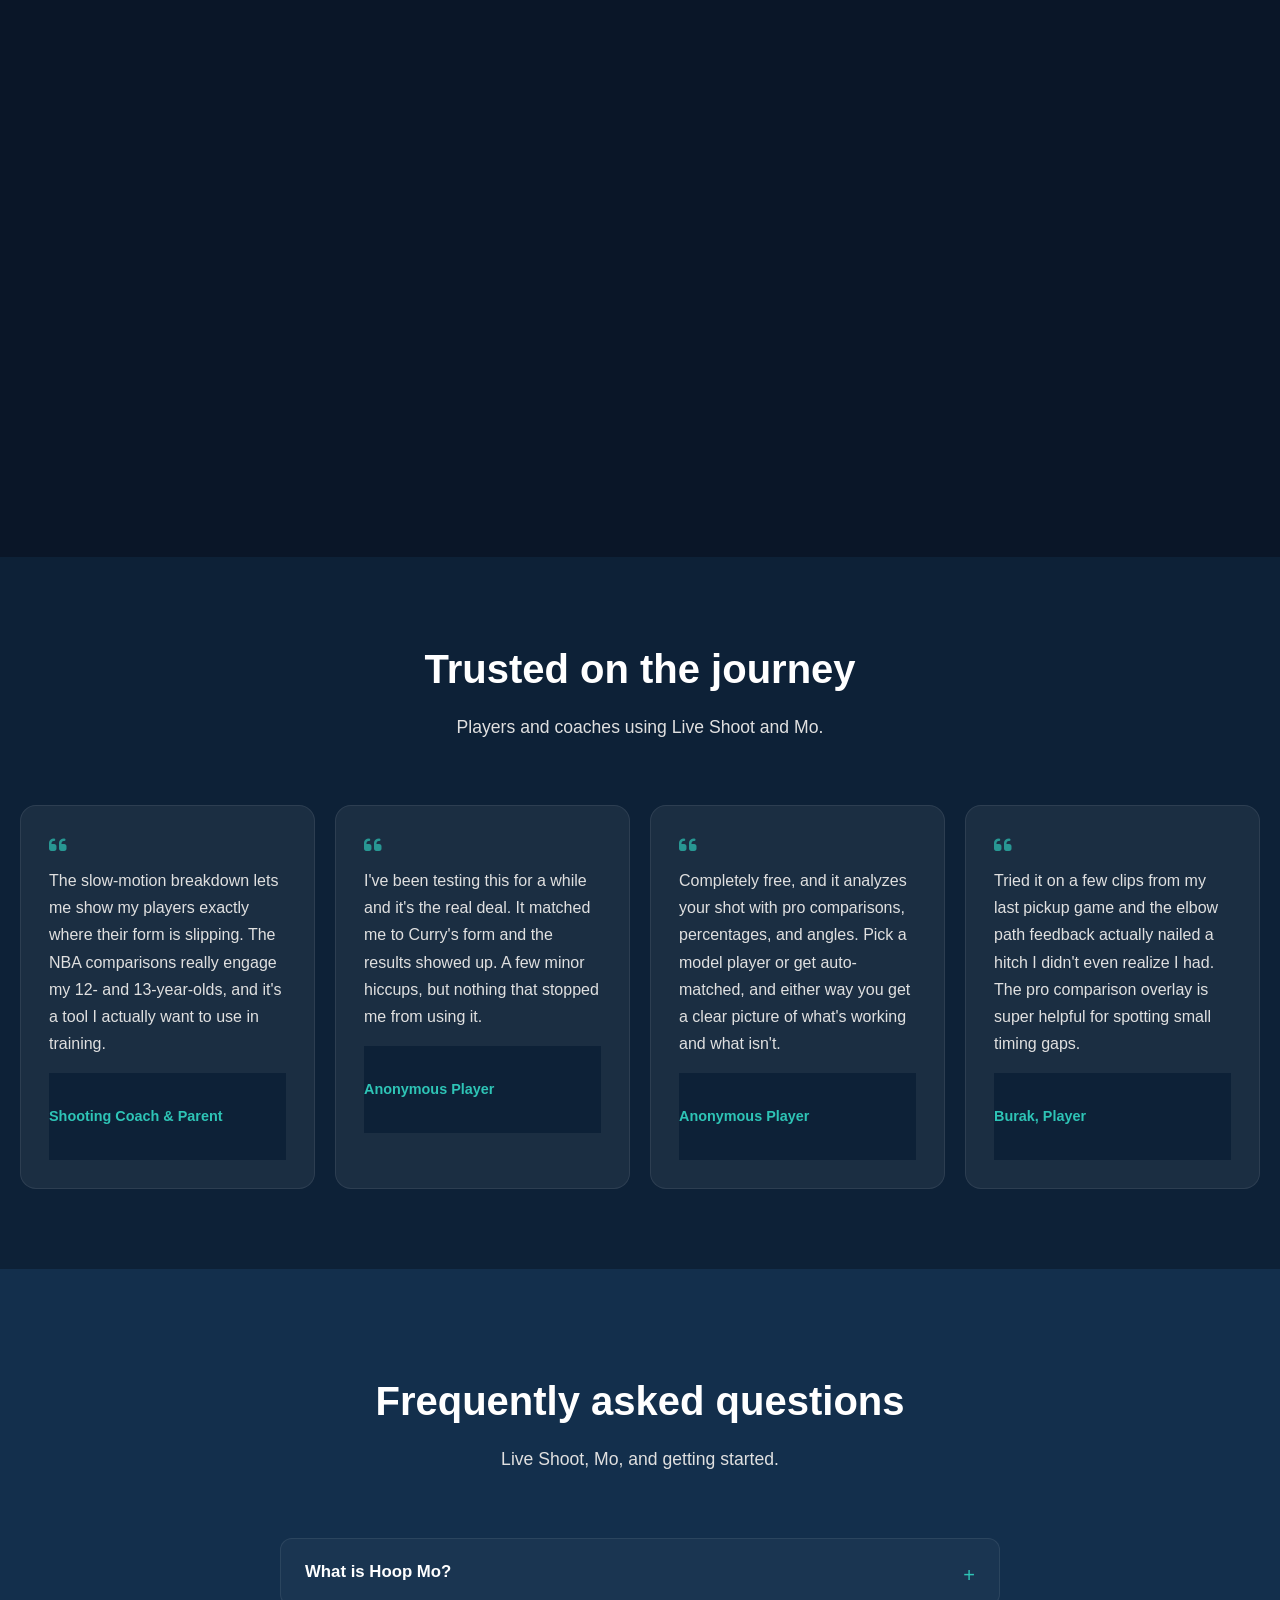
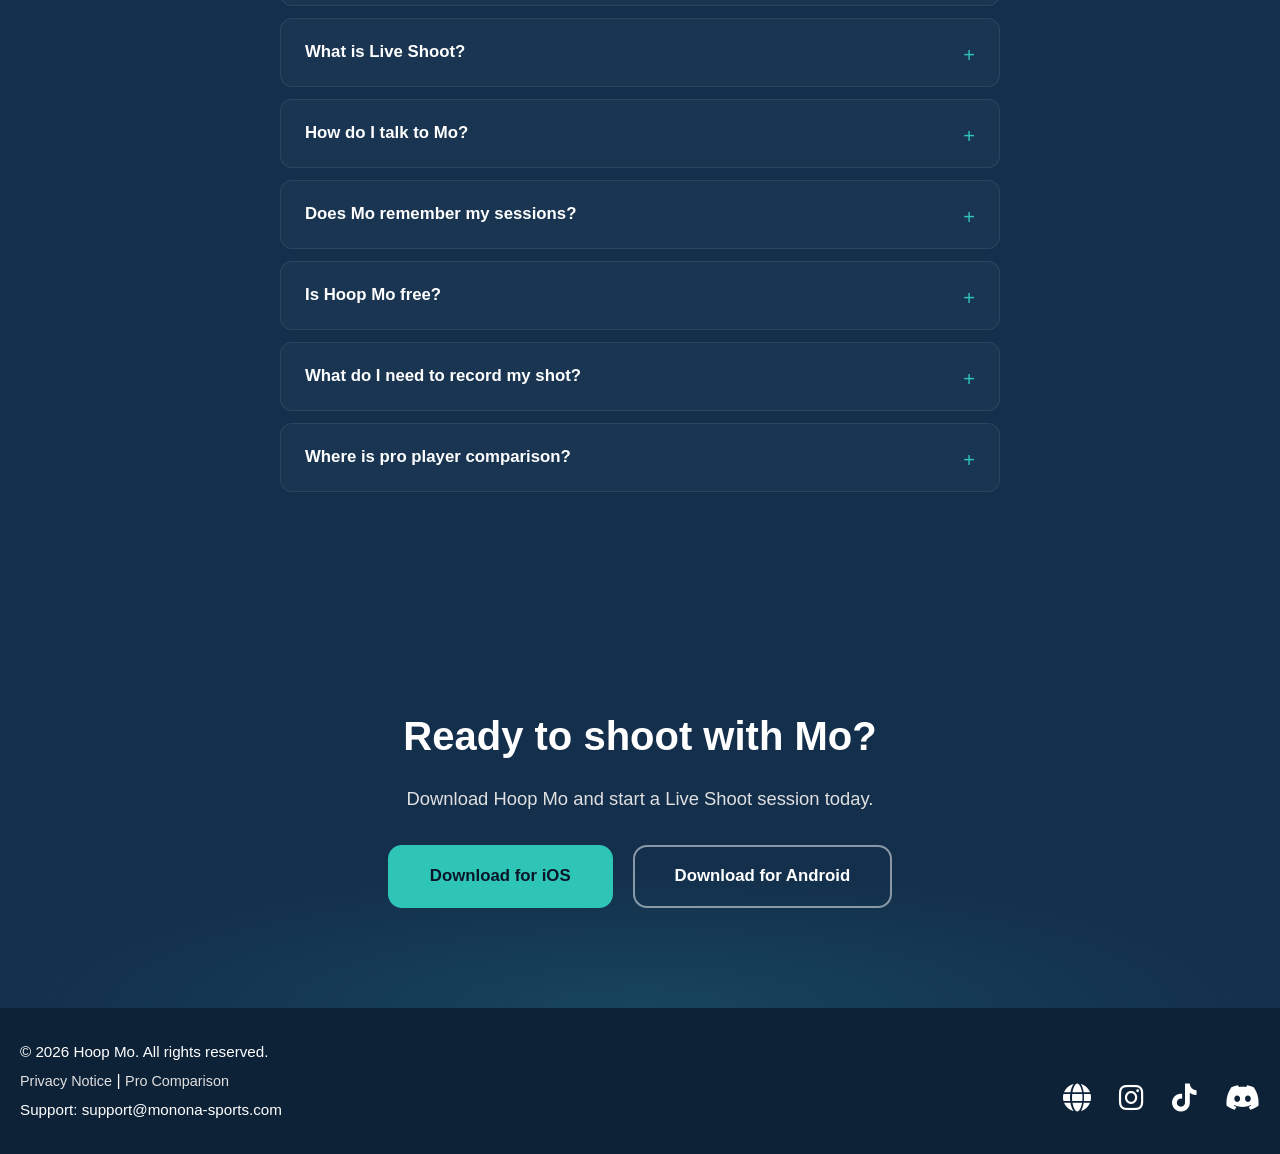
==== commit c06b6c33: "add: android download link" ====
--- a/index.html
+++ b/index.html
@@ -366,7 +366,7 @@
             <p>Download Hoop Mo and start a Live Shoot session today.</p>
             <div class="download-buttons">
                 <a href="https://apps.apple.com/us/app/hoop-mo/id6754575963" class="download-btn download-btn-primary" target="_blank" rel="noopener noreferrer">Download for iOS</a>
-                <a href="#" class="download-btn download-btn-muted">Android (scheduled before end of October 2026)</a>
+                <a href="https://play.google.com/store/apps/details?id=com.hoopmo.basketball&pcampaignid=web_share" class="download-btn" target="_blank" rel="noopener noreferrer">Download for Android</a>
             </div>
         </div>
     </section>
